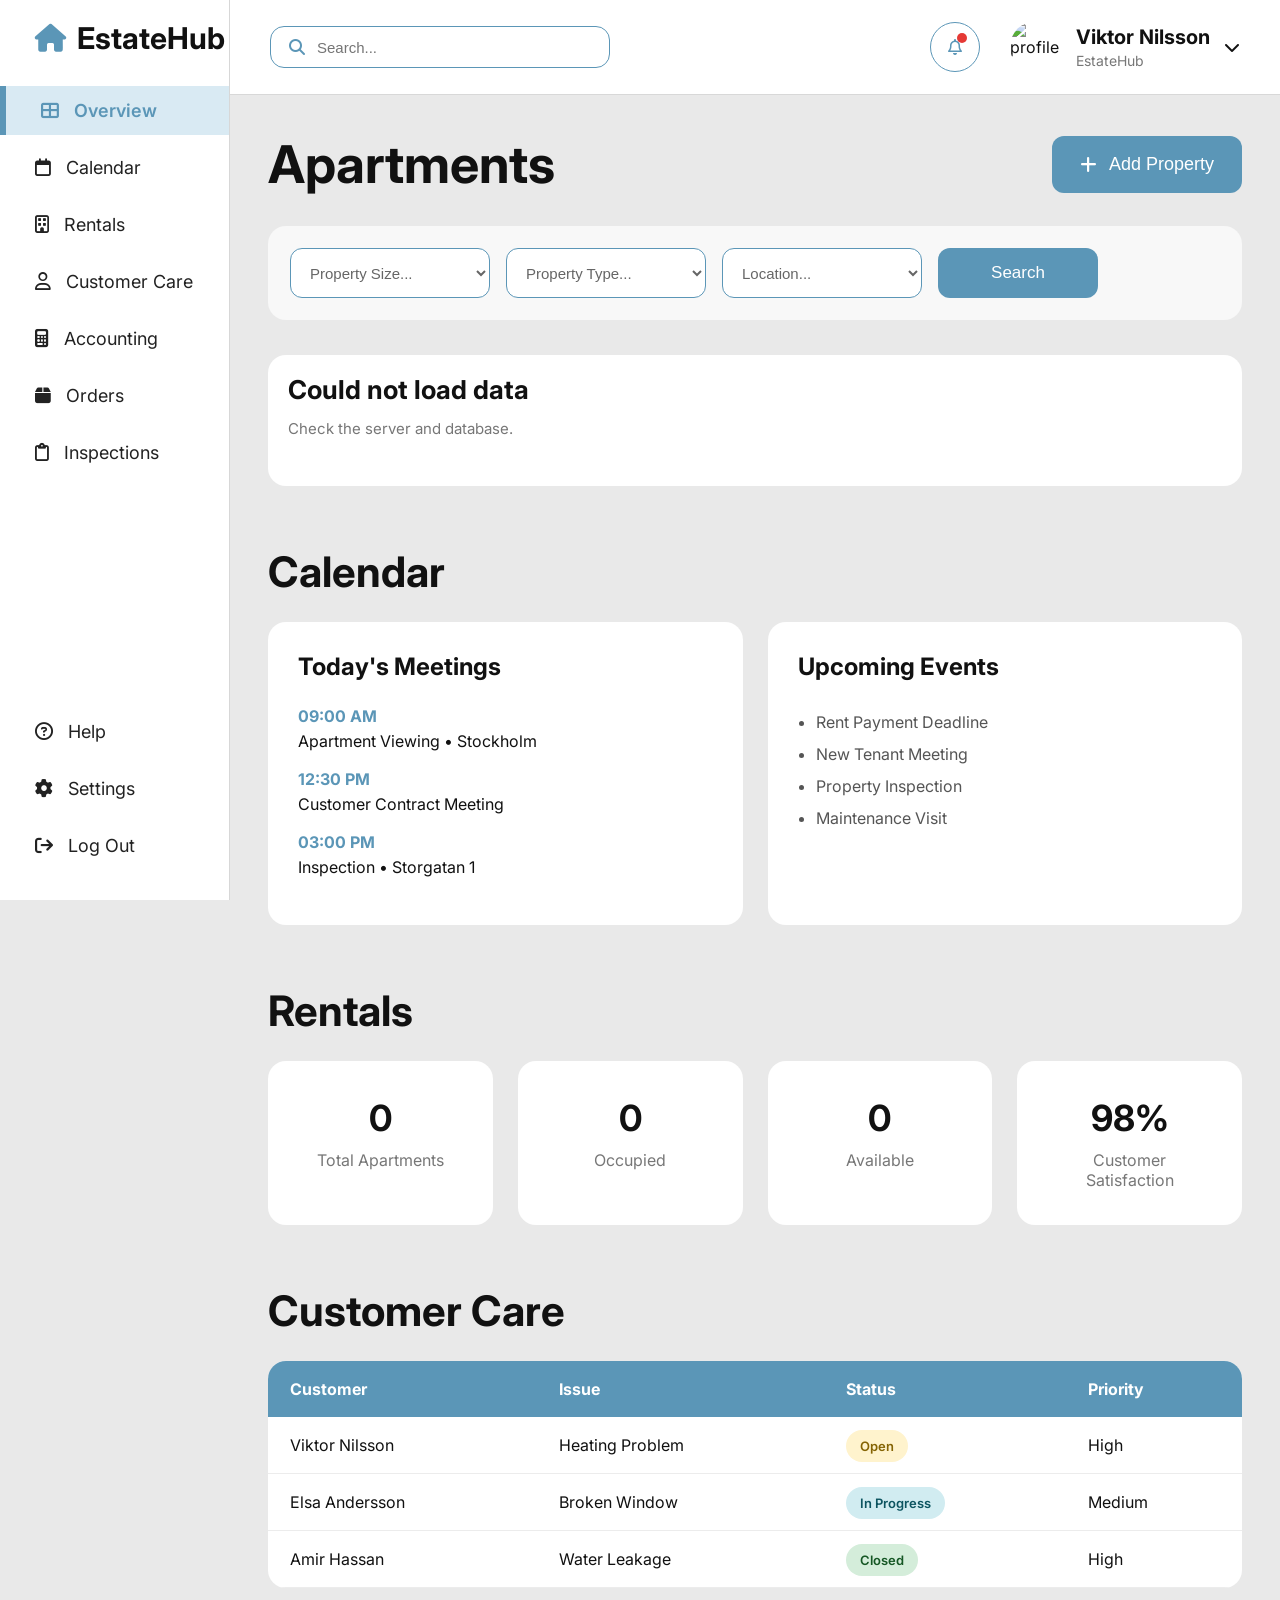
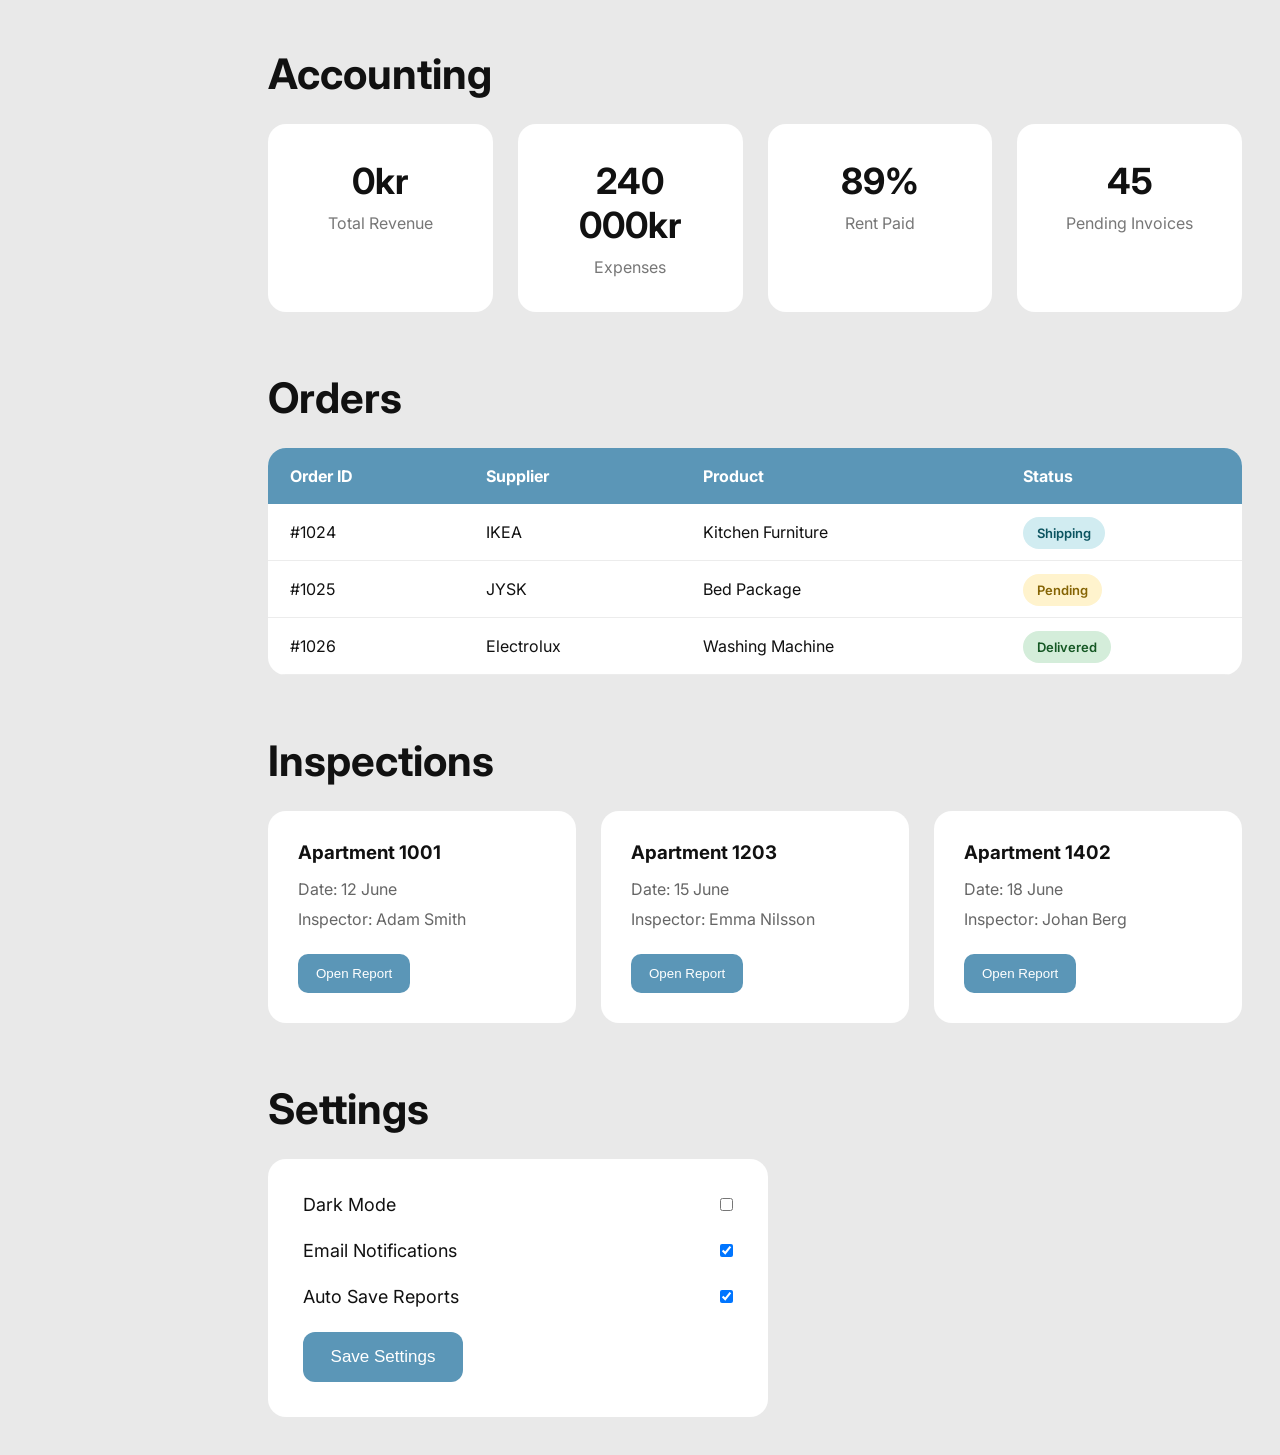
==== EstateHub-code/wwwroot/index.html @ 295e6d00 "Made design in Figma and changed the app appierence + better functionality" ====
<!DOCTYPE html>
<html lang="en">
<head>
    <meta charset="UTF-8">
    <meta name="viewport" content="width=device-width, initial-scale=1.0">
    <title>EstateHub Dashboard</title>

    <link rel="preconnect" href="https://fonts.googleapis.com">
    <link href="https://fonts.googleapis.com/css2?family=Inter:wght@400;500;600;700;800&display=swap" rel="stylesheet">
    <link rel="stylesheet" href="https://cdnjs.cloudflare.com/ajax/libs/font-awesome/6.5.1/css/all.min.css">

    <style>
        * {
            margin: 0;
            padding: 0;
            box-sizing: border-box;
        }

        body {
            font-family: 'Inter', sans-serif;
            background: #e9e9e9;
            color: #111;
        }

        .container {
            display: flex;
            min-height: 100vh;
        }

        .sidebar {
            width: 230px;
            background: #fff;
            border-right: 1px solid #d7d7d7;
            display: flex;
            flex-direction: column;
            justify-content: space-between;
            position: fixed;
            height: 100vh;
            left: 0;
            top: 0;
        }

        .sidebar-top {
            padding-top: 20px;
        }

        .logo {
            display: flex;
            align-items: center;
            gap: 10px;
            padding: 0 35px 30px;
            font-size: 30px;
            font-weight: 700;
            color: #111;
        }

        .logo i {
            color: #5b96b7;
            font-size: 28px;
        }

        .menu {
            display: flex;
            flex-direction: column;
            gap: 8px;
        }

        .menu a {
            text-decoration: none;
            color: #222;
            padding: 14px 35px;
            display: flex;
            align-items: center;
            gap: 15px;
            font-size: 18px;
            transition: 0.3s;
        }

        .menu a:hover {
            background: #edf5fa;
        }

        .menu .active {
            background: #d9eaf3;
            border-left: 6px solid #5b96b7;
            color: #5b96b7;
            font-weight: 600;
        }

        .sidebar-bottom {
            padding: 30px 0;
        }

        .main {
            margin-left: 230px;
            width: calc(100% - 230px);
        }

        .topbar {
            background: #fff;
            height: 95px;
            display: flex;
            align-items: center;
            justify-content: space-between;
            padding: 0 40px;
            border-bottom: 1px solid #d8d8d8;
        }

        .search-box {
            width: 340px;
            height: 42px;
            border: 1px solid #5b96b7;
            border-radius: 14px;
            display: flex;
            align-items: center;
            padding: 0 18px;
            gap: 12px;
            background: #fff;
        }

        .search-box input {
            border: none;
            outline: none;
            width: 100%;
            font-size: 15px;
            color: #555;
        }

        .search-box i {
            color: #5b96b7;
        }

        .top-right {
            display: flex;
            align-items: center;
            gap: 30px;
        }

        .notification {
            width: 50px;
            height: 50px;
            border: 1px solid #5b96b7;
            border-radius: 50%;
            display: flex;
            align-items: center;
            justify-content: center;
            position: relative;
            color: #5b96b7;
            cursor: pointer;
        }

        .notification::after {
            content: "";
            width: 10px;
            height: 10px;
            background: #e53935;
            border-radius: 50%;
            position: absolute;
            top: 10px;
            right: 12px;
        }

        .profile {
            display: flex;
            align-items: center;
            gap: 14px;
            cursor: pointer;
        }

        .profile img {
            width: 52px;
            height: 52px;
            border-radius: 50%;
            object-fit: cover;
        }

        .profile-info h4 {
            font-size: 20px;
            margin-bottom: 3px;
        }

        .profile-info p {
            color: #777;
            font-size: 14px;
        }

        .content {
            padding: 38px;
        }

        .content-header {
            display: flex;
            justify-content: space-between;
            align-items: center;
            margin-bottom: 30px;
        }

        .content-header h1 {
            font-size: 52px;
            font-weight: 700;
        }

        .add-btn {
            background: #5b96b7;
            color: #fff;
            border: none;
            padding: 18px 28px;
            border-radius: 12px;
            font-size: 18px;
            display: flex;
            align-items: center;
            gap: 12px;
            cursor: pointer;
            transition: 0.3s;
        }

        .add-btn:hover,
        .search-btn:hover,
        .save-btn:hover {
            background: #4a84a4;
        }

        .filter-box,
        .form-box {
            background: #f8f8f8;
            padding: 22px;
            border-radius: 18px;
            display: flex;
            gap: 16px;
            margin-bottom: 35px;
        }

        .form-box {
            display: none;
            flex-direction: column;
        }

        .form-box.open {
            display: flex;
        }

        .form-grid {
            display: grid;
            grid-template-columns: repeat(4, minmax(0, 1fr));
            gap: 16px;
        }

        .feature-grid {
            display: flex;
            flex-wrap: wrap;
            gap: 18px;
        }

        .form-box label {
            display: flex;
            flex-direction: column;
            gap: 7px;
            color: #666;
            font-size: 14px;
            font-weight: 600;
        }

        .filter-box select,
        .form-box select,
        .form-box input {
            width: 200px;
            height: 50px;
            border: 1px solid #5b96b7;
            border-radius: 12px;
            padding: 0 15px;
            font-size: 15px;
            outline: none;
            background: #fff;
            color: #666;
        }

        .form-box input[type="checkbox"] {
            width: auto;
            height: auto;
        }

        .check-label {
            flex-direction: row !important;
            align-items: center;
        }

        .search-btn,
        .save-btn {
            width: 160px;
            height: 50px;
            border: none;
            border-radius: 12px;
            background: #5b96b7;
            color: #fff;
            font-size: 17px;
            cursor: pointer;
        }

        .message {
            display: none;
            padding: 12px 14px;
            border-radius: 12px;
            font-weight: 600;
        }

        .message.info {
            display: block;
            color: #3b7594;
            background: #edf5fa;
        }

        .message.error {
            display: block;
            color: #b42318;
            background: #fff0ee;
        }

        .property-grid {
            display: grid;
            grid-template-columns: repeat(auto-fit, minmax(290px, 1fr));
            gap: 28px;
        }

        .card {
            background: #fff;
            border-radius: 18px;
            padding: 20px;
            transition: 0.3s;
        }

        .card:hover {
            transform: translateY(-5px);
            box-shadow: 0 10px 25px rgba(0, 0, 0, 0.08);
        }

        .card img {
            width: 100%;
            height: 190px;
            object-fit: cover;
            border-radius: 16px;
            margin-bottom: 18px;
        }

        .card h2 {
            font-size: 26px;
            line-height: 1.15;
            margin-bottom: 14px;
        }

        .property-info {
            display: flex;
            justify-content: space-between;
            gap: 14px;
            margin-bottom: 10px;
            color: #777;
            font-size: 15px;
        }

        .location {
            color: #777;
            margin-bottom: 28px;
            font-size: 15px;
        }

        .card-bottom {
            display: flex;
            justify-content: space-between;
            align-items: center;
        }

        .price {
            font-size: 20px;
            font-weight: 700;
        }

        .read-more {
            text-decoration: none;
            color: #777;
            font-size: 16px;
            display: flex;
            align-items: center;
            gap: 10px;
        }

        @media (max-width: 1200px) {
            .property-grid {
                grid-template-columns: repeat(2, 1fr);
            }

            .form-grid {
                grid-template-columns: repeat(2, minmax(0, 1fr));
            }
        }

        @media (max-width: 900px) {
            .sidebar {
                width: 90px;
            }

            .sidebar .logo span,
            .sidebar .menu span {
                display: none;
            }

            .main {
                margin-left: 90px;
                width: calc(100% - 90px);
            }

            .menu a {
                justify-content: center;
            }

            .filter-box {
                flex-wrap: wrap;
            }

            .filter-box select,
            .form-box select,
            .form-box input {
                width: 100%;
            }

            .search-btn,
            .save-btn {
                width: 100%;
            }
        }

        @media (max-width: 700px) {
            .topbar {
                flex-direction: column;
                height: auto;
                padding: 20px;
                gap: 20px;
            }

            .search-box {
                width: 100%;
            }

            .property-grid {
                grid-template-columns: 1fr;
            }

            .content-header {
                flex-direction: column;
                align-items: flex-start;
                gap: 20px;
            }

            .form-grid {
                grid-template-columns: 1fr;
            }
        }

        .dashboard-section {
            margin-top: 60px;
        }

        .section-title {
            margin-bottom: 25px;
        }

        .section-title h1 {
            font-size: 42px;
        }

        .calendar-grid {
            display: grid;
            grid-template-columns: 1fr 1fr;
            gap: 25px;
        }

        .calendar-card,
        .stats-card,
        .inspection-card,
        .settings-box {
            background: #fff;
            border-radius: 18px;
        }

        .calendar-card {
            padding: 30px;
        }

        .calendar-card h3 {
            margin-bottom: 25px;
            font-size: 24px;
        }

        .meeting {
            margin-bottom: 18px;
        }

        .meeting-time {
            font-weight: 700;
            color: #5b96b7;
            margin-bottom: 5px;
        }

        .calendar-card ul {
            padding-left: 18px;
            color: #555;
            line-height: 2;
        }

        .stats-grid {
            display: grid;
            grid-template-columns: repeat(4, 1fr);
            gap: 25px;
        }

        .stats-card {
            padding: 35px;
            text-align: center;
        }

        .stats-card h2 {
            font-size: 36px;
            margin-bottom: 10px;
        }

        .stats-card p {
            color: #777;
        }

        .table-container {
            background: #fff;
            border-radius: 18px;
            overflow: hidden;
        }

        table {
            width: 100%;
            border-collapse: collapse;
        }

        thead {
            background: #5b96b7;
            color: #fff;
        }

        th,
        td {
            padding: 18px 22px;
            text-align: left;
        }

        tbody tr {
            border-bottom: 1px solid #ececec;
        }

        tbody tr:hover {
            background: #f8f8f8;
        }

        .status {
            padding: 8px 14px;
            border-radius: 30px;
            font-size: 13px;
            font-weight: 600;
        }

        .open {
            background: #fff3cd;
            color: #856404;
        }

        .progress {
            background: #d1ecf1;
            color: #0c5460;
        }

        .closed {
            background: #d4edda;
            color: #155724;
        }

        .inspection-grid {
            display: grid;
            grid-template-columns: repeat(3, 1fr);
            gap: 25px;
        }

        .inspection-card {
            padding: 30px;
        }

        .inspection-card h3 {
            margin-bottom: 15px;
        }

        .inspection-card p {
            margin-bottom: 10px;
            color: #666;
        }

        .inspection-card button {
            margin-top: 15px;
            border: none;
            background: #5b96b7;
            color: #fff;
            padding: 12px 18px;
            border-radius: 10px;
            cursor: pointer;
        }

        .settings-box {
            padding: 35px;
            width: 500px;
        }

        .setting-item {
            display: flex;
            justify-content: space-between;
            align-items: center;
            margin-bottom: 25px;
            font-size: 18px;
        }

        @media (max-width: 1100px) {
            .stats-grid {
                grid-template-columns: repeat(2, 1fr);
            }

            .inspection-grid {
                grid-template-columns: 1fr;
            }

            .calendar-grid {
                grid-template-columns: 1fr;
            }
        }

        @media (max-width: 700px) {
            .stats-grid {
                grid-template-columns: 1fr;
            }

            .settings-box {
                width: 100%;
            }
        }
    </style>
</head>

<body>
    <div class="container">
        <aside class="sidebar">
            <div class="sidebar-top">
                <a class="logo" href="dashboard.html" style="text-decoration:none;">
                    <i class="fa-solid fa-house"></i>
                    <span>EstateHub</span>
                </a>

                <nav class="menu">
                    <a href="index.html" class="active">
                        <i class="fa-solid fa-table-cells-large"></i>
                        <span>Overview</span>
                    </a>
                    <a href="#calendarSection">
                        <i class="fa-regular fa-calendar"></i>
                        <span>Calendar</span>
                    </a>
                    <a href="#rentalsSection">
                        <i class="fa-regular fa-building"></i>
                        <span>Rentals</span>
                    </a>
                    <a href="#customerCareSection">
                        <i class="fa-regular fa-user"></i>
                        <span>Customer Care</span>
                    </a>
                    <a href="#accountingSection">
                        <i class="fa-solid fa-calculator"></i>
                        <span>Accounting</span>
                    </a>
                    <a href="#ordersSection">
                        <i class="fa-solid fa-box"></i>
                        <span>Orders</span>
                    </a>
                    <a href="#inspectionsSection">
                        <i class="fa-regular fa-clipboard"></i>
                        <span>Inspections</span>
                    </a>
                </nav>
            </div>

            <div class="sidebar-bottom">
                <nav class="menu">
                    <a href="#">
                        <i class="fa-regular fa-circle-question"></i>
                        <span>Help</span>
                    </a>
                    <a href="#settingsSection">
                        <i class="fa-solid fa-gear"></i>
                        <span>Settings</span>
                    </a>
                    <a href="#">
                        <i class="fa-solid fa-arrow-right-from-bracket"></i>
                        <span>Log Out</span>
                    </a>
                </nav>
            </div>
        </aside>

        <main class="main">
            <header class="topbar">
                <form id="topSearchForm" class="search-box">
                    <i class="fa-solid fa-magnifying-glass"></i>
                    <input id="topSearch" type="text" placeholder="Search...">
                </form>

                <div class="top-right">
                    <div class="notification">
                        <i class="fa-regular fa-bell"></i>
                    </div>
                    <div class="profile">
                        <img src="https://i.pravatar.cc/150?img=12" alt="profile">
                        <div class="profile-info">
                            <h4>Viktor Nilsson</h4>
                            <p>EstateHub</p>
                        </div>
                        <i class="fa-solid fa-chevron-down"></i>
                    </div>
                </div>
            </header>

            <section class="content">
                <div class="content-header">
                    <h1>Apartments</h1>
                    <button id="toggleFormButton" class="add-btn" type="button">
                        <i class="fa-solid fa-plus"></i>
                        Add Property
                    </button>
                </div>

                <div class="filter-box">
                    <select id="sizeFilter">
                        <option value="">Property Size...</option>
                        <option value="small">Under 45 kvm</option>
                        <option value="medium">45-70 kvm</option>
                        <option value="large">Över 70 kvm</option>
                    </select>

                    <select id="statusFilter">
                        <option value="">Property Type...</option>
                        <option value="Ledig">Ledig</option>
                        <option value="Uthyrd">Uthyrd</option>
                        <option value="Reserverad">Reserverad</option>
                        <option value="Renoveras">Renoveras</option>
                    </select>

                    <select id="locationFilter">
                        <option value="">Location...</option>
                    </select>

                    <button id="filterButton" class="search-btn" type="button">Search</button>
                </div>

                <section id="formPanel" class="form-box" aria-labelledby="apartmentFormTitle">
                    <h2 id="apartmentFormTitle">Lägg till lägenhet</h2>
                    <form id="apartmentForm">
                        <div class="form-grid">
                            <label>Lägenhetsnummer <input id="apartmentNumber" type="text" required></label>
                            <label>Storlek, kvm <input id="size" type="number" min="1" step="0.1" required></label>
                            <label>Hyra, kr <input id="rent" type="number" min="0" step="1" required></label>
                            <label>Fastighet <select id="propertyId" required><option value="">Välj fastighet</option></select></label>
                            <label>Rum <input id="rooms" type="number" min="0" step="1" value="1"></label>
                            <label>Våning <input id="floor" type="number" step="1" value="0"></label>
                            <label>Status
                                <select id="status">
                                    <option value="Ledig">Ledig</option>
                                    <option value="Uthyrd">Uthyrd</option>
                                    <option value="Reserverad">Reserverad</option>
                                    <option value="Renoveras">Renoveras</option>
                                </select>
                            </label>
                            <label>Tillgänglig från <input id="availableFrom" type="date"></label>
                        </div>

                        <div class="feature-grid" style="margin:18px 0;">
                            <label class="check-label"><input id="electricityIncluded" type="checkbox"> El ingår</label>
                            <label class="check-label"><input id="waterIncluded" type="checkbox"> Vatten ingår</label>
                            <label class="check-label"><input id="internetIncluded" type="checkbox"> Internet ingår</label>
                            <label class="check-label"><input id="balcony" type="checkbox"> Balkong</label>
                            <label class="check-label"><input id="furnished" type="checkbox"> Möblerad</label>
                        </div>

                        <button class="save-btn" type="submit">Spara</button>
                        <div id="apartmentMessage" class="message" role="status" style="margin-top:16px;"></div>
                    </form>
                </section>

                <div id="propertyGrid" class="property-grid"></div>

                <section id="calendarSection" class="dashboard-section">
                    <div class="section-title">
                        <h1>Calendar</h1>
                    </div>
                    <div class="calendar-grid">
                        <div class="calendar-card">
                            <h3>Today's Meetings</h3>
                            <div class="meeting">
                                <p class="meeting-time">09:00 AM</p>
                                <p>Apartment Viewing • Stockholm</p>
                            </div>
                            <div class="meeting">
                                <p class="meeting-time">12:30 PM</p>
                                <p>Customer Contract Meeting</p>
                            </div>
                            <div class="meeting">
                                <p class="meeting-time">03:00 PM</p>
                                <p>Inspection • Storgatan 1</p>
                            </div>
                        </div>
                        <div class="calendar-card">
                            <h3>Upcoming Events</h3>
                            <ul>
                                <li>Rent Payment Deadline</li>
                                <li>New Tenant Meeting</li>
                                <li>Property Inspection</li>
                                <li>Maintenance Visit</li>
                            </ul>
                        </div>
                    </div>
                </section>

                <section id="rentalsSection" class="dashboard-section">
                    <div class="section-title">
                        <h1>Rentals</h1>
                    </div>
                    <div class="stats-grid">
                        <div class="stats-card">
                            <h2 id="totalApartmentsStat">0</h2>
                            <p>Total Apartments</p>
                        </div>
                        <div class="stats-card">
                            <h2 id="occupiedApartmentsStat">0</h2>
                            <p>Occupied</p>
                        </div>
                        <div class="stats-card">
                            <h2 id="availableApartmentsStat">0</h2>
                            <p>Available</p>
                        </div>
                        <div class="stats-card">
                            <h2>98%</h2>
                            <p>Customer Satisfaction</p>
                        </div>
                    </div>
                </section>

                <section id="customerCareSection" class="dashboard-section">
                    <div class="section-title">
                        <h1>Customer Care</h1>
                    </div>
                    <div class="table-container">
                        <table>
                            <thead>
                                <tr>
                                    <th>Customer</th>
                                    <th>Issue</th>
                                    <th>Status</th>
                                    <th>Priority</th>
                                </tr>
                            </thead>
                            <tbody>
                                <tr>
                                    <td>Viktor Nilsson</td>
                                    <td>Heating Problem</td>
                                    <td><span class="status open">Open</span></td>
                                    <td>High</td>
                                </tr>
                                <tr>
                                    <td>Elsa Andersson</td>
                                    <td>Broken Window</td>
                                    <td><span class="status progress">In Progress</span></td>
                                    <td>Medium</td>
                                </tr>
                                <tr>
                                    <td>Amir Hassan</td>
                                    <td>Water Leakage</td>
                                    <td><span class="status closed">Closed</span></td>
                                    <td>High</td>
                                </tr>
                            </tbody>
                        </table>
                    </div>
                </section>

                <section id="accountingSection" class="dashboard-section">
                    <div class="section-title">
                        <h1>Accounting</h1>
                    </div>
                    <div class="stats-grid">
                        <div class="stats-card">
                            <h2 id="totalRevenueStat">0kr</h2>
                            <p>Total Revenue</p>
                        </div>
                        <div class="stats-card">
                            <h2>240 000kr</h2>
                            <p>Expenses</p>
                        </div>
                        <div class="stats-card">
                            <h2>89%</h2>
                            <p>Rent Paid</p>
                        </div>
                        <div class="stats-card">
                            <h2>45</h2>
                            <p>Pending Invoices</p>
                        </div>
                    </div>
                </section>

                <section id="ordersSection" class="dashboard-section">
                    <div class="section-title">
                        <h1>Orders</h1>
                    </div>
                    <div class="table-container">
                        <table>
                            <thead>
                                <tr>
                                    <th>Order ID</th>
                                    <th>Supplier</th>
                                    <th>Product</th>
                                    <th>Status</th>
                                </tr>
                            </thead>
                            <tbody>
                                <tr>
                                    <td>#1024</td>
                                    <td>IKEA</td>
                                    <td>Kitchen Furniture</td>
                                    <td><span class="status progress">Shipping</span></td>
                                </tr>
                                <tr>
                                    <td>#1025</td>
                                    <td>JYSK</td>
                                    <td>Bed Package</td>
                                    <td><span class="status open">Pending</span></td>
                                </tr>
                                <tr>
                                    <td>#1026</td>
                                    <td>Electrolux</td>
                                    <td>Washing Machine</td>
                                    <td><span class="status closed">Delivered</span></td>
                                </tr>
                            </tbody>
                        </table>
                    </div>
                </section>

                <section id="inspectionsSection" class="dashboard-section">
                    <div class="section-title">
                        <h1>Inspections</h1>
                    </div>
                    <div class="inspection-grid">
                        <div class="inspection-card">
                            <h3>Apartment 1001</h3>
                            <p>Date: 12 June</p>
                            <p>Inspector: Adam Smith</p>
                            <button>Open Report</button>
                        </div>
                        <div class="inspection-card">
                            <h3>Apartment 1203</h3>
                            <p>Date: 15 June</p>
                            <p>Inspector: Emma Nilsson</p>
                            <button>Open Report</button>
                        </div>
                        <div class="inspection-card">
                            <h3>Apartment 1402</h3>
                            <p>Date: 18 June</p>
                            <p>Inspector: Johan Berg</p>
                            <button>Open Report</button>
                        </div>
                    </div>
                </section>

                <section id="settingsSection" class="dashboard-section">
                    <div class="section-title">
                        <h1>Settings</h1>
                    </div>
                    <div class="settings-box">
                        <div class="setting-item">
                            <label>Dark Mode</label>
                            <input type="checkbox">
                        </div>
                        <div class="setting-item">
                            <label>Email Notifications</label>
                            <input type="checkbox" checked>
                        </div>
                        <div class="setting-item">
                            <label>Auto Save Reports</label>
                            <input type="checkbox" checked>
                        </div>
                        <button class="save-btn">Save Settings</button>
                    </div>
                </section>
            </section>
        </main>
    </div>

    <script>
        const imageUrls = [
            'https://images.unsplash.com/photo-1505693416388-ac5ce068fe85?q=80&w=1200',
            'https://images.unsplash.com/photo-1494526585095-c41746248156?q=80&w=1200',
            'https://images.unsplash.com/photo-1484154218962-a197022b5858?q=80&w=1200',
            'https://images.unsplash.com/photo-1502672260266-1c1ef2d93688?q=80&w=1200',
            'https://images.unsplash.com/photo-1560448204-e02f11c3d0e2?q=80&w=1200',
            'https://images.unsplash.com/photo-1512918728675-ed5a9ecdebfd?q=80&w=1200'
        ];

        const apartmentForm = document.getElementById('apartmentForm');
        const propertyGrid = document.getElementById('propertyGrid');
        const propertySelect = document.getElementById('propertyId');
        const message = document.getElementById('apartmentMessage');
        const toggleFormButton = document.getElementById('toggleFormButton');
        const formPanel = document.getElementById('formPanel');
        const topSearchForm = document.getElementById('topSearchForm');
        const topSearch = document.getElementById('topSearch');
        const sizeFilter = document.getElementById('sizeFilter');
        const statusFilter = document.getElementById('statusFilter');
        const locationFilter = document.getElementById('locationFilter');
        const filterButton = document.getElementById('filterButton');

        let apartments = [];
        let properties = [];

        function setMessage(text, type = 'info') {
            message.textContent = text;
            message.className = `message ${type}`;
        }

        function clearMessage() {
            message.textContent = '';
            message.className = 'message';
        }

        function tenantName(tenant) {
            return tenant ? [tenant.firstName, tenant.lastName].filter(Boolean).join(' ').trim() : '';
        }

        function propertyTitle(apartment) {
            const address = apartment.property?.address || 'Okänd adress';
            return `${address} ${apartment.apartmentNumber}`;
        }

        function locationText(apartment) {
            return apartment.property?.city || 'Okänd plats';
        }

        function includedText(apartment) {
            if (apartment.electricityIncluded) return 'Electricity Includes';
            if (apartment.waterIncluded) return 'Water Includes';
            if (apartment.internetIncluded) return 'Internet Includes';
            return apartment.status || 'Property';
        }

        async function requestJson(url, options) {
            const response = await fetch(url, options);
            if (!response.ok) {
                throw new Error(`Request failed: ${response.status}`);
            }
            return response.status === 204 ? null : response.json();
        }

        function passesSize(apartment) {
            if (!sizeFilter.value) return true;
            if (sizeFilter.value === 'small') return apartment.size < 45;
            if (sizeFilter.value === 'medium') return apartment.size >= 45 && apartment.size <= 70;
            return apartment.size > 70;
        }

        function filteredApartments() {
            const query = topSearch.value.trim().toLowerCase();
            return apartments.filter((apartment) => {
                const searchable = [
                    apartment.apartmentNumber,
                    apartment.property?.address,
                    apartment.property?.city,
                    apartment.status,
                    tenantName(apartment.tenant)
                ].filter(Boolean).join(' ').toLowerCase();

                return passesSize(apartment)
                    && (!statusFilter.value || apartment.status === statusFilter.value)
                    && (!locationFilter.value || locationText(apartment) === locationFilter.value)
                    && (!query || searchable.includes(query));
            });
        }

        function renderCards() {
            const visibleApartments = filteredApartments();
            propertyGrid.innerHTML = '';

            if (visibleApartments.length === 0) {
                propertyGrid.innerHTML = '<div class="card"><h2>No apartments found</h2><p class="location">Try another search or filter.</p></div>';
                return;
            }

            visibleApartments.forEach((apartment, index) => {
                const card = document.createElement('div');
                card.className = 'card';
                card.innerHTML = `
                    <img src="${imageUrls[index % imageUrls.length]}" alt="Apartment">
                    <h2>${propertyTitle(apartment)}</h2>
                    <div class="property-info">
                        <span>${apartment.size}kvm</span>
                        <span>${includedText(apartment)}</span>
                    </div>
                    <div class="property-info">
                        <span>${apartment.rooms || 0} Rooms</span>
                        <span>${apartment.balcony ? 'Balcony' : apartment.furnished ? 'Furnished' : apartment.status || ''}</span>
                    </div>
                    <p class="location">${locationText(apartment)}</p>
                    <div class="card-bottom">
                        <div class="price">${Number(apartment.rent || 0).toLocaleString('sv-SE')}kr</div>
                        <a href="apartment.html?id=${apartment.apartmentID}" class="read-more">
                            Read More
                            <i class="fa-solid fa-chevron-right"></i>
                        </a>
                    </div>
                `;
                propertyGrid.appendChild(card);
            });
        }

        function updateDashboardSections() {
            const total = apartments.length;
            const occupied = apartments.filter((apartment) => apartment.tenantID || apartment.tenant).length;
            const available = total - occupied;
            const revenue = apartments.reduce((sum, apartment) => sum + Number(apartment.rent || 0), 0);

            document.getElementById('totalApartmentsStat').textContent = total;
            document.getElementById('occupiedApartmentsStat').textContent = occupied;
            document.getElementById('availableApartmentsStat').textContent = available;
            document.getElementById('totalRevenueStat').textContent = `${revenue.toLocaleString('sv-SE')}kr`;
        }

        async function loadProperties() {
            properties = await requestJson('/api/property');
            propertySelect.innerHTML = '<option value="">Välj fastighet</option>';
            locationFilter.innerHTML = '<option value="">Location...</option>';

            const cities = new Set();
            properties.forEach((property) => {
                const option = document.createElement('option');
                option.value = property.propertyId;
                option.textContent = `${property.address}, ${property.city}`;
                propertySelect.appendChild(option);
                cities.add(property.city);
            });

            cities.forEach((city) => {
                const option = document.createElement('option');
                option.value = city;
                option.textContent = city;
                locationFilter.appendChild(option);
            });
        }

        async function loadApartments() {
            apartments = await requestJson('/api/apartments');
            renderCards();
            updateDashboardSections();
        }

        toggleFormButton.addEventListener('click', () => {
            formPanel.classList.toggle('open');
            if (formPanel.classList.contains('open')) {
                formPanel.scrollIntoView({ behavior: 'smooth', block: 'start' });
            }
        });

        topSearchForm.addEventListener('submit', (event) => {
            event.preventDefault();
            renderCards();
        });

        topSearch.addEventListener('input', renderCards);
        filterButton.addEventListener('click', renderCards);
        sizeFilter.addEventListener('change', renderCards);
        statusFilter.addEventListener('change', renderCards);
        locationFilter.addEventListener('change', renderCards);

        apartmentForm.addEventListener('submit', async (event) => {
            event.preventDefault();
            clearMessage();

            const availableFrom = document.getElementById('availableFrom').value;
            const apartment = {
                apartmentNumber: document.getElementById('apartmentNumber').value.trim(),
                size: Number(document.getElementById('size').value),
                rent: Number(document.getElementById('rent').value),
                propertyID: Number(propertySelect.value),
                rooms: Number(document.getElementById('rooms').value),
                floor: Number(document.getElementById('floor').value),
                status: document.getElementById('status').value,
                availableFrom: availableFrom || null,
                electricityIncluded: document.getElementById('electricityIncluded').checked,
                waterIncluded: document.getElementById('waterIncluded').checked,
                internetIncluded: document.getElementById('internetIncluded').checked,
                balcony: document.getElementById('balcony').checked,
                furnished: document.getElementById('furnished').checked,
                tenantID: null
            };

            try {
                await requestJson('/api/apartments', {
                    method: 'POST',
                    headers: { 'Content-Type': 'application/json' },
                    body: JSON.stringify(apartment)
                });
                apartmentForm.reset();
                document.getElementById('rooms').value = '1';
                document.getElementById('floor').value = '0';
                await loadApartments();
                setMessage('Lägenheten sparades.');
            } catch (error) {
                console.error(error);
                setMessage('Kunde inte spara lägenheten. Kontrollera uppgifterna och databasen.', 'error');
            }
        });

        async function init() {
            try {
                await Promise.all([loadProperties(), loadApartments()]);
            } catch (error) {
                console.error(error);
                propertyGrid.innerHTML = '<div class="card"><h2>Could not load data</h2><p class="location">Check the server and database.</p></div>';
            }
        }

        init();
    </script>
</body>
</html>
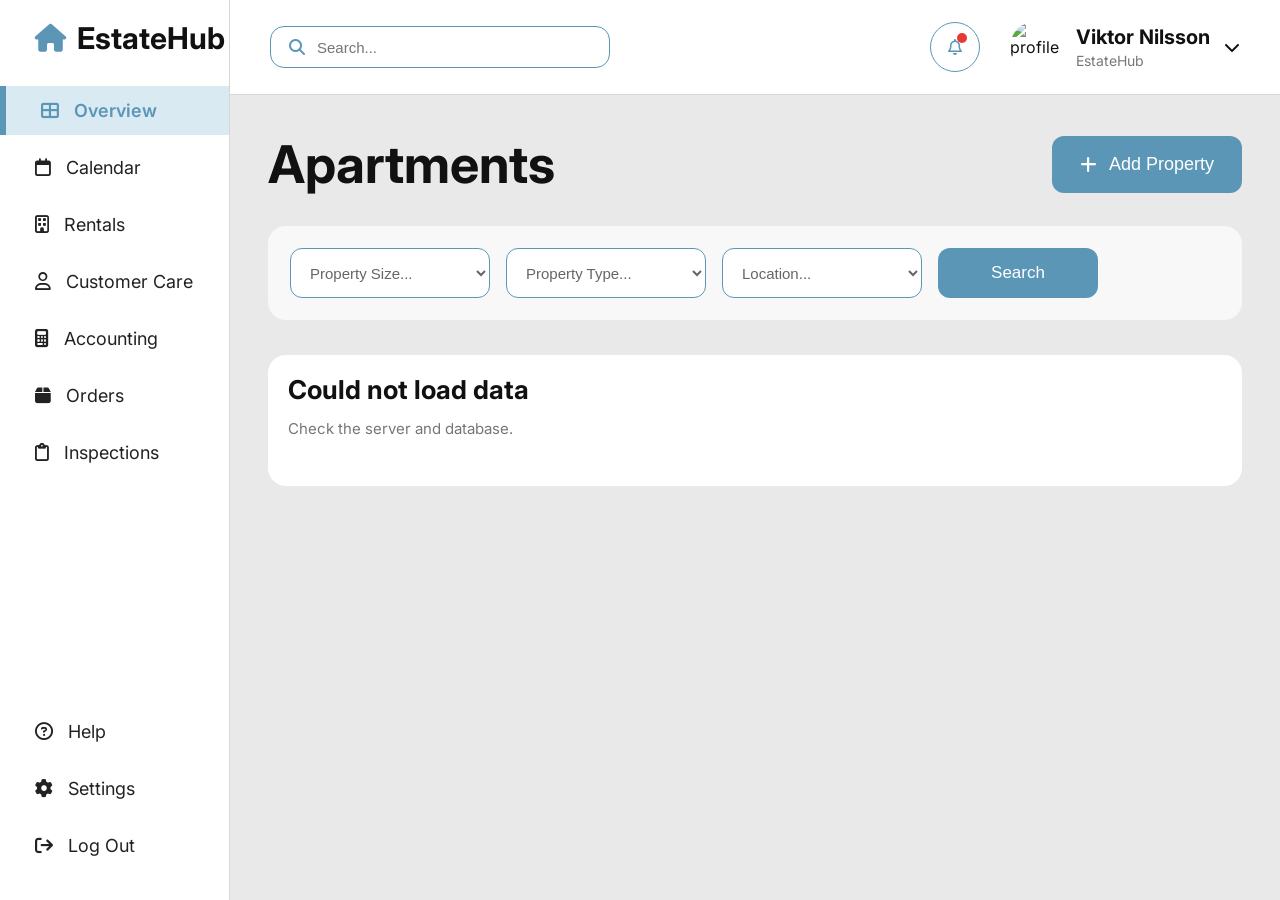
==== commit e86c6508: "Better page functionality" ====
--- a/EstateHub-code/wwwroot/index.html
+++ b/EstateHub-code/wwwroot/index.html
@@ -1,4 +1,4 @@
-<!DOCTYPE html>
+﻿<!DOCTYPE html>
 <html lang="en">
 <head>
     <meta charset="UTF-8">
@@ -458,6 +458,22 @@
             margin-top: 60px;
         }
 
+        .page {
+            display: none;
+            padding-bottom: 50px;
+        }
+
+        .active-page {
+            display: block;
+        }
+
+        .menu-link.active {
+            background: #d9eaf3;
+            border-left: 6px solid #5b96b7;
+            color: #5b96b7;
+            font-weight: 600;
+        }
+
         .section-title {
             margin-bottom: 25px;
         }
@@ -503,6 +519,66 @@
             padding-left: 18px;
             color: #555;
             line-height: 2;
+        }
+
+        .calendar-wrapper {
+            background: #fff;
+            padding: 30px;
+            border-radius: 20px;
+        }
+
+        .calendar-top {
+            display: flex;
+            justify-content: space-between;
+            align-items: center;
+            margin-bottom: 30px;
+        }
+
+        .calendar-top button {
+            width: 45px;
+            height: 45px;
+            border: none;
+            border-radius: 12px;
+            background: #5b96b7;
+            color: #fff;
+            cursor: pointer;
+        }
+
+        .calendar-days {
+            display: grid;
+            grid-template-columns: repeat(7, 1fr);
+            margin-bottom: 20px;
+            font-weight: 600;
+            text-align: center;
+            color: #777;
+        }
+
+        .calendar-grid-box {
+            display: grid;
+            grid-template-columns: repeat(7, 1fr);
+            gap: 15px;
+        }
+
+        .calendar-date {
+            background: #f5f5f5;
+            height: 90px;
+            border-radius: 16px;
+            display: flex;
+            align-items: center;
+            justify-content: center;
+            cursor: pointer;
+            transition: 0.3s;
+            font-size: 20px;
+            font-weight: 600;
+        }
+
+        .calendar-date:hover {
+            background: #d9eaf3;
+        }
+
+        .active-date {
+            background: #5b96b7;
+            color: #fff;
         }
 
         .stats-grid {
@@ -655,31 +731,31 @@
                 </a>
 
                 <nav class="menu">
-                    <a href="index.html" class="active">
+                    <a href="#" class="menu-link active" data-page="overview-page">
                         <i class="fa-solid fa-table-cells-large"></i>
                         <span>Overview</span>
                     </a>
-                    <a href="#calendarSection">
+                    <a href="#" class="menu-link" data-page="calendar-page">
                         <i class="fa-regular fa-calendar"></i>
                         <span>Calendar</span>
                     </a>
-                    <a href="#rentalsSection">
+                    <a href="#" class="menu-link" data-page="rentals-page">
                         <i class="fa-regular fa-building"></i>
                         <span>Rentals</span>
                     </a>
-                    <a href="#customerCareSection">
+                    <a href="#" class="menu-link" data-page="customer-page">
                         <i class="fa-regular fa-user"></i>
                         <span>Customer Care</span>
                     </a>
-                    <a href="#accountingSection">
+                    <a href="#" class="menu-link" data-page="accounting-page">
                         <i class="fa-solid fa-calculator"></i>
                         <span>Accounting</span>
                     </a>
-                    <a href="#ordersSection">
+                    <a href="#" class="menu-link" data-page="orders-page">
                         <i class="fa-solid fa-box"></i>
                         <span>Orders</span>
                     </a>
-                    <a href="#inspectionsSection">
+                    <a href="#" class="menu-link" data-page="inspection-page">
                         <i class="fa-regular fa-clipboard"></i>
                         <span>Inspections</span>
                     </a>
@@ -692,7 +768,7 @@
                         <i class="fa-regular fa-circle-question"></i>
                         <span>Help</span>
                     </a>
-                    <a href="#settingsSection">
+                    <a href="#" class="menu-link" data-page="settings-page">
                         <i class="fa-solid fa-gear"></i>
                         <span>Settings</span>
                     </a>
@@ -727,6 +803,7 @@
             </header>
 
             <section class="content">
+                <section id="overview-page" class="page active-page">
                 <div class="content-header">
                     <h1>Apartments</h1>
                     <button id="toggleFormButton" class="add-btn" type="button">
@@ -740,7 +817,7 @@
                         <option value="">Property Size...</option>
                         <option value="small">Under 45 kvm</option>
                         <option value="medium">45-70 kvm</option>
-                        <option value="large">Över 70 kvm</option>
+                        <option value="large">Ã–ver 70 kvm</option>
                     </select>
 
                     <select id="statusFilter">
@@ -759,15 +836,15 @@
                 </div>
 
                 <section id="formPanel" class="form-box" aria-labelledby="apartmentFormTitle">
-                    <h2 id="apartmentFormTitle">Lägg till lägenhet</h2>
+                    <h2 id="apartmentFormTitle">LÃ¤gg till lÃ¤genhet</h2>
                     <form id="apartmentForm">
                         <div class="form-grid">
-                            <label>Lägenhetsnummer <input id="apartmentNumber" type="text" required></label>
+                            <label>LÃ¤genhetsnummer <input id="apartmentNumber" type="text" required></label>
                             <label>Storlek, kvm <input id="size" type="number" min="1" step="0.1" required></label>
                             <label>Hyra, kr <input id="rent" type="number" min="0" step="1" required></label>
-                            <label>Fastighet <select id="propertyId" required><option value="">Välj fastighet</option></select></label>
+                            <label>Fastighet <select id="propertyId" required><option value="">VÃ¤lj fastighet</option></select></label>
                             <label>Rum <input id="rooms" type="number" min="0" step="1" value="1"></label>
-                            <label>Våning <input id="floor" type="number" step="1" value="0"></label>
+                            <label>VÃ¥ning <input id="floor" type="number" step="1" value="0"></label>
                             <label>Status
                                 <select id="status">
                                     <option value="Ledig">Ledig</option>
@@ -776,15 +853,15 @@
                                     <option value="Renoveras">Renoveras</option>
                                 </select>
                             </label>
-                            <label>Tillgänglig från <input id="availableFrom" type="date"></label>
+                            <label>TillgÃ¤nglig frÃ¥n <input id="availableFrom" type="date"></label>
                         </div>
 
                         <div class="feature-grid" style="margin:18px 0;">
-                            <label class="check-label"><input id="electricityIncluded" type="checkbox"> El ingår</label>
-                            <label class="check-label"><input id="waterIncluded" type="checkbox"> Vatten ingår</label>
-                            <label class="check-label"><input id="internetIncluded" type="checkbox"> Internet ingår</label>
+                            <label class="check-label"><input id="electricityIncluded" type="checkbox"> El ingÃ¥r</label>
+                            <label class="check-label"><input id="waterIncluded" type="checkbox"> Vatten ingÃ¥r</label>
+                            <label class="check-label"><input id="internetIncluded" type="checkbox"> Internet ingÃ¥r</label>
                             <label class="check-label"><input id="balcony" type="checkbox"> Balkong</label>
-                            <label class="check-label"><input id="furnished" type="checkbox"> Möblerad</label>
+                            <label class="check-label"><input id="furnished" type="checkbox"> MÃ¶blerad</label>
                         </div>
 
                         <button class="save-btn" type="submit">Spara</button>
@@ -793,43 +870,60 @@
                 </section>
 
                 <div id="propertyGrid" class="property-grid"></div>
-
-                <section id="calendarSection" class="dashboard-section">
-                    <div class="section-title">
+                </section>
+                <section id="calendar-page" class="page">
+                    <div class="content-header">
                         <h1>Calendar</h1>
                     </div>
-                    <div class="calendar-grid">
-                        <div class="calendar-card">
-                            <h3>Today's Meetings</h3>
-                            <div class="meeting">
-                                <p class="meeting-time">09:00 AM</p>
-                                <p>Apartment Viewing • Stockholm</p>
-                            </div>
-                            <div class="meeting">
-                                <p class="meeting-time">12:30 PM</p>
-                                <p>Customer Contract Meeting</p>
-                            </div>
-                            <div class="meeting">
-                                <p class="meeting-time">03:00 PM</p>
-                                <p>Inspection • Storgatan 1</p>
-                            </div>
-                        </div>
-                        <div class="calendar-card">
-                            <h3>Upcoming Events</h3>
-                            <ul>
-                                <li>Rent Payment Deadline</li>
-                                <li>New Tenant Meeting</li>
-                                <li>Property Inspection</li>
-                                <li>Maintenance Visit</li>
-                            </ul>
+                    <div class="calendar-wrapper">
+                        <div class="calendar-top">
+                            <button type="button"><i class="fa-solid fa-chevron-left"></i></button>
+                            <h2>June 2026</h2>
+                            <button type="button"><i class="fa-solid fa-chevron-right"></i></button>
+                        </div>
+                        <div class="calendar-days">
+                            <div>Mon</div>
+                            <div>Tue</div>
+                            <div>Wed</div>
+                            <div>Thu</div>
+                            <div>Fri</div>
+                            <div>Sat</div>
+                            <div>Sun</div>
+                        </div>
+                        <div class="calendar-grid-box">
+                            <div class="calendar-date">1</div>
+                            <div class="calendar-date">2</div>
+                            <div class="calendar-date active-date">3</div>
+                            <div class="calendar-date">4</div>
+                            <div class="calendar-date">5</div>
+                            <div class="calendar-date">6</div>
+                            <div class="calendar-date">7</div>
+                            <div class="calendar-date">8</div>
+                            <div class="calendar-date">9</div>
+                            <div class="calendar-date">10</div>
+                            <div class="calendar-date">11</div>
+                            <div class="calendar-date">12</div>
+                            <div class="calendar-date">13</div>
+                            <div class="calendar-date">14</div>
+                            <div class="calendar-date">15</div>
+                            <div class="calendar-date">16</div>
+                            <div class="calendar-date">17</div>
+                            <div class="calendar-date">18</div>
+                            <div class="calendar-date">19</div>
+                            <div class="calendar-date">20</div>
+                            <div class="calendar-date">21</div>
+                            <div class="calendar-date">22</div>
+                            <div class="calendar-date">23</div>
+                            <div class="calendar-date">24</div>
+                            <div class="calendar-date">25</div>
+                            <div class="calendar-date">26</div>
+                            <div class="calendar-date">27</div>
+                            <div class="calendar-date">28</div>
                         </div>
                     </div>
                 </section>
-
-                <section id="rentalsSection" class="dashboard-section">
-                    <div class="section-title">
-                        <h1>Rentals</h1>
-                    </div>
+<section id="rentals-page" class="page">
+                    <div class="content-header"><h1>Rentals</h1></div>
                     <div class="stats-grid">
                         <div class="stats-card">
                             <h2 id="totalApartmentsStat">0</h2>
@@ -850,10 +944,8 @@
                     </div>
                 </section>
 
-                <section id="customerCareSection" class="dashboard-section">
-                    <div class="section-title">
-                        <h1>Customer Care</h1>
-                    </div>
+                <section id="customer-page" class="page">
+                    <div class="content-header"><h1>Customer Care</h1></div>
                     <div class="table-container">
                         <table>
                             <thead>
@@ -888,10 +980,8 @@
                     </div>
                 </section>
 
-                <section id="accountingSection" class="dashboard-section">
-                    <div class="section-title">
-                        <h1>Accounting</h1>
-                    </div>
+                <section id="accounting-page" class="page">
+                    <div class="content-header"><h1>Accounting</h1></div>
                     <div class="stats-grid">
                         <div class="stats-card">
                             <h2 id="totalRevenueStat">0kr</h2>
@@ -912,10 +1002,8 @@
                     </div>
                 </section>
 
-                <section id="ordersSection" class="dashboard-section">
-                    <div class="section-title">
-                        <h1>Orders</h1>
-                    </div>
+                <section id="orders-page" class="page">
+                    <div class="content-header"><h1>Orders</h1></div>
                     <div class="table-container">
                         <table>
                             <thead>
@@ -950,10 +1038,8 @@
                     </div>
                 </section>
 
-                <section id="inspectionsSection" class="dashboard-section">
-                    <div class="section-title">
-                        <h1>Inspections</h1>
-                    </div>
+                <section id="inspection-page" class="page">
+                    <div class="content-header"><h1>Inspections</h1></div>
                     <div class="inspection-grid">
                         <div class="inspection-card">
                             <h3>Apartment 1001</h3>
@@ -976,10 +1062,8 @@
                     </div>
                 </section>
 
-                <section id="settingsSection" class="dashboard-section">
-                    <div class="section-title">
-                        <h1>Settings</h1>
-                    </div>
+                <section id="settings-page" class="page">
+                    <div class="content-header"><h1>Settings</h1></div>
                     <div class="settings-box">
                         <div class="setting-item">
                             <label>Dark Mode</label>
@@ -1022,9 +1106,23 @@
         const statusFilter = document.getElementById('statusFilter');
         const locationFilter = document.getElementById('locationFilter');
         const filterButton = document.getElementById('filterButton');
+        const menuLinks = document.querySelectorAll('.menu-link');
+        const pages = document.querySelectorAll('.page');
 
         let apartments = [];
         let properties = [];
+
+        menuLinks.forEach((link) => {
+            link.addEventListener('click', (event) => {
+                event.preventDefault();
+
+                menuLinks.forEach((item) => item.classList.remove('active'));
+                link.classList.add('active');
+
+                pages.forEach((page) => page.classList.remove('active-page'));
+                document.getElementById(link.dataset.page)?.classList.add('active-page');
+            });
+        });
 
         function setMessage(text, type = 'info') {
             message.textContent = text;
@@ -1041,12 +1139,12 @@
         }
 
         function propertyTitle(apartment) {
-            const address = apartment.property?.address || 'Okänd adress';
+            const address = apartment.property?.address || 'OkÃ¤nd adress';
             return `${address} ${apartment.apartmentNumber}`;
         }
 
         function locationText(apartment) {
-            return apartment.property?.city || 'Okänd plats';
+            return apartment.property?.city || 'OkÃ¤nd plats';
         }
 
         function includedText(apartment) {
@@ -1139,7 +1237,7 @@
 
         async function loadProperties() {
             properties = await requestJson('/api/property');
-            propertySelect.innerHTML = '<option value="">Välj fastighet</option>';
+            propertySelect.innerHTML = '<option value="">VÃ¤lj fastighet</option>';
             locationFilter.innerHTML = '<option value="">Location...</option>';
 
             const cities = new Set();
@@ -1215,10 +1313,10 @@
                 document.getElementById('rooms').value = '1';
                 document.getElementById('floor').value = '0';
                 await loadApartments();
-                setMessage('Lägenheten sparades.');
+                setMessage('LÃ¤genheten sparades.');
             } catch (error) {
                 console.error(error);
-                setMessage('Kunde inte spara lägenheten. Kontrollera uppgifterna och databasen.', 'error');
+                setMessage('Kunde inte spara lÃ¤genheten. Kontrollera uppgifterna och databasen.', 'error');
             }
         });
 
@@ -1235,3 +1333,4 @@
     </script>
 </body>
 </html>
+
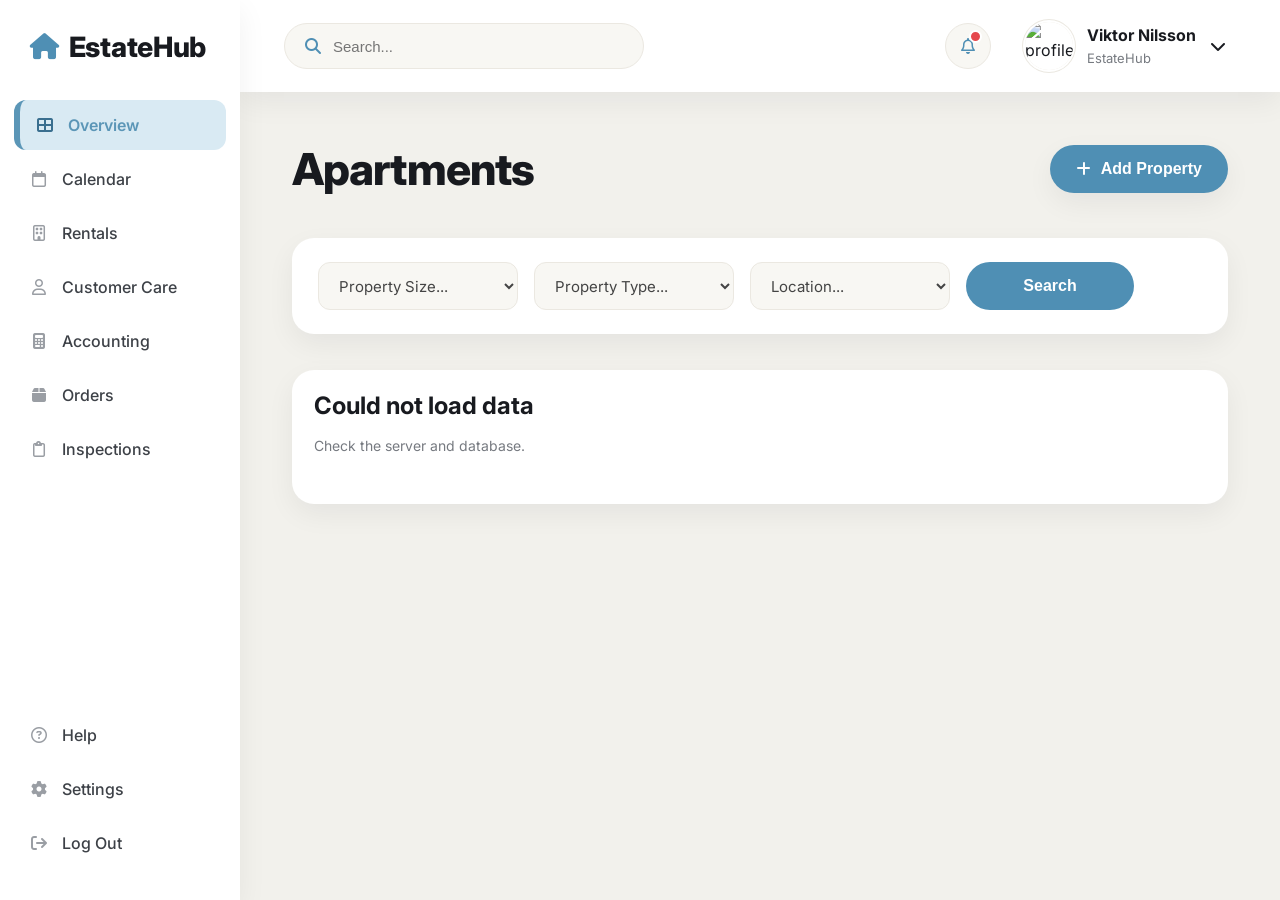
==== commit d0ca5157: "updated pages and design" ====
--- a/EstateHub-code/wwwroot/index.html
+++ b/EstateHub-code/wwwroot/index.html
@@ -8,8 +8,32 @@
     <link rel="preconnect" href="https://fonts.googleapis.com">
     <link href="https://fonts.googleapis.com/css2?family=Inter:wght@400;500;600;700;800&display=swap" rel="stylesheet">
     <link rel="stylesheet" href="https://cdnjs.cloudflare.com/ajax/libs/font-awesome/6.5.1/css/all.min.css">
+    <script src="https://cdn.jsdelivr.net/npm/chart.js@4.4.4/dist/chart.umd.min.js"></script>
 
     <style>
+        :root {
+            --bg: #f2f1ec;
+            --surface: #ffffff;
+            --surface-alt: #f8f7f3;
+            --ink: #181a1f;
+            --muted: #767a80;
+            --line: #ebe8e1;
+            --accent: #4f8fb4;
+            --accent-dark: #3a6f8f;
+            --accent-soft: #e9f2f6;
+            --accent-tint: #f2f8fb;
+            --green: #5f8f74;
+            --green-soft: #eaf3ee;
+            --amber: #c98a2c;
+            --amber-soft: #fbf1e0;
+            --danger: #b42318;
+            --radius-lg: 22px;
+            --radius-md: 16px;
+            --radius-sm: 12px;
+            --shadow-soft: 0 10px 28px rgba(20, 24, 32, 0.06);
+            --shadow-card: 0 20px 46px rgba(20, 24, 32, 0.09);
+        }
+
         * {
             margin: 0;
             padding: 0;
@@ -18,8 +42,16 @@
 
         body {
             font-family: 'Inter', sans-serif;
-            background: #e9e9e9;
-            color: #111;
+            background: var(--bg);
+            color: var(--ink);
+            line-height: 1.5;
+            -webkit-font-smoothing: antialiased;
+        }
+
+        input,
+        select,
+        button {
+            accent-color: var(--accent);
         }
 
         .container {
@@ -28,9 +60,9 @@
         }
 
         .sidebar {
-            width: 230px;
-            background: #fff;
-            border-right: 1px solid #d7d7d7;
+            width: 240px;
+            background: var(--surface);
+            box-shadow: var(--shadow-soft);
             display: flex;
             flex-direction: column;
             justify-content: space-between;
@@ -38,84 +70,109 @@
             height: 100vh;
             left: 0;
             top: 0;
+            z-index: 5;
         }
 
         .sidebar-top {
-            padding-top: 20px;
+            padding-top: 26px;
         }
 
         .logo {
             display: flex;
             align-items: center;
             gap: 10px;
-            padding: 0 35px 30px;
-            font-size: 30px;
-            font-weight: 700;
-            color: #111;
+            padding: 0 30px 32px;
+            font-size: 28px;
+            font-weight: 800;
+            letter-spacing: -0.01em;
+            color: var(--ink);
         }
 
         .logo i {
-            color: #5b96b7;
-            font-size: 28px;
+            color: var(--accent);
+            font-size: 26px;
         }
 
         .menu {
             display: flex;
             flex-direction: column;
-            gap: 8px;
+            gap: 4px;
+            padding: 0 14px;
         }
 
         .menu a {
             text-decoration: none;
-            color: #222;
-            padding: 14px 35px;
+            color: #3d4147;
+            padding: 13px 16px;
             display: flex;
             align-items: center;
-            gap: 15px;
-            font-size: 18px;
-            transition: 0.3s;
+            gap: 14px;
+            font-size: 16px;
+            font-weight: 500;
+            border-radius: var(--radius-sm);
+            transition: background 0.2s ease, color 0.2s ease;
+        }
+
+        .menu a i {
+            width: 18px;
+            text-align: center;
+            color: #9a9ea4;
+            transition: color 0.2s ease;
         }
 
         .menu a:hover {
-            background: #edf5fa;
-        }
-
-        .menu .active {
-            background: #d9eaf3;
-            border-left: 6px solid #5b96b7;
-            color: #5b96b7;
-            font-weight: 600;
+            background: var(--accent-tint);
+        }
+
+        .menu .active,
+        .menu-link.active {
+            background: var(--accent-soft);
+            color: var(--accent-dark);
+            font-weight: 700;
+        }
+
+        .menu .active i,
+        .menu-link.active i {
+            color: var(--accent-dark);
         }
 
         .sidebar-bottom {
-            padding: 30px 0;
+            padding: 24px 0 32px;
         }
 
         .main {
-            margin-left: 230px;
-            width: calc(100% - 230px);
+            margin-left: 240px;
+            width: calc(100% - 240px);
         }
 
         .topbar {
-            background: #fff;
-            height: 95px;
+            background: var(--surface);
+            height: 92px;
             display: flex;
             align-items: center;
             justify-content: space-between;
-            padding: 0 40px;
-            border-bottom: 1px solid #d8d8d8;
+            padding: 0 44px;
+            box-shadow: var(--shadow-soft);
+            position: relative;
+            z-index: 4;
         }
 
         .search-box {
-            width: 340px;
-            height: 42px;
-            border: 1px solid #5b96b7;
-            border-radius: 14px;
+            width: 360px;
+            height: 46px;
+            border: 1px solid var(--line);
+            border-radius: 999px;
             display: flex;
             align-items: center;
-            padding: 0 18px;
+            padding: 0 20px;
             gap: 12px;
-            background: #fff;
+            background: var(--surface-alt);
+            transition: border-color 0.2s ease, background 0.2s ease;
+        }
+
+        .search-box:focus-within {
+            border-color: var(--accent);
+            background: var(--surface);
         }
 
         .search-box input {
@@ -123,41 +180,49 @@
             outline: none;
             width: 100%;
             font-size: 15px;
-            color: #555;
+            background: transparent;
+            color: #444;
         }
 
         .search-box i {
-            color: #5b96b7;
+            color: var(--accent);
         }
 
         .top-right {
             display: flex;
             align-items: center;
-            gap: 30px;
+            gap: 28px;
         }
 
         .notification {
-            width: 50px;
-            height: 50px;
-            border: 1px solid #5b96b7;
+            width: 46px;
+            height: 46px;
+            border: 1px solid var(--line);
             border-radius: 50%;
             display: flex;
             align-items: center;
             justify-content: center;
             position: relative;
-            color: #5b96b7;
+            color: var(--accent);
+            background: var(--surface-alt);
             cursor: pointer;
+            transition: background 0.2s ease;
+        }
+
+        .notification:hover {
+            background: var(--accent-tint);
         }
 
         .notification::after {
             content: "";
-            width: 10px;
-            height: 10px;
-            background: #e53935;
+            width: 9px;
+            height: 9px;
+            background: #e5484d;
+            border: 2px solid var(--surface);
             border-radius: 50%;
             position: absolute;
-            top: 10px;
-            right: 12px;
+            top: 6px;
+            right: 8px;
         }
 
         .profile {
@@ -165,113 +230,185 @@
             align-items: center;
             gap: 14px;
             cursor: pointer;
+            padding: 6px 10px 6px 6px;
+            border-radius: 999px;
+            transition: background 0.2s ease;
+        }
+
+        .profile:hover {
+            background: var(--surface-alt);
         }
 
         .profile img {
-            width: 52px;
-            height: 52px;
+            width: 48px;
+            height: 48px;
             border-radius: 50%;
             object-fit: cover;
+            box-shadow: 0 0 0 2px var(--surface), 0 0 0 3px var(--line);
         }
 
         .profile-info h4 {
-            font-size: 20px;
-            margin-bottom: 3px;
+            font-size: 16px;
+            font-weight: 700;
+            margin-bottom: 2px;
         }
 
         .profile-info p {
-            color: #777;
-            font-size: 14px;
+            color: var(--muted);
+            font-size: 13px;
         }
 
         .content {
-            padding: 38px;
+            padding: 44px 52px 60px;
         }
 
         .content-header {
             display: flex;
             justify-content: space-between;
             align-items: center;
-            margin-bottom: 30px;
+            margin-bottom: 36px;
         }
 
         .content-header h1 {
-            font-size: 52px;
-            font-weight: 700;
+            font-size: 44px;
+            font-weight: 800;
+            letter-spacing: -0.02em;
         }
 
         .add-btn {
-            background: #5b96b7;
+            background: var(--accent);
             color: #fff;
             border: none;
-            padding: 18px 28px;
-            border-radius: 12px;
-            font-size: 18px;
+            padding: 15px 26px;
+            border-radius: 999px;
+            font-size: 16px;
+            font-weight: 700;
+            display: flex;
+            align-items: center;
+            gap: 10px;
+            cursor: pointer;
+            box-shadow: var(--shadow-soft);
+            transition: background 0.2s ease, transform 0.2s ease;
+        }
+
+        .add-btn:hover,
+        .search-btn:hover,
+        .save-btn:hover {
+            background: var(--accent-dark);
+        }
+
+        .add-btn:hover {
+            transform: translateY(-2px);
+        }
+
+        .filter-box,
+        .form-box {
+            background: var(--surface);
+            box-shadow: var(--shadow-soft);
+            padding: 24px 26px;
+            border-radius: var(--radius-lg);
+            display: flex;
+            gap: 16px;
+            margin-bottom: 36px;
+        }
+
+        .form-box {
+            display: none;
+            flex-direction: column;
+        }
+
+        .form-box.open {
+            display: flex;
+        }
+
+        .form-grid {
+            display: grid;
+            grid-template-columns: repeat(4, minmax(0, 1fr));
+            gap: 18px;
+        }
+
+        .feature-grid {
+            display: flex;
+            flex-wrap: wrap;
+            gap: 14px;
+        }
+
+        .form-box label,
+        .report-dialog label {
+            display: flex;
+            flex-direction: column;
+            gap: 8px;
+            color: var(--muted);
+            font-size: 13px;
+            font-weight: 700;
+        }
+
+        .filter-box select,
+        .filter-box input,
+        .form-box select,
+        .form-box input,
+        .report-dialog select,
+        .report-dialog input {
+            width: 200px;
+            height: 48px;
+            border: 1px solid var(--line);
+            border-radius: var(--radius-sm);
+            padding: 0 16px;
+            font-size: 15px;
+            outline: none;
+            background: var(--surface-alt);
+            color: #444;
+            font-family: inherit;
+            transition: border-color 0.2s ease;
+        }
+
+        .filter-box select:focus,
+        .filter-box input:focus,
+        .form-box select:focus,
+        .report-dialog select:focus,
+        .report-dialog input:focus,
+        .form-box input:focus {
+            border-color: var(--accent);
+        }
+
+        .report-dialog input:disabled,
+        .form-box input:disabled {
+            background: var(--surface);
+            color: var(--muted);
+            cursor: default;
+        }
+
+        .customer-search-box {
+            width: 100%;
+            max-width: 480px;
+            height: 52px;
             display: flex;
             align-items: center;
             gap: 12px;
-            cursor: pointer;
-            transition: 0.3s;
-        }
-
-        .add-btn:hover,
-        .search-btn:hover,
-        .save-btn:hover {
-            background: #4a84a4;
-        }
-
-        .filter-box,
-        .form-box {
-            background: #f8f8f8;
-            padding: 22px;
-            border-radius: 18px;
-            display: flex;
-            gap: 16px;
-            margin-bottom: 35px;
-        }
-
-        .form-box {
-            display: none;
-            flex-direction: column;
-        }
-
-        .form-box.open {
-            display: flex;
-        }
-
-        .form-grid {
-            display: grid;
-            grid-template-columns: repeat(4, minmax(0, 1fr));
-            gap: 16px;
-        }
-
-        .feature-grid {
-            display: flex;
-            flex-wrap: wrap;
-            gap: 18px;
-        }
-
-        .form-box label {
-            display: flex;
-            flex-direction: column;
-            gap: 7px;
-            color: #666;
-            font-size: 14px;
-            font-weight: 600;
-        }
-
-        .filter-box select,
-        .form-box select,
-        .form-box input {
-            width: 200px;
-            height: 50px;
-            border: 1px solid #5b96b7;
-            border-radius: 12px;
-            padding: 0 15px;
+            padding: 0 20px;
+            margin-bottom: 24px;
+            border-radius: 999px;
+            background: var(--surface);
+            box-shadow: var(--shadow-soft);
+            transition: box-shadow 0.2s ease;
+        }
+
+        .customer-search-box:focus-within {
+            box-shadow: 0 0 0 2px var(--accent);
+        }
+
+        .customer-search-box i {
+            color: var(--accent);
+        }
+
+        .customer-search-box input {
+            flex: 1;
+            border: none;
+            outline: none;
+            background: transparent;
             font-size: 15px;
-            outline: none;
-            background: #fff;
-            color: #666;
+            font-family: inherit;
+            color: var(--ink);
         }
 
         .form-box input[type="checkbox"] {
@@ -282,68 +419,76 @@
         .check-label {
             flex-direction: row !important;
             align-items: center;
+            width: auto;
+            height: auto;
+            padding: 12px 16px;
+            gap: 8px;
         }
 
         .search-btn,
         .save-btn {
-            width: 160px;
-            height: 50px;
+            width: 168px;
+            height: 48px;
             border: none;
-            border-radius: 12px;
-            background: #5b96b7;
+            border-radius: 999px;
+            background: var(--accent);
             color: #fff;
-            font-size: 17px;
+            font-size: 16px;
+            font-weight: 700;
             cursor: pointer;
+            transition: background 0.2s ease;
         }
 
         .message {
             display: none;
-            padding: 12px 14px;
-            border-radius: 12px;
+            padding: 13px 16px;
+            border-radius: var(--radius-sm);
             font-weight: 600;
         }
 
         .message.info {
             display: block;
-            color: #3b7594;
-            background: #edf5fa;
+            color: var(--accent-dark);
+            background: var(--accent-soft);
         }
 
         .message.error {
             display: block;
-            color: #b42318;
-            background: #fff0ee;
+            color: var(--danger);
+            background: #fdeceb;
         }
 
         .property-grid {
             display: grid;
             grid-template-columns: repeat(auto-fit, minmax(290px, 1fr));
-            gap: 28px;
+            gap: 32px;
         }
 
         .card {
-            background: #fff;
-            border-radius: 18px;
-            padding: 20px;
-            transition: 0.3s;
+            background: var(--surface);
+            border-radius: var(--radius-lg);
+            padding: 22px;
+            box-shadow: var(--shadow-soft);
+            transition: transform 0.25s ease, box-shadow 0.25s ease;
         }
 
         .card:hover {
-            transform: translateY(-5px);
-            box-shadow: 0 10px 25px rgba(0, 0, 0, 0.08);
+            transform: translateY(-6px);
+            box-shadow: var(--shadow-card);
         }
 
         .card img {
             width: 100%;
             height: 190px;
             object-fit: cover;
-            border-radius: 16px;
+            border-radius: var(--radius-md);
             margin-bottom: 18px;
         }
 
         .card h2 {
-            font-size: 26px;
-            line-height: 1.15;
+            font-size: 24px;
+            font-weight: 700;
+            line-height: 1.2;
             margin-bottom: 14px;
         }
 
@@ -352,34 +497,43 @@
             justify-content: space-between;
             gap: 14px;
             margin-bottom: 10px;
-            color: #777;
-            font-size: 15px;
+            color: var(--muted);
+            font-size: 14px;
         }
 
         .location {
-            color: #777;
-            margin-bottom: 28px;
-            font-size: 15px;
+            color: var(--muted);
+            margin-bottom: 26px;
+            font-size: 14px;
         }
 
         .card-bottom {
             display: flex;
             justify-content: space-between;
             align-items: center;
+            padding-top: 16px;
+            border-top: 1px solid var(--line);
         }
 
         .price {
             font-size: 20px;
-            font-weight: 700;
+            font-weight: 800;
+            color: var(--ink);
         }
 
         .read-more {
             text-decoration: none;
-            color: #777;
-            font-size: 16px;
+            color: var(--muted);
+            font-size: 14px;
+            font-weight: 600;
             display: flex;
             align-items: center;
-            gap: 10px;
+            gap: 8px;
+            transition: color 0.2s ease;
+        }
+
+        .read-more:hover {
+            color: var(--accent-dark);
         }
 
         @media (max-width: 1200px) {
@@ -428,6 +582,10 @@
         }
 
         @media (max-width: 700px) {
+            .content {
+                padding: 28px 22px 44px;
+            }
+
             .topbar {
                 flex-direction: column;
                 height: auto;
@@ -485,15 +643,16 @@
         .calendar-grid {
             display: grid;
             grid-template-columns: 1fr 1fr;
-            gap: 25px;
+            gap: 28px;
         }
 
         .calendar-card,
         .stats-card,
         .inspection-card,
         .settings-box {
-            background: #fff;
-            border-radius: 18px;
+            background: var(--surface);
+            border-radius: var(--radius-lg);
+            box-shadow: var(--shadow-soft);
         }
 
         .calendar-card {
@@ -502,7 +661,8 @@
 
         .calendar-card h3 {
             margin-bottom: 25px;
-            font-size: 24px;
+            font-size: 22px;
+            font-weight: 700;
         }
 
         .meeting {
@@ -511,20 +671,21 @@
 
         .meeting-time {
             font-weight: 700;
-            color: #5b96b7;
+            color: var(--accent-dark);
             margin-bottom: 5px;
         }
 
         .calendar-card ul {
             padding-left: 18px;
-            color: #555;
+            color: var(--muted);
             line-height: 2;
         }
 
         .calendar-wrapper {
-            background: #fff;
+            background: var(--surface);
             padding: 30px;
-            border-radius: 20px;
+            border-radius: var(--radius-lg);
+            box-shadow: var(--shadow-soft);
         }
 
         .calendar-top {
@@ -538,8 +699,8 @@
             width: 45px;
             height: 45px;
             border: none;
-            border-radius: 12px;
-            background: #5b96b7;
+            border-radius: var(--radius-sm);
+            background: var(--accent);
             color: #fff;
             cursor: pointer;
         }
@@ -548,9 +709,9 @@
             display: grid;
             grid-template-columns: repeat(7, 1fr);
             margin-bottom: 20px;
-            font-weight: 600;
+            font-weight: 700;
             text-align: center;
-            color: #777;
+            color: var(--muted);
         }
 
         .calendar-grid-box {
@@ -560,50 +721,331 @@
         }
 
         .calendar-date {
-            background: #f5f5f5;
+            background: var(--surface-alt);
             height: 90px;
-            border-radius: 16px;
+            border-radius: var(--radius-md);
             display: flex;
             align-items: center;
             justify-content: center;
             cursor: pointer;
-            transition: 0.3s;
+            transition: 0.2s ease;
             font-size: 20px;
             font-weight: 600;
         }
 
         .calendar-date:hover {
-            background: #d9eaf3;
+            background: var(--accent-soft);
         }
 
         .active-date {
-            background: #5b96b7;
+            background: var(--accent);
             color: #fff;
+        }
+
+        .calendar-page-header {
+            display: flex;
+            justify-content: space-between;
+            align-items: center;
+            margin-bottom: 32px;
+        }
+
+        .calendar-page-header h1 {
+            font-size: 44px;
+            font-weight: 800;
+            letter-spacing: -0.02em;
+            margin-bottom: 8px;
+        }
+
+        .calendar-page-header p {
+            color: var(--muted);
+        }
+
+        .calendar-summary {
+            display: grid;
+            grid-template-columns: repeat(4, 1fr);
+            gap: 24px;
+            margin-bottom: 32px;
+        }
+
+        .calendar-stat {
+            background: var(--surface);
+            padding: 26px 28px;
+            border-radius: var(--radius-lg);
+            box-shadow: var(--shadow-soft);
+            border-top: 3px solid var(--accent);
+        }
+
+        .calendar-stat h3 {
+            font-size: 34px;
+            font-weight: 800;
+            color: var(--accent-dark);
+            margin-bottom: 6px;
+        }
+
+        .calendar-stat p {
+            color: var(--muted);
+            font-size: 14px;
+            font-weight: 600;
+        }
+
+        .schedule-controls {
+            background: var(--surface);
+            box-shadow: var(--shadow-soft);
+            padding: 16px 22px;
+            border-radius: var(--radius-lg);
+            display: flex;
+            justify-content: space-between;
+            align-items: center;
+            gap: 18px;
+            margin-bottom: 28px;
+            flex-wrap: wrap;
+        }
+
+        .schedule-controls div {
+            display: flex;
+            align-items: center;
+            gap: 10px;
+            flex-wrap: wrap;
+        }
+
+        .schedule-controls button {
+            padding: 11px 18px;
+            border: 1px solid var(--line);
+            background: var(--surface);
+            border-radius: 999px;
+            color: var(--ink);
+            font-weight: 700;
+            font-size: 14px;
+            cursor: pointer;
+            transition: background 0.2s ease, color 0.2s ease, border-color 0.2s ease;
+        }
+
+        .schedule-controls button:hover {
+            border-color: var(--accent);
+        }
+
+        .schedule-controls .active-btn {
+            background: var(--accent);
+            color: #fff;
+            border-color: var(--accent);
+        }
+
+        .calendar-range {
+            display: inline-flex;
+            align-items: center;
+            gap: 8px;
+            padding: 11px 18px;
+            border: none;
+            border-radius: 999px;
+            background: var(--accent-tint);
+            color: var(--accent-dark);
+            font-weight: 700;
+            font-size: 14px;
+        }
+
+        .calendar-nav-btn {
+            width: 42px;
+            padding: 10px !important;
+        }
+
+        .schedule-layout {
+            display: grid;
+            grid-template-columns: 300px 1fr;
+            gap: 28px;
+        }
+
+        .today-tasks,
+        .week-calendar {
+            background: var(--surface);
+            border-radius: var(--radius-lg);
+            box-shadow: var(--shadow-soft);
+        }
+
+        .today-tasks {
+            padding: 26px;
+        }
+
+        .today-tasks h3 {
+            margin-bottom: 20px;
+            font-size: 19px;
+            font-weight: 700;
+        }
+
+        .task-item {
+            position: relative;
+            padding: 18px 0 18px 18px;
+            border-bottom: 1px solid var(--line);
+        }
+
+        .task-item::before {
+            content: "";
+            position: absolute;
+            left: 0;
+            top: 22px;
+            width: 8px;
+            height: 8px;
+            border-radius: 50%;
+            background: var(--accent);
+        }
+
+        .task-item:last-child {
+            border-bottom: 0;
+            padding-bottom: 0;
+        }
+
+        .task-item strong {
+            display: block;
+            margin-bottom: 6px;
+            font-size: 15px;
+        }
+
+        .task-item p {
+            color: var(--muted);
+            margin-bottom: 8px;
+            font-size: 14px;
+        }
+
+        .task-item span {
+            color: var(--accent-dark);
+            font-weight: 700;
+            font-size: 13px;
+        }
+
+        .week-calendar {
+            overflow: hidden;
+        }
+
+        .week-calendar-header,
+        .week-calendar-grid {
+            display: grid;
+            grid-template-columns: 100px repeat(7, minmax(90px, 1fr));
+        }
+
+        .week-calendar-header {
+            background: var(--surface-alt);
+            font-weight: 700;
+            font-size: 13px;
+            color: var(--muted);
+            text-transform: uppercase;
+            letter-spacing: 0.04em;
+        }
+
+        .week-calendar-header div,
+        .week-calendar-grid > div {
+            padding: 16px;
+            border: 1px solid var(--line);
+            min-height: 76px;
+        }
+
+        .week-calendar-grid > div:hover {
+            background: var(--accent-tint);
+        }
+
+        .week-calendar-grid .time-cell {
+            color: var(--muted);
+            font-weight: 700;
+            background: var(--surface-alt);
+        }
+
+        .week-calendar-grid .time-cell:hover {
+            background: var(--surface-alt);
+        }
+
+        .schedule-event {
+            border-radius: var(--radius-sm);
+            padding: 9px 10px;
+            color: #fff;
+            font-size: 13px;
+            line-height: 1.35;
+            font-weight: 700;
+            box-shadow: 0 4px 10px rgba(20, 24, 32, 0.1);
+        }
+
+        .schedule-event.inspection {
+            background: var(--accent);
+        }
+
+        .schedule-event.meeting {
+            background: var(--amber-soft);
+            color: #7a5416;
+        }
+
+        .schedule-event.maintenance {
+            background: var(--green);
+        }
+
+        .month-calendar-grid {
+            display: grid;
+            grid-template-columns: repeat(7, minmax(110px, 1fr));
+        }
+
+        .month-day {
+            min-height: 128px;
+            border: 1px solid var(--line);
+            padding: 14px;
+            transition: background 0.2s ease;
+        }
+
+        .month-day:hover {
+            background: var(--surface-alt);
+        }
+
+        .month-day.muted-day {
+            color: #b7bac0;
+            background: var(--surface-alt);
+        }
+
+        .month-day-number {
+            font-weight: 800;
+            margin-bottom: 10px;
+        }
+
+        .month-event {
+            display: block;
+            margin-bottom: 6px;
+            padding: 7px 9px;
+            border-radius: var(--radius-sm);
+            color: #fff;
+            font-size: 12px;
+            font-weight: 700;
+            line-height: 1.25;
+            box-shadow: 0 3px 8px rgba(20, 24, 32, 0.1);
         }
 
         .stats-grid {
             display: grid;
             grid-template-columns: repeat(4, 1fr);
-            gap: 25px;
+            gap: 28px;
         }
 
         .stats-card {
-            padding: 35px;
+            padding: 32px 28px;
             text-align: center;
+            transition: transform 0.2s ease, box-shadow 0.2s ease;
+        }
+
+        .stats-card:hover {
+            transform: translateY(-4px);
+            box-shadow: var(--shadow-card);
         }
 
         .stats-card h2 {
-            font-size: 36px;
-            margin-bottom: 10px;
+            font-size: 34px;
+            font-weight: 800;
+            color: var(--accent-dark);
+            margin-bottom: 8px;
         }
 
         .stats-card p {
-            color: #777;
+            color: var(--muted);
+            font-size: 14px;
+            font-weight: 600;
         }
 
         .table-container {
-            background: #fff;
-            border-radius: 18px;
+            background: var(--surface);
+            border-radius: var(--radius-lg);
+            box-shadow: var(--shadow-soft);
             overflow: hidden;
         }
 
@@ -613,77 +1055,402 @@
         }
 
         thead {
-            background: #5b96b7;
+            background: linear-gradient(135deg, var(--accent), var(--accent-dark));
             color: #fff;
+        }
+
+        th {
+            font-size: 12px;
+            font-weight: 700;
+            text-transform: uppercase;
+            letter-spacing: 0.06em;
         }
 
         th,
         td {
-            padding: 18px 22px;
+            padding: 18px 26px;
             text-align: left;
         }
 
+        td {
+            font-size: 15px;
+        }
+
         tbody tr {
-            border-bottom: 1px solid #ececec;
+            border-bottom: 1px solid var(--line);
+            transition: background 0.15s ease;
+        }
+
+        tbody tr:nth-child(even) {
+            background: var(--surface-alt);
+        }
+
+        tbody tr:last-child {
+            border-bottom: 0;
         }
 
         tbody tr:hover {
-            background: #f8f8f8;
+            background: var(--accent-tint);
         }
 
         .status {
-            padding: 8px 14px;
-            border-radius: 30px;
+            display: inline-block;
+            padding: 7px 16px;
+            border-radius: 999px;
+            font-size: 12px;
+            font-weight: 700;
+        }
+
+        .status.open {
+            background: var(--amber-soft);
+            color: #8a5a10;
+        }
+
+        .status.progress {
+            background: var(--accent-soft);
+            color: var(--accent-dark);
+        }
+
+        .status.closed {
+            background: var(--green-soft);
+            color: #2f5b41;
+        }
+
+        .status.free {
+            background: var(--green-soft);
+            color: #2f5b41;
+        }
+
+        .status.occupied {
+            background: var(--accent-soft);
+            color: var(--accent-dark);
+        }
+
+        .status.reserved {
+            background: var(--amber-soft);
+            color: #8a5a10;
+        }
+
+        .status.renovating {
+            background: var(--surface-alt);
+            color: var(--muted);
+        }
+
+        th.sortable {
+            cursor: pointer;
+            user-select: none;
+        }
+
+        th.sortable:hover {
+            color: rgba(255, 255, 255, 0.8);
+        }
+
+        th.sortable .sort-arrow {
+            margin-left: 6px;
+        }
+
+        .row-actions {
+            display: flex;
+            gap: 8px;
+        }
+
+        .row-btn {
+            border: none;
+            border-radius: 999px;
+            padding: 8px 15px;
             font-size: 13px;
-            font-weight: 600;
-        }
-
-        .open {
-            background: #fff3cd;
-            color: #856404;
-        }
-
-        .progress {
-            background: #d1ecf1;
-            color: #0c5460;
-        }
-
-        .closed {
-            background: #d4edda;
-            color: #155724;
+            font-weight: 700;
+            cursor: pointer;
+            transition: background 0.2s ease, color 0.2s ease;
+        }
+
+        .row-btn.edit {
+            background: var(--accent-soft);
+            color: var(--accent-dark);
+        }
+
+        .row-btn.edit:hover {
+            background: var(--accent);
+            color: #fff;
+        }
+
+        .row-btn.delete {
+            background: #fdeceb;
+            color: var(--danger);
+        }
+
+        .row-btn.delete:hover {
+            background: var(--danger);
+            color: #fff;
         }
 
         .inspection-grid {
             display: grid;
             grid-template-columns: repeat(3, 1fr);
-            gap: 25px;
+            gap: 28px;
         }
 
         .inspection-card {
-            padding: 30px;
+            padding: 28px;
+            transition: transform 0.2s ease, box-shadow 0.2s ease;
+        }
+
+        .inspection-card:hover {
+            transform: translateY(-4px);
+            box-shadow: var(--shadow-card);
         }
 
         .inspection-card h3 {
-            margin-bottom: 15px;
+            margin-bottom: 16px;
+            font-size: 19px;
+            font-weight: 700;
         }
 
         .inspection-card p {
             margin-bottom: 10px;
-            color: #666;
+            color: var(--muted);
+            font-size: 14px;
         }
 
         .inspection-card button {
-            margin-top: 15px;
+            margin-top: 12px;
             border: none;
-            background: #5b96b7;
+            background: var(--accent);
             color: #fff;
-            padding: 12px 18px;
-            border-radius: 10px;
+            padding: 12px 20px;
+            border-radius: 999px;
+            font-weight: 700;
             cursor: pointer;
+            transition: background 0.2s ease;
+        }
+
+        .inspection-card button:hover {
+            background: var(--accent-dark);
+        }
+
+        .report-modal {
+            position: fixed;
+            inset: 0;
+            background: rgba(17, 24, 39, 0.5);
+            display: none;
+            align-items: center;
+            justify-content: center;
+            padding: 24px;
+            z-index: 20;
+        }
+
+        .report-modal.open {
+            display: flex;
+        }
+
+        .report-dialog {
+            width: min(760px, 100%);
+            max-height: 90vh;
+            overflow: auto;
+            background: var(--surface);
+            border-radius: var(--radius-lg);
+            padding: 32px;
+            box-shadow: 0 30px 80px rgba(15, 20, 30, 0.25);
+        }
+
+        .report-header {
+            display: flex;
+            justify-content: space-between;
+            gap: 20px;
+            align-items: flex-start;
+            margin-bottom: 26px;
+        }
+
+        .report-header h2 {
+            font-size: 28px;
+            font-weight: 800;
+            margin-bottom: 8px;
+        }
+
+        .report-actions {
+            display: flex;
+            gap: 10px;
+        }
+
+        .report-actions button {
+            border: 1px solid var(--line);
+            background: var(--surface);
+            border-radius: 999px;
+            padding: 10px 16px;
+            cursor: pointer;
+            font-weight: 700;
+            transition: background 0.2s ease, border-color 0.2s ease;
+        }
+
+        .report-actions button:hover {
+            border-color: var(--accent);
+        }
+
+        .report-actions .primary-action {
+            background: var(--accent);
+            border-color: var(--accent);
+            color: #fff;
+        }
+
+        .report-actions .primary-action:hover {
+            background: var(--accent-dark);
+        }
+
+        .report-detail-grid {
+            display: grid;
+            grid-template-columns: repeat(2, minmax(0, 1fr));
+            gap: 16px;
+            margin-bottom: 26px;
+        }
+
+        .report-detail {
+            background: var(--surface-alt);
+            border-radius: var(--radius-sm);
+            padding: 16px;
+        }
+
+        .report-detail span {
+            display: block;
+            color: var(--muted);
+            font-size: 12px;
+            font-weight: 700;
+            text-transform: uppercase;
+            letter-spacing: 0.04em;
+            margin-bottom: 8px;
+        }
+
+        .report-notes {
+            background: var(--accent-tint);
+            border-left: 4px solid var(--accent);
+            border-radius: var(--radius-sm);
+            padding: 20px;
+            color: #333;
+            line-height: 1.7;
+        }
+
+        .profile-divider {
+            height: 1px;
+            background: var(--line);
+            margin: 24px 0;
+        }
+
+        .profile-photo-row {
+            display: flex;
+            align-items: center;
+            gap: 20px;
+            flex-wrap: wrap;
+        }
+
+        .profile-photo-preview {
+            width: 64px;
+            height: 64px;
+            border-radius: 50%;
+            object-fit: cover;
+            box-shadow: 0 0 0 2px var(--surface), 0 0 0 3px var(--line);
+        }
+
+        .profile-photo-label {
+            font-weight: 700;
+            font-size: 14px;
+            margin-bottom: 10px;
+        }
+
+        .profile-photo-actions {
+            display: flex;
+            gap: 10px;
+        }
+
+        .profile-hint {
+            margin-top: 8px;
+            color: var(--muted);
+            font-size: 13px;
+        }
+
+        .save-btn.small-btn {
+            width: auto;
+            height: 42px;
+            padding: 0 18px;
+            display: inline-flex;
+            align-items: center;
+            gap: 8px;
+        }
+
+        .profile-field-row {
+            display: flex;
+            align-items: flex-end;
+            gap: 12px;
+        }
+
+        .profile-field-row label {
+            flex: 1;
+        }
+
+        .profile-role-row {
+            display: flex;
+            flex-direction: column;
+            gap: 4px;
+        }
+
+        .profile-role-badge {
+            display: inline-block;
+            align-self: flex-start;
+            padding: 6px 14px;
+            border-radius: 999px;
+            background: var(--accent-soft);
+            color: var(--accent-dark);
+            font-size: 13px;
+            font-weight: 700;
+        }
+
+        .muted-text {
+            color: var(--muted);
+        }
+
+        .feature-badge {
+            display: inline-block;
+            margin: 0 8px 8px 0;
+            padding: 7px 14px;
+            border-radius: 999px;
+            background: var(--accent-soft);
+            color: var(--accent-dark);
+            font-size: 12px;
+            font-weight: 700;
+        }
+
+        .apartment-detail-grid {
+            display: grid;
+            grid-template-columns: repeat(3, minmax(0, 1fr));
+            gap: 14px;
+            margin-bottom: 8px;
+        }
+
+        .apartment-detail-cell {
+            background: var(--surface-alt);
+            border-radius: var(--radius-sm);
+            padding: 14px 16px;
+        }
+
+        .apartment-detail-cell span {
+            display: block;
+            color: var(--muted);
+            font-size: 11px;
+            font-weight: 700;
+            text-transform: uppercase;
+            letter-spacing: 0.05em;
+            margin-bottom: 6px;
+        }
+
+        .apartment-eyebrow {
+            margin: 0 0 6px;
+            color: var(--accent-dark);
+            font-size: 12px;
+            font-weight: 800;
+            letter-spacing: 0.06em;
+            text-transform: uppercase;
         }
 
         .settings-box {
-            padding: 35px;
+            padding: 36px;
             width: 500px;
         }
 
@@ -691,8 +1458,22 @@
             display: flex;
             justify-content: space-between;
             align-items: center;
-            margin-bottom: 25px;
-            font-size: 18px;
+            padding-bottom: 22px;
+            margin-bottom: 22px;
+            border-bottom: 1px solid var(--line);
+            font-size: 16px;
+            font-weight: 600;
+        }
+
+        .setting-item:last-of-type {
+            border-bottom: 0;
+            margin-bottom: 30px;
+            padding-bottom: 0;
+        }
+
+        .setting-item input[type="checkbox"] {
+            width: 20px;
+            height: 20px;
         }
 
         @media (max-width: 1100px) {
@@ -700,12 +1481,24 @@
                 grid-template-columns: repeat(2, 1fr);
             }
 
+            .calendar-summary {
+                grid-template-columns: repeat(2, 1fr);
+            }
+
+            .schedule-layout {
+                grid-template-columns: 1fr;
+            }
+
             .inspection-grid {
                 grid-template-columns: 1fr;
             }
 
             .calendar-grid {
                 grid-template-columns: 1fr;
+            }
+
+            .apartment-detail-grid {
+                grid-template-columns: repeat(2, 1fr);
             }
         }
 
@@ -714,8 +1507,36 @@
                 grid-template-columns: 1fr;
             }
 
+            .calendar-page-header,
+            .schedule-controls {
+                flex-direction: column;
+                align-items: flex-start;
+            }
+
+            .calendar-summary {
+                grid-template-columns: 1fr;
+            }
+
+            .week-calendar {
+                overflow-x: auto;
+            }
+
+            .week-calendar-header,
+            .week-calendar-grid {
+                min-width: 820px;
+            }
+
             .settings-box {
                 width: 100%;
+            }
+
+            .report-header,
+            .report-actions {
+                flex-direction: column;
+            }
+
+            .report-detail-grid {
+                grid-template-columns: 1fr;
             }
         }
     </style>
@@ -725,7 +1546,7 @@
     <div class="container">
         <aside class="sidebar">
             <div class="sidebar-top">
-                <a class="logo" href="dashboard.html" style="text-decoration:none;">
+                <a class="logo" href="index.html" style="text-decoration:none;">
                     <i class="fa-solid fa-house"></i>
                     <span>EstateHub</span>
                 </a>
@@ -791,10 +1612,10 @@
                     <div class="notification">
                         <i class="fa-regular fa-bell"></i>
                     </div>
-                    <div class="profile">
-                        <img src="https://i.pravatar.cc/150?img=12" alt="profile">
+                    <div id="profileButton" class="profile" role="button" tabindex="0">
+                        <img id="topbarAvatar" src="https://i.pravatar.cc/150?img=12" alt="profile">
                         <div class="profile-info">
-                            <h4>Viktor Nilsson</h4>
+                            <h4 id="profileDisplayName">Viktor Nilsson</h4>
                             <p>EstateHub</p>
                         </div>
                         <i class="fa-solid fa-chevron-down"></i>
@@ -815,17 +1636,17 @@
                 <div class="filter-box">
                     <select id="sizeFilter">
                         <option value="">Property Size...</option>
-                        <option value="small">Under 45 kvm</option>
-                        <option value="medium">45-70 kvm</option>
-                        <option value="large">Ã–ver 70 kvm</option>
+                        <option value="small">Under 45 sqm</option>
+                        <option value="medium">45-70 sqm</option>
+                        <option value="large">Over 70 sqm</option>
                     </select>
 
                     <select id="statusFilter">
                         <option value="">Property Type...</option>
-                        <option value="Ledig">Ledig</option>
-                        <option value="Uthyrd">Uthyrd</option>
-                        <option value="Reserverad">Reserverad</option>
-                        <option value="Renoveras">Renoveras</option>
+                        <option value="Ledig">Free</option>
+                        <option value="Uthyrd">Occupied</option>
+                        <option value="Reserverad">Reserved</option>
+                        <option value="Renoveras">Renovating</option>
                     </select>
 
                     <select id="locationFilter">
@@ -836,35 +1657,36 @@
                 </div>
 
                 <section id="formPanel" class="form-box" aria-labelledby="apartmentFormTitle">
-                    <h2 id="apartmentFormTitle">LÃ¤gg till lÃ¤genhet</h2>
+                    <h2 id="apartmentFormTitle">Add New Property</h2>
                     <form id="apartmentForm">
                         <div class="form-grid">
-                            <label>LÃ¤genhetsnummer <input id="apartmentNumber" type="text" required></label>
-                            <label>Storlek, kvm <input id="size" type="number" min="1" step="0.1" required></label>
-                            <label>Hyra, kr <input id="rent" type="number" min="0" step="1" required></label>
-                            <label>Fastighet <select id="propertyId" required><option value="">VÃ¤lj fastighet</option></select></label>
-                            <label>Rum <input id="rooms" type="number" min="0" step="1" value="1"></label>
-                            <label>VÃ¥ning <input id="floor" type="number" step="1" value="0"></label>
+                            <label>Apartment Number <input id="apartmentNumber" type="text" required></label>
+                            <label>Size, sqm <input id="size" type="number" min="1" step="0.1" required></label>
+                            <label>Rent, kr <input id="rent" type="number" min="0" step="1" required></label>
+                            <label>Property <select id="propertyId" required><option value="">Select property</option></select></label>
+                            <label>Rooms <input id="rooms" type="number" min="0" step="1" value="1"></label>
+                            <label>Floor <input id="floor" type="number" step="1" value="0"></label>
+                            <label>Image URL <input id="imageUrl" type="url" placeholder="https://..."></label>
                             <label>Status
                                 <select id="status">
-                                    <option value="Ledig">Ledig</option>
-                                    <option value="Uthyrd">Uthyrd</option>
-                                    <option value="Reserverad">Reserverad</option>
-                                    <option value="Renoveras">Renoveras</option>
+                                    <option value="Ledig">Free</option>
+                                    <option value="Uthyrd">Occupied</option>
+                                    <option value="Reserverad">Reserved</option>
+                                    <option value="Renoveras">Renovating</option>
                                 </select>
                             </label>
-                            <label>TillgÃ¤nglig frÃ¥n <input id="availableFrom" type="date"></label>
+                            <label>Available From <input id="availableFrom" type="date"></label>
                         </div>
 
                         <div class="feature-grid" style="margin:18px 0;">
-                            <label class="check-label"><input id="electricityIncluded" type="checkbox"> El ingÃ¥r</label>
-                            <label class="check-label"><input id="waterIncluded" type="checkbox"> Vatten ingÃ¥r</label>
-                            <label class="check-label"><input id="internetIncluded" type="checkbox"> Internet ingÃ¥r</label>
-                            <label class="check-label"><input id="balcony" type="checkbox"> Balkong</label>
-                            <label class="check-label"><input id="furnished" type="checkbox"> MÃ¶blerad</label>
+                            <label class="check-label"><input id="electricityIncluded" type="checkbox"> Electricity Included</label>
+                            <label class="check-label"><input id="waterIncluded" type="checkbox"> Water Included</label>
+                            <label class="check-label"><input id="internetIncluded" type="checkbox"> Internet Included</label>
+                            <label class="check-label"><input id="balcony" type="checkbox"> Balcony</label>
+                            <label class="check-label"><input id="furnished" type="checkbox"> Furnished</label>
                         </div>
 
-                        <button class="save-btn" type="submit">Spara</button>
+                        <button class="save-btn" type="submit">Save</button>
                         <div id="apartmentMessage" class="message" role="status" style="margin-top:16px;"></div>
                     </form>
                 </section>
@@ -872,55 +1694,78 @@
                 <div id="propertyGrid" class="property-grid"></div>
                 </section>
                 <section id="calendar-page" class="page">
-                    <div class="content-header">
-                        <h1>Calendar</h1>
+                    <div class="calendar-page-header">
+                        <div>
+                            <h1>Calendar</h1>
+                            <p>Manage inspections, meetings and property bookings.</p>
+                        </div>
+                        <button id="addEventButton" class="add-btn" type="button">
+                            <i class="fa-solid fa-plus"></i>
+                            Add Event
+                        </button>
                     </div>
-                    <div class="calendar-wrapper">
-                        <div class="calendar-top">
-                            <button type="button"><i class="fa-solid fa-chevron-left"></i></button>
-                            <h2>June 2026</h2>
-                            <button type="button"><i class="fa-solid fa-chevron-right"></i></button>
+
+                    <section class="calendar-summary">
+                        <div class="calendar-stat">
+                            <h3 id="inspectionEventStat">0</h3>
+                            <p>Upcoming Inspections</p>
                         </div>
-                        <div class="calendar-days">
-                            <div>Mon</div>
-                            <div>Tue</div>
-                            <div>Wed</div>
-                            <div>Thu</div>
-                            <div>Fri</div>
-                            <div>Sat</div>
-                            <div>Sun</div>
+                        <div class="calendar-stat">
+                            <h3 id="meetingEventStat">0</h3>
+                            <p>Meetings</p>
                         </div>
-                        <div class="calendar-grid-box">
-                            <div class="calendar-date">1</div>
-                            <div class="calendar-date">2</div>
-                            <div class="calendar-date active-date">3</div>
-                            <div class="calendar-date">4</div>
-                            <div class="calendar-date">5</div>
-                            <div class="calendar-date">6</div>
-                            <div class="calendar-date">7</div>
-                            <div class="calendar-date">8</div>
-                            <div class="calendar-date">9</div>
-                            <div class="calendar-date">10</div>
-                            <div class="calendar-date">11</div>
-                            <div class="calendar-date">12</div>
-                            <div class="calendar-date">13</div>
-                            <div class="calendar-date">14</div>
-                            <div class="calendar-date">15</div>
-                            <div class="calendar-date">16</div>
-                            <div class="calendar-date">17</div>
-                            <div class="calendar-date">18</div>
-                            <div class="calendar-date">19</div>
-                            <div class="calendar-date">20</div>
-                            <div class="calendar-date">21</div>
-                            <div class="calendar-date">22</div>
-                            <div class="calendar-date">23</div>
-                            <div class="calendar-date">24</div>
-                            <div class="calendar-date">25</div>
-                            <div class="calendar-date">26</div>
-                            <div class="calendar-date">27</div>
-                            <div class="calendar-date">28</div>
+                        <div class="calendar-stat">
+                            <h3 id="maintenanceEventStat">0</h3>
+                            <p>Maintenance</p>
                         </div>
-                    </div>
+                        <div class="calendar-stat">
+                            <h3 id="availableUnitsCalendarStat">0</h3>
+                            <p>Available Units</p>
+                        </div>
+                    </section>
+
+                    <section class="schedule-controls">
+                        <div>
+                            <button id="previousPeriodButton" class="calendar-nav-btn" type="button">
+                                <i class="fa-solid fa-arrow-left"></i>
+                            </button>
+                            <button id="nextPeriodButton" class="calendar-nav-btn" type="button">
+                                <i class="fa-solid fa-arrow-right"></i>
+                            </button>
+                            <span id="calendarTitle" class="calendar-range">June 2026</span>
+                            <button id="todayButton" type="button">Today</button>
+                        </div>
+                        <div>
+                            <span id="calendarRange" class="calendar-range">
+                                <i class="fa-regular fa-calendar"></i>
+                                Loading...
+                            </span>
+                            <button class="calendar-view-button" data-view="day" type="button">Day</button>
+                            <button class="calendar-view-button active-btn" data-view="week" type="button">Week</button>
+                            <button class="calendar-view-button" data-view="month" type="button">Month</button>
+                        </div>
+                    </section>
+
+                    <section class="schedule-layout">
+                        <aside class="today-tasks">
+                            <h3>Today's Tasks</h3>
+                            <div id="calendarEvents"></div>
+                        </aside>
+
+                        <div class="week-calendar">
+                            <div id="weekCalendarHeader" class="week-calendar-header">
+                                <div>Time</div>
+                                <div>Mon</div>
+                                <div>Tue</div>
+                                <div>Wed</div>
+                                <div>Thu</div>
+                                <div>Fri</div>
+                                <div>Sat</div>
+                                <div>Sun</div>
+                            </div>
+                            <div id="weekCalendarGrid" class="week-calendar-grid"></div>
+                        </div>
+                    </section>
                 </section>
 <section id="rentals-page" class="page">
                     <div class="content-header"><h1>Rentals</h1></div>
@@ -942,10 +1787,88 @@
                             <p>Customer Satisfaction</p>
                         </div>
                     </div>
+
+                    <section class="schedule-controls" style="margin-top:28px;">
+                        <div>
+                            <button class="rentals-status-button active-btn" data-status="" type="button">All</button>
+                            <button class="rentals-status-button" data-status="Ledig" type="button">Free</button>
+                            <button class="rentals-status-button" data-status="Uthyrd" type="button">Occupied</button>
+                            <button class="rentals-status-button" data-status="Reserverad" type="button">Reserved</button>
+                            <button class="rentals-status-button" data-status="Renoveras" type="button">Renovating</button>
+                        </div>
+                    </section>
+
+                    <div class="table-container">
+                        <table>
+                            <thead>
+                                <tr>
+                                    <th>Apartment</th>
+                                    <th>Location</th>
+                                    <th>Size / Rooms</th>
+                                    <th>Rent</th>
+                                    <th>Status</th>
+                                    <th>Tenant</th>
+                                    <th></th>
+                                </tr>
+                            </thead>
+                            <tbody id="rentalsRows"></tbody>
+                        </table>
+                    </div>
                 </section>
 
                 <section id="customer-page" class="page">
-                    <div class="content-header"><h1>Customer Care</h1></div>
+                    <div class="content-header">
+                        <h1>Customer Care</h1>
+                        <button id="toggleCustomerFormButton" class="add-btn" type="button">
+                            <i class="fa-solid fa-plus"></i>
+                            Add Customer
+                        </button>
+                    </div>
+
+                    <section id="customerFormPanel" class="form-box" aria-labelledby="customerFormTitle">
+                        <h2 id="customerFormTitle">Register New Customer</h2>
+                        <form id="customerForm">
+                            <input id="customerId" type="hidden">
+                            <div class="form-grid">
+                                <label>First Name <input id="customerFirstName" type="text" required></label>
+                                <label>Last Name <input id="customerLastName" type="text" required></label>
+                                <label>Personal Number <input id="customerPersonalNumber" type="text" placeholder="YYYYMMDD-XXXX"></label>
+                                <label>Mobile Phone <input id="customerMobilePhone" type="tel"></label>
+                                <label>Phone <input id="customerPhone" type="tel"></label>
+                                <label>Email <input id="customerEmail" type="email"></label>
+                                <label style="grid-column: span 2;">Address <input id="customerAddress" type="text"></label>
+                            </div>
+                            <div style="display:flex; gap:10px; margin-top:18px;">
+                                <button id="customerSaveButton" class="save-btn" type="submit">Save Customer</button>
+                                <button id="customerCancelButton" class="row-btn edit" type="button" hidden>Cancel</button>
+                            </div>
+                            <div id="customerMessage" class="message" role="status" style="margin-top:14px;"></div>
+                        </form>
+                    </section>
+
+                    <div class="customer-search-box">
+                        <i class="fa-solid fa-magnifying-glass"></i>
+                        <input id="customerSearch" type="text" placeholder="Search name, personal number, phone, email...">
+                    </div>
+
+                    <div class="table-container" style="margin-bottom:44px;">
+                        <table>
+                            <thead>
+                                <tr>
+                                    <th class="sortable" data-sort="name">Name</th>
+                                    <th class="sortable" data-sort="personalNumber">Personal Number</th>
+                                    <th class="sortable" data-sort="address">Address</th>
+                                    <th>Mobile</th>
+                                    <th>Phone</th>
+                                    <th>Email</th>
+                                    <th></th>
+                                </tr>
+                            </thead>
+                            <tbody id="customerRows"></tbody>
+                        </table>
+                    </div>
+
+                    <h2 style="font-size:19px; margin-bottom:16px;">Support Issues</h2>
                     <div class="table-container">
                         <table>
                             <thead>
@@ -956,26 +1879,7 @@
                                     <th>Priority</th>
                                 </tr>
                             </thead>
-                            <tbody>
-                                <tr>
-                                    <td>Viktor Nilsson</td>
-                                    <td>Heating Problem</td>
-                                    <td><span class="status open">Open</span></td>
-                                    <td>High</td>
-                                </tr>
-                                <tr>
-                                    <td>Elsa Andersson</td>
-                                    <td>Broken Window</td>
-                                    <td><span class="status progress">In Progress</span></td>
-                                    <td>Medium</td>
-                                </tr>
-                                <tr>
-                                    <td>Amir Hassan</td>
-                                    <td>Water Leakage</td>
-                                    <td><span class="status closed">Closed</span></td>
-                                    <td>High</td>
-                                </tr>
-                            </tbody>
+                            <tbody id="customerIssuesRows"></tbody>
                         </table>
                     </div>
                 </section>
@@ -988,78 +1892,83 @@
                             <p>Total Revenue</p>
                         </div>
                         <div class="stats-card">
-                            <h2>240 000kr</h2>
+                            <h2 id="expensesStat">0kr</h2>
                             <p>Expenses</p>
                         </div>
                         <div class="stats-card">
-                            <h2>89%</h2>
+                            <h2 id="rentPaidStat">0%</h2>
                             <p>Rent Paid</p>
                         </div>
                         <div class="stats-card">
-                            <h2>45</h2>
+                            <h2 id="pendingInvoicesStat">0</h2>
                             <p>Pending Invoices</p>
                         </div>
                     </div>
+
+                    <div class="calendar-grid" style="margin-top:28px;">
+                        <div class="calendar-card">
+                            <h3>Monthly Revenue &amp; Expenses</h3>
+                            <p class="muted-text" style="margin-top:-16px; margin-bottom:20px; font-size:13px;">Last 12 months</p>
+                            <div style="position:relative; height:280px;">
+                                <canvas id="revenueChart"></canvas>
+                            </div>
+                        </div>
+                        <div class="calendar-card">
+                            <h3>Apartment Status Breakdown</h3>
+                            <p class="muted-text" style="margin-top:-16px; margin-bottom:20px; font-size:13px;">Current portfolio</p>
+                            <div style="position:relative; height:280px;">
+                                <canvas id="statusChart"></canvas>
+                            </div>
+                        </div>
+                    </div>
+
+                    <div class="calendar-card" style="margin-top:28px;">
+                        <h3>Revenue by Property</h3>
+                        <div style="position:relative; height:220px;">
+                            <canvas id="propertyRevenueChart"></canvas>
+                        </div>
+                    </div>
                 </section>
 
                 <section id="orders-page" class="page">
                     <div class="content-header"><h1>Orders</h1></div>
+                    <div class="filter-box">
+                        <select id="ordersStatusFilter">
+                            <option value="">Status...</option>
+                        </select>
+                        <button id="ordersFilterClearButton" class="search-btn" type="button">Clear</button>
+                    </div>
                     <div class="table-container">
                         <table>
                             <thead>
                                 <tr>
-                                    <th>Order ID</th>
-                                    <th>Supplier</th>
-                                    <th>Product</th>
-                                    <th>Status</th>
+                                    <th class="sortable" data-sort="orderNumber">Order ID</th>
+                                    <th class="sortable" data-sort="supplier">Supplier</th>
+                                    <th class="sortable" data-sort="product">Product</th>
+                                    <th class="sortable" data-sort="apartmentNumber">Apartment</th>
+                                    <th class="sortable" data-sort="status">Status</th>
                                 </tr>
                             </thead>
-                            <tbody>
-                                <tr>
-                                    <td>#1024</td>
-                                    <td>IKEA</td>
-                                    <td>Kitchen Furniture</td>
-                                    <td><span class="status progress">Shipping</span></td>
-                                </tr>
-                                <tr>
-                                    <td>#1025</td>
-                                    <td>JYSK</td>
-                                    <td>Bed Package</td>
-                                    <td><span class="status open">Pending</span></td>
-                                </tr>
-                                <tr>
-                                    <td>#1026</td>
-                                    <td>Electrolux</td>
-                                    <td>Washing Machine</td>
-                                    <td><span class="status closed">Delivered</span></td>
-                                </tr>
-                            </tbody>
+                            <tbody id="ordersRows"></tbody>
                         </table>
                     </div>
                 </section>
 
                 <section id="inspection-page" class="page">
                     <div class="content-header"><h1>Inspections</h1></div>
-                    <div class="inspection-grid">
-                        <div class="inspection-card">
-                            <h3>Apartment 1001</h3>
-                            <p>Date: 12 June</p>
-                            <p>Inspector: Adam Smith</p>
-                            <button>Open Report</button>
-                        </div>
-                        <div class="inspection-card">
-                            <h3>Apartment 1203</h3>
-                            <p>Date: 15 June</p>
-                            <p>Inspector: Emma Nilsson</p>
-                            <button>Open Report</button>
-                        </div>
-                        <div class="inspection-card">
-                            <h3>Apartment 1402</h3>
-                            <p>Date: 18 June</p>
-                            <p>Inspector: Johan Berg</p>
-                            <button>Open Report</button>
-                        </div>
+                    <div class="filter-box">
+                        <select id="inspectionApartmentFilter">
+                            <option value="">Apartment...</option>
+                        </select>
+                        <select id="inspectionInspectorFilter">
+                            <option value="">Inspector...</option>
+                        </select>
+                        <select id="inspectionStatusFilter">
+                            <option value="">Status...</option>
+                        </select>
+                        <button id="inspectionFilterClearButton" class="search-btn" type="button">Clear</button>
                     </div>
+                    <div id="inspectionsGrid" class="inspection-grid"></div>
                 </section>
 
                 <section id="settings-page" class="page">
@@ -1067,21 +1976,198 @@
                     <div class="settings-box">
                         <div class="setting-item">
                             <label>Dark Mode</label>
-                            <input type="checkbox">
+                            <input id="darkModeSetting" type="checkbox">
                         </div>
                         <div class="setting-item">
                             <label>Email Notifications</label>
-                            <input type="checkbox" checked>
+                            <input id="emailNotificationsSetting" type="checkbox" checked>
                         </div>
                         <div class="setting-item">
                             <label>Auto Save Reports</label>
-                            <input type="checkbox" checked>
+                            <input id="autoSaveReportsSetting" type="checkbox" checked>
                         </div>
-                        <button class="save-btn">Save Settings</button>
+                        <button id="saveSettingsButton" class="save-btn">Save Settings</button>
                     </div>
                 </section>
             </section>
         </main>
+    </div>
+
+    <div id="reportModal" class="report-modal" aria-hidden="true">
+        <article class="report-dialog" role="dialog" aria-modal="true" aria-labelledby="reportTitle">
+            <div class="report-header">
+                <div>
+                    <h2 id="reportTitle">Inspection Report</h2>
+                    <p id="reportSubtitle" class="location">Apartment report details</p>
+                </div>
+                <div class="report-actions">
+                    <button id="printReportButton" class="primary-action" type="button">
+                        <i class="fa-solid fa-print"></i>
+                        Print
+                    </button>
+                    <button id="closeReportButton" type="button">
+                        <i class="fa-solid fa-xmark"></i>
+                        Close
+                    </button>
+                </div>
+            </div>
+            <div id="reportBody"></div>
+        </article>
+    </div>
+
+    <div id="eventModal" class="report-modal" aria-hidden="true">
+        <article class="report-dialog" role="dialog" aria-modal="true" aria-labelledby="eventModalTitle">
+            <div class="report-header">
+                <div>
+                    <h2 id="eventModalTitle">Add Event</h2>
+                    <p class="location">Schedule a viewing, meeting, inspection or maintenance task.</p>
+                </div>
+                <div class="report-actions">
+                    <button id="closeEventModalButton" type="button">
+                        <i class="fa-solid fa-xmark"></i>
+                        Close
+                    </button>
+                </div>
+            </div>
+            <form id="eventForm">
+                <div class="form-grid" style="grid-template-columns: repeat(2, minmax(0, 1fr));">
+                    <label style="grid-column: span 2;">Title <input id="eventTitle" type="text" required></label>
+                    <label>Category
+                        <select id="eventCategory">
+                            <option value="Viewing">Viewing</option>
+                            <option value="Meeting">Meeting</option>
+                            <option value="Inspection">Inspection</option>
+                            <option value="Maintenance">Maintenance</option>
+                            <option value="Accounting">Accounting</option>
+                        </select>
+                    </label>
+                    <label>Location <input id="eventLocation" type="text" required></label>
+                    <label style="grid-column: span 2;">Starts At <input id="eventStartsAt" type="datetime-local" required></label>
+                </div>
+                <div style="display:flex; gap:10px; margin-top:20px;">
+                    <button class="save-btn" type="submit">Save Event</button>
+                </div>
+                <div id="eventMessage" class="message" role="status" style="margin-top:14px;"></div>
+            </form>
+        </article>
+    </div>
+
+    <div id="profileModal" class="report-modal" aria-hidden="true">
+        <article class="report-dialog" role="dialog" aria-modal="true" aria-labelledby="profileModalTitle">
+            <div class="report-header">
+                <div>
+                    <h2 id="profileModalTitle">Account</h2>
+                    <p class="location">Profile details and security.</p>
+                </div>
+                <div class="report-actions">
+                    <button id="closeProfileModalButton" type="button">
+                        <i class="fa-solid fa-xmark"></i>
+                        Close
+                    </button>
+                </div>
+            </div>
+
+            <form id="profileForm">
+                <div class="profile-photo-row">
+                    <img id="profilePhotoPreview" src="https://i.pravatar.cc/150?img=12" alt="Profile photo" class="profile-photo-preview">
+                    <div>
+                        <div class="profile-photo-label">Profile Picture</div>
+                        <div class="profile-photo-actions">
+                            <button type="button" id="uploadPhotoButton" class="save-btn small-btn">
+                                <i class="fa-solid fa-upload"></i>
+                                Upload Image
+                            </button>
+                            <button type="button" id="removePhotoButton" class="row-btn delete">Remove</button>
+                        </div>
+                        <p class="profile-hint">PNG, JPEG or GIF, under 5MB.</p>
+                    </div>
+                    <input id="profilePhotoInput" type="file" accept="image/png,image/jpeg,image/gif" hidden>
+                </div>
+
+                <div class="profile-divider"></div>
+
+                <div class="form-grid" style="grid-template-columns: repeat(2, minmax(0, 1fr));">
+                    <label>First Name <input id="profileFirstName" type="text" required></label>
+                    <label>Last Name <input id="profileLastName" type="text" required></label>
+                </div>
+
+                <div class="profile-divider"></div>
+
+                <div class="profile-field-row">
+                    <label>Email <input id="profileEmail" type="email" disabled></label>
+                    <button type="button" id="toggleEmailEditButton" class="row-btn edit">Edit Email</button>
+                </div>
+                <p class="profile-hint">Used across your EstateHub account.</p>
+
+                <div class="profile-divider"></div>
+
+                <label>Phone <input id="profilePhone" type="tel"></label>
+
+                <div class="profile-divider"></div>
+
+                <div class="profile-role-row">
+                    <span id="profileRoleBadge" class="profile-role-badge">Administrator</span>
+                    <p id="profileResponsibilitiesText" class="profile-hint"></p>
+                </div>
+
+                <div style="display:flex; gap:10px; margin-top:24px;">
+                    <button class="save-btn" type="submit">Save Changes</button>
+                </div>
+                <div id="profileMessage" class="message" role="status" style="margin-top:14px;"></div>
+            </form>
+
+            <div class="profile-divider"></div>
+
+            <div class="profile-field-row">
+                <div>
+                    <h3 style="font-size:16px; margin-bottom:4px;">Password</h3>
+                    <p class="profile-hint" style="margin-top:0;">Update your password to keep your account secure.</p>
+                </div>
+                <button type="button" id="togglePasswordSectionButton" class="row-btn edit">Change Password</button>
+            </div>
+
+            <form id="passwordForm" class="password-form" hidden>
+                <div class="form-grid" style="grid-template-columns: repeat(2, minmax(0, 1fr)); margin-top:18px;">
+                    <label style="grid-column: span 2;">Current Password <input id="currentPassword" type="password" required></label>
+                    <label>New Password <input id="newPassword" type="password" required minlength="6"></label>
+                    <label>Confirm New Password <input id="confirmPassword" type="password" required minlength="6"></label>
+                </div>
+                <div style="display:flex; gap:10px; margin-top:18px;">
+                    <button class="save-btn" type="submit">Update Password</button>
+                </div>
+                <div id="passwordMessage" class="message" role="status" style="margin-top:14px;"></div>
+            </form>
+        </article>
+    </div>
+
+    <div id="apartmentModal" class="report-modal" aria-hidden="true">
+        <article class="report-dialog" role="dialog" aria-modal="true" aria-labelledby="apartmentModalTitle">
+            <div class="report-header">
+                <div>
+                    <p class="apartment-eyebrow">Apartment Details</p>
+                    <h2 id="apartmentModalTitle">Apartment</h2>
+                    <p id="apartmentModalSubtitle" class="location">Address, City</p>
+                </div>
+                <div class="report-actions">
+                    <button id="closeApartmentModalButton" type="button">
+                        <i class="fa-solid fa-xmark"></i>
+                        Close
+                    </button>
+                </div>
+            </div>
+
+            <img id="apartmentModalImage" src="" alt="" style="width:100%; max-height:280px; object-fit:cover; border-radius: var(--radius-md); margin-bottom:24px;">
+
+            <div id="apartmentDetailGrid" class="apartment-detail-grid"></div>
+
+            <h3 style="font-size:16px; margin:24px 0 12px;">Features</h3>
+            <div id="apartmentFeatures"></div>
+
+            <div class="profile-divider"></div>
+
+            <h3 style="font-size:16px; margin-bottom:14px;">Orders for this Apartment</h3>
+            <div id="apartmentOrders"></div>
+        </article>
     </div>
 
     <script>
@@ -1108,9 +2194,109 @@
         const filterButton = document.getElementById('filterButton');
         const menuLinks = document.querySelectorAll('.menu-link');
         const pages = document.querySelectorAll('.page');
+        const calendarEvents = document.getElementById('calendarEvents');
+        const weekCalendarGrid = document.getElementById('weekCalendarGrid');
+        const weekCalendarHeader = document.getElementById('weekCalendarHeader');
+        const calendarTitle = document.getElementById('calendarTitle');
+        const calendarRange = document.getElementById('calendarRange');
+        const previousPeriodButton = document.getElementById('previousPeriodButton');
+        const nextPeriodButton = document.getElementById('nextPeriodButton');
+        const todayButton = document.getElementById('todayButton');
+        const calendarViewButtons = document.querySelectorAll('.calendar-view-button');
+        const customerIssuesRows = document.getElementById('customerIssuesRows');
+        const ordersRows = document.getElementById('ordersRows');
+        const ordersStatusFilter = document.getElementById('ordersStatusFilter');
+        const ordersFilterClearButton = document.getElementById('ordersFilterClearButton');
+        const ordersSortableHeaders = document.querySelectorAll('#orders-page th.sortable');
+        const inspectionsGrid = document.getElementById('inspectionsGrid');
+        const addEventButton = document.getElementById('addEventButton');
+        const eventModal = document.getElementById('eventModal');
+        const eventForm = document.getElementById('eventForm');
+        const eventTitle = document.getElementById('eventTitle');
+        const eventCategory = document.getElementById('eventCategory');
+        const eventLocation = document.getElementById('eventLocation');
+        const eventStartsAt = document.getElementById('eventStartsAt');
+        const eventMessage = document.getElementById('eventMessage');
+        const closeEventModalButton = document.getElementById('closeEventModalButton');
+        const profileButton = document.getElementById('profileButton');
+        const profileModal = document.getElementById('profileModal');
+        const closeProfileModalButton = document.getElementById('closeProfileModalButton');
+        const profileForm = document.getElementById('profileForm');
+        const profileFirstName = document.getElementById('profileFirstName');
+        const profileLastName = document.getElementById('profileLastName');
+        const profilePhone = document.getElementById('profilePhone');
+        const profileEmail = document.getElementById('profileEmail');
+        const toggleEmailEditButton = document.getElementById('toggleEmailEditButton');
+        const profileRoleBadge = document.getElementById('profileRoleBadge');
+        const profileResponsibilitiesText = document.getElementById('profileResponsibilitiesText');
+        const profilePhotoPreview = document.getElementById('profilePhotoPreview');
+        const profilePhotoInput = document.getElementById('profilePhotoInput');
+        const uploadPhotoButton = document.getElementById('uploadPhotoButton');
+        const removePhotoButton = document.getElementById('removePhotoButton');
+        const topbarAvatar = document.getElementById('topbarAvatar');
+        const profileMessage = document.getElementById('profileMessage');
+        const profileDisplayName = document.getElementById('profileDisplayName');
+        const togglePasswordSectionButton = document.getElementById('togglePasswordSectionButton');
+        const passwordForm = document.getElementById('passwordForm');
+        const currentPassword = document.getElementById('currentPassword');
+        const newPassword = document.getElementById('newPassword');
+        const confirmPassword = document.getElementById('confirmPassword');
+        const passwordMessage = document.getElementById('passwordMessage');
+        const apartmentModal = document.getElementById('apartmentModal');
+        const closeApartmentModalButton = document.getElementById('closeApartmentModalButton');
+        const apartmentModalTitle = document.getElementById('apartmentModalTitle');
+        const apartmentModalSubtitle = document.getElementById('apartmentModalSubtitle');
+        const apartmentModalImage = document.getElementById('apartmentModalImage');
+        const apartmentDetailGrid = document.getElementById('apartmentDetailGrid');
+        const apartmentFeatures = document.getElementById('apartmentFeatures');
+        const apartmentOrders = document.getElementById('apartmentOrders');
+        const reportModal = document.getElementById('reportModal');
+        const reportTitle = document.getElementById('reportTitle');
+        const reportSubtitle = document.getElementById('reportSubtitle');
+        const reportBody = document.getElementById('reportBody');
+        const closeReportButton = document.getElementById('closeReportButton');
+        const printReportButton = document.getElementById('printReportButton');
+        const darkModeSetting = document.getElementById('darkModeSetting');
+        const emailNotificationsSetting = document.getElementById('emailNotificationsSetting');
+        const autoSaveReportsSetting = document.getElementById('autoSaveReportsSetting');
+        const saveSettingsButton = document.getElementById('saveSettingsButton');
+        const inspectionApartmentFilter = document.getElementById('inspectionApartmentFilter');
+        const inspectionInspectorFilter = document.getElementById('inspectionInspectorFilter');
+        const inspectionStatusFilter = document.getElementById('inspectionStatusFilter');
+        const inspectionFilterClearButton = document.getElementById('inspectionFilterClearButton');
+        const rentalsRows = document.getElementById('rentalsRows');
+        const rentalsStatusButtons = document.querySelectorAll('.rentals-status-button');
+        const toggleCustomerFormButton = document.getElementById('toggleCustomerFormButton');
+        const customerFormPanel = document.getElementById('customerFormPanel');
+        const customerForm = document.getElementById('customerForm');
+        const customerIdInput = document.getElementById('customerId');
+        const customerFormTitle = document.getElementById('customerFormTitle');
+        const customerSaveButton = document.getElementById('customerSaveButton');
+        const customerCancelButton = document.getElementById('customerCancelButton');
+        const customerMessage = document.getElementById('customerMessage');
+        const customerSearch = document.getElementById('customerSearch');
+        const customerRows = document.getElementById('customerRows');
+        const customerSortableHeaders = document.querySelectorAll('#customer-page th.sortable');
+
+        const revenueChartCanvas = document.getElementById('revenueChart');
+        const statusChartCanvas = document.getElementById('statusChart');
+        const propertyRevenueChartCanvas = document.getElementById('propertyRevenueChart');
 
         let apartments = [];
         let properties = [];
+        let calendarData = [];
+        let inspectionsData = [];
+        let customersData = [];
+        let ordersData = [];
+        let activeReport = null;
+        let calendarView = 'week';
+        let calendarDate = new Date();
+        let rentalsStatusFilter = '';
+        let customerSort = { field: 'name', direction: 'asc' };
+        let revenueChart = null;
+        let statusChart = null;
+        let propertyRevenueChart = null;
+        let ordersSort = { field: null, direction: 'asc' };
 
         menuLinks.forEach((link) => {
             link.addEventListener('click', (event) => {
@@ -1121,6 +2307,10 @@
 
                 pages.forEach((page) => page.classList.remove('active-page'));
                 document.getElementById(link.dataset.page)?.classList.add('active-page');
+
+                if (link.dataset.page === 'accounting-page') {
+                    [revenueChart, statusChart, propertyRevenueChart].forEach((chart) => chart?.resize());
+                }
             });
         });
 
@@ -1139,19 +2329,29 @@
         }
 
         function propertyTitle(apartment) {
-            const address = apartment.property?.address || 'OkÃ¤nd adress';
+            const address = apartment.property?.address || 'Unknown address';
             return `${address} ${apartment.apartmentNumber}`;
         }
 
         function locationText(apartment) {
-            return apartment.property?.city || 'OkÃ¤nd plats';
+            return apartment.property?.city || 'Unknown location';
+        }
+
+        function statusLabel(status) {
+            switch (status) {
+                case 'Ledig': return 'Free';
+                case 'Uthyrd': return 'Occupied';
+                case 'Reserverad': return 'Reserved';
+                case 'Renoveras': return 'Renovating';
+                default: return status || 'Unknown';
+            }
         }
 
         function includedText(apartment) {
-            if (apartment.electricityIncluded) return 'Electricity Includes';
-            if (apartment.waterIncluded) return 'Water Includes';
-            if (apartment.internetIncluded) return 'Internet Includes';
-            return apartment.status || 'Property';
+            if (apartment.electricityIncluded) return 'Electricity Included';
+            if (apartment.waterIncluded) return 'Water Included';
+            if (apartment.internetIncluded) return 'Internet Included';
+            return statusLabel(apartment.status) || 'Property';
         }
 
         async function requestJson(url, options) {
@@ -1199,21 +2399,22 @@
             visibleApartments.forEach((apartment, index) => {
                 const card = document.createElement('div');
                 card.className = 'card';
+                const imageUrl = apartment.imageUrl || imageUrls[index % imageUrls.length];
                 card.innerHTML = `
-                    <img src="${imageUrls[index % imageUrls.length]}" alt="Apartment">
+                    <img src="${imageUrl}" alt="Apartment ${apartment.apartmentNumber}">
                     <h2>${propertyTitle(apartment)}</h2>
                     <div class="property-info">
-                        <span>${apartment.size}kvm</span>
+                        <span>${apartment.size}sqm</span>
                         <span>${includedText(apartment)}</span>
                     </div>
                     <div class="property-info">
                         <span>${apartment.rooms || 0} Rooms</span>
-                        <span>${apartment.balcony ? 'Balcony' : apartment.furnished ? 'Furnished' : apartment.status || ''}</span>
+                        <span>${apartment.balcony ? 'Balcony' : apartment.furnished ? 'Furnished' : statusLabel(apartment.status)}</span>
                     </div>
                     <p class="location">${locationText(apartment)}</p>
                     <div class="card-bottom">
                         <div class="price">${Number(apartment.rent || 0).toLocaleString('sv-SE')}kr</div>
-                        <a href="apartment.html?id=${apartment.apartmentID}" class="read-more">
+                        <a href="#" class="read-more" data-apartment-id="${apartment.apartmentID}">
                             Read More
                             <i class="fa-solid fa-chevron-right"></i>
                         </a>
@@ -1235,9 +2436,760 @@
             document.getElementById('totalRevenueStat').textContent = `${revenue.toLocaleString('sv-SE')}kr`;
         }
 
+        function apartmentStatusClass(status) {
+            if (status === 'Uthyrd') return 'occupied';
+            if (status === 'Reserverad') return 'reserved';
+            if (status === 'Renoveras') return 'renovating';
+            return 'free';
+        }
+
+        function renderRentalsTable() {
+            const visibleApartments = apartments
+                .filter((apartment) => !rentalsStatusFilter || apartment.status === rentalsStatusFilter)
+                .sort((a, b) => parseInt(a.apartmentNumber, 10) - parseInt(b.apartmentNumber, 10));
+
+            rentalsRows.innerHTML = visibleApartments.length ? visibleApartments.map((apartment) => `
+                <tr>
+                    <td><strong>${escapeHtml(propertyTitle(apartment))}</strong></td>
+                    <td>${escapeHtml(locationText(apartment))}</td>
+                    <td>${apartment.size}sqm &middot; ${apartment.rooms || 0} rooms</td>
+                    <td>${Number(apartment.rent || 0).toLocaleString('sv-SE')}kr</td>
+                    <td><span class="status ${apartmentStatusClass(apartment.status)}">${escapeHtml(statusLabel(apartment.status))}</span></td>
+                    <td>${escapeHtml(tenantName(apartment.tenant)) || '-'}</td>
+                    <td>
+                        <a href="#" class="read-more" data-apartment-id="${apartment.apartmentID}">
+                            View
+                            <i class="fa-solid fa-chevron-right"></i>
+                        </a>
+                    </td>
+                </tr>
+            `).join('') : '<tr><td colspan="7">No apartments match this filter.</td></tr>';
+        }
+
+        function statusClass(status) {
+            const normalized = (status || '').toLowerCase();
+            if (normalized.includes('closed') || normalized.includes('delivered')) return 'closed';
+            if (normalized.includes('progress') || normalized.includes('shipping')) return 'progress';
+            return 'open';
+        }
+
+        function formatDate(value) {
+            return new Date(value).toLocaleDateString('en-US', { day: 'numeric', month: 'long' });
+        }
+
+        function formatTime(value) {
+            return new Date(value).toLocaleTimeString('en-US', { hour: '2-digit', minute: '2-digit' });
+        }
+
+        function escapeHtml(value) {
+            return String(value ?? '')
+                .replaceAll('&', '&amp;')
+                .replaceAll('<', '&lt;')
+                .replaceAll('>', '&gt;')
+                .replaceAll('"', '&quot;')
+                .replaceAll("'", '&#039;');
+        }
+
+        function calendarEventType(event) {
+            const text = `${event.category || ''} ${event.title || ''}`.toLowerCase();
+            if (text.includes('inspection')) return 'inspection';
+            if (text.includes('maintenance')) return 'maintenance';
+            return 'meeting';
+        }
+
+        function startOfDay(date) {
+            return new Date(date.getFullYear(), date.getMonth(), date.getDate());
+        }
+
+        function addDays(date, days) {
+            const result = new Date(date);
+            result.setDate(result.getDate() + days);
+            return result;
+        }
+
+        function startOfWeek(date) {
+            const result = startOfDay(date);
+            const day = result.getDay() || 7;
+            result.setDate(result.getDate() - day + 1);
+            return result;
+        }
+
+        function sameDay(first, second) {
+            return first.getFullYear() === second.getFullYear()
+                && first.getMonth() === second.getMonth()
+                && first.getDate() === second.getDate();
+        }
+
+        function eventsForDay(events, date) {
+            return events.filter((event) => sameDay(new Date(event.startsAt), date));
+        }
+
+        function monthName(date) {
+            return date.toLocaleDateString('en-US', { month: 'long', year: 'numeric' });
+        }
+
+        function shortDayName(date) {
+            return date.toLocaleDateString('en-US', { weekday: 'short' });
+        }
+
+        function compactDate(date) {
+            return date.toLocaleDateString('en-US', { day: 'numeric', month: 'short' });
+        }
+
+        function setCalendarLabels() {
+            calendarTitle.textContent = monthName(calendarDate);
+
+            if (calendarView === 'day') {
+                calendarRange.innerHTML = `<i class="fa-regular fa-calendar"></i>${compactDate(calendarDate)}`;
+                return;
+            }
+
+            if (calendarView === 'month') {
+                calendarRange.innerHTML = `<i class="fa-regular fa-calendar"></i>${monthName(calendarDate)}`;
+                return;
+            }
+
+            const weekStart = startOfWeek(calendarDate);
+            const weekEnd = addDays(weekStart, 6);
+            calendarRange.innerHTML = `<i class="fa-regular fa-calendar"></i>${compactDate(weekStart)} - ${compactDate(weekEnd)}`;
+        }
+
+        function renderTaskPanel(events) {
+            const selectedDayEvents = eventsForDay(events, calendarDate);
+            const taskEvents = selectedDayEvents.length ? selectedDayEvents : events.slice(0, 4);
+
+            calendarEvents.innerHTML = taskEvents.map((event) => `
+                <div class="task-item">
+                    <strong>${event.category || event.title}</strong>
+                    <p>${event.title} • ${event.location}</p>
+                    <span>${formatTime(event.startsAt)}</span>
+                </div>
+            `).join('') || '<p class="location">No tasks for this period.</p>';
+        }
+
+        function renderTimeGrid(events, days) {
+            const timeSlots = [8, 9, 10, 11, 12, 13, 14, 15, 16];
+            weekCalendarHeader.className = 'week-calendar-header';
+            weekCalendarGrid.className = 'week-calendar-grid';
+            weekCalendarHeader.style.gridTemplateColumns = `100px repeat(${days.length}, minmax(110px, 1fr))`;
+            weekCalendarGrid.style.gridTemplateColumns = `100px repeat(${days.length}, minmax(110px, 1fr))`;
+            weekCalendarHeader.innerHTML = `
+                <div>Time</div>
+                ${days.map((day) => `<div>${shortDayName(day)} ${day.getDate()}</div>`).join('')}
+            `;
+
+            weekCalendarGrid.innerHTML = timeSlots.map((hour) => {
+                const cells = days.map((day) => {
+                    const event = events.find((item) => {
+                        const startsAt = new Date(item.startsAt);
+                        return sameDay(startsAt, day) && startsAt.getHours() === hour;
+                    });
+
+                    if (!event) {
+                        return '<div></div>';
+                    }
+
+                    return `
+                        <div class="schedule-event ${calendarEventType(event)}">
+                            ${event.title}<br>
+                            ${event.location}
+                        </div>
+                    `;
+                }).join('');
+
+                return `<div class="time-cell">${String(hour).padStart(2, '0')}:00</div>${cells}`;
+            }).join('');
+        }
+
+        function renderMonthGrid(events) {
+            const monthStart = new Date(calendarDate.getFullYear(), calendarDate.getMonth(), 1);
+            const gridStart = startOfWeek(monthStart);
+            const days = Array.from({ length: 42 }, (_, index) => addDays(gridStart, index));
+
+            weekCalendarHeader.className = 'week-calendar-header month-calendar-grid';
+            weekCalendarGrid.className = 'month-calendar-grid';
+            weekCalendarHeader.style.gridTemplateColumns = '';
+            weekCalendarGrid.style.gridTemplateColumns = '';
+            weekCalendarHeader.innerHTML = ['Mon', 'Tue', 'Wed', 'Thu', 'Fri', 'Sat', 'Sun']
+                .map((day) => `<div>${day}</div>`)
+                .join('');
+
+            weekCalendarGrid.innerHTML = days.map((day) => {
+                const dayEvents = eventsForDay(events, day);
+                const isMuted = day.getMonth() !== calendarDate.getMonth();
+                return `
+                    <div class="month-day ${isMuted ? 'muted-day' : ''}">
+                        <div class="month-day-number">${day.getDate()}</div>
+                        ${dayEvents.map((event) => `
+                            <span class="month-event schedule-event ${calendarEventType(event)}">
+                                ${formatTime(event.startsAt)} ${event.title}
+                            </span>
+                        `).join('')}
+                    </div>
+                `;
+            }).join('');
+        }
+
+        function renderCalendar() {
+            setCalendarLabels();
+            renderTaskPanel(calendarData);
+
+            if (calendarView === 'day') {
+                renderTimeGrid(calendarData, [startOfDay(calendarDate)]);
+            } else if (calendarView === 'month') {
+                renderMonthGrid(calendarData);
+            } else {
+                const weekStart = startOfWeek(calendarDate);
+                renderTimeGrid(calendarData, Array.from({ length: 7 }, (_, index) => addDays(weekStart, index)));
+            }
+        }
+
+        async function loadCalendarEvents() {
+            const [events, calendarApartments] = await Promise.all([
+                requestJson('/api/dashboard/calendar'),
+                requestJson('/api/apartments')
+            ]);
+            calendarData = events;
+
+            const inspections = events.filter((event) => calendarEventType(event) === 'inspection');
+            const meetings = events.filter((event) => calendarEventType(event) === 'meeting');
+            const maintenance = events.filter((event) => calendarEventType(event) === 'maintenance');
+            const availableUnits = calendarApartments.filter((apartment) => apartment.status === 'Ledig' && !apartment.tenantID && !apartment.tenant).length;
+
+            document.getElementById('inspectionEventStat').textContent = inspections.length;
+            document.getElementById('meetingEventStat').textContent = meetings.length;
+            document.getElementById('maintenanceEventStat').textContent = maintenance.length;
+            document.getElementById('availableUnitsCalendarStat').textContent = availableUnits;
+            renderCalendar();
+        }
+
+        async function loadCustomerIssues() {
+            const issues = await requestJson('/api/dashboard/customer-issues');
+            customerIssuesRows.innerHTML = issues.map((issue) => `
+                <tr>
+                    <td>${issue.customerName}</td>
+                    <td>${issue.issue}</td>
+                    <td><span class="status ${statusClass(issue.status)}">${issue.status}</span></td>
+                    <td>${issue.priority}</td>
+                </tr>
+            `).join('');
+        }
+
+        async function loadAccounting() {
+            const accounting = await requestJson('/api/dashboard/accounting');
+            document.getElementById('totalRevenueStat').textContent = `${Number(accounting.totalRevenue).toLocaleString('sv-SE')}kr`;
+            document.getElementById('expensesStat').textContent = `${Number(accounting.expenses).toLocaleString('sv-SE')}kr`;
+            document.getElementById('rentPaidStat').textContent = `${accounting.rentPaidPercent}%`;
+            document.getElementById('pendingInvoicesStat').textContent = accounting.pendingInvoices;
+        }
+
+        async function loadAccountingHistory() {
+            const history = await requestJson('/api/dashboard/accounting/history');
+
+            if (revenueChart) {
+                revenueChart.destroy();
+            }
+
+            revenueChart = new Chart(revenueChartCanvas, {
+                type: 'bar',
+                data: {
+                    labels: history.map((record) => record.label),
+                    datasets: [
+                        {
+                            label: 'Revenue',
+                            data: history.map((record) => record.revenue),
+                            backgroundColor: '#4f8fb4',
+                            borderRadius: 6,
+                            order: 2
+                        },
+                        {
+                            label: 'Expenses',
+                            data: history.map((record) => record.expenses),
+                            backgroundColor: '#e0a458',
+                            borderRadius: 6,
+                            order: 2
+                        },
+                        {
+                            label: 'Profit',
+                            data: history.map((record) => record.profit),
+                            type: 'line',
+                            borderColor: '#5f8f74',
+                            backgroundColor: '#5f8f74',
+                            tension: 0.35,
+                            pointRadius: 3,
+                            order: 1
+                        }
+                    ]
+                },
+                options: {
+                    responsive: true,
+                    maintainAspectRatio: false,
+                    plugins: {
+                        legend: { position: 'bottom', labels: { boxWidth: 12, font: { family: 'Inter' } } }
+                    },
+                    scales: {
+                        y: {
+                            ticks: {
+                                callback: (value) => `${Number(value).toLocaleString('sv-SE')}kr`
+                            }
+                        }
+                    }
+                }
+            });
+        }
+
+        function renderStatusChart() {
+            const counts = { Ledig: 0, Uthyrd: 0, Reserverad: 0, Renoveras: 0 };
+            apartments.forEach((apartment) => {
+                if (counts[apartment.status] !== undefined) {
+                    counts[apartment.status] += 1;
+                }
+            });
+
+            if (statusChart) {
+                statusChart.destroy();
+            }
+
+            statusChart = new Chart(statusChartCanvas, {
+                type: 'doughnut',
+                data: {
+                    labels: ['Free', 'Occupied', 'Reserved', 'Renovating'],
+                    datasets: [{
+                        data: [counts.Ledig, counts.Uthyrd, counts.Reserverad, counts.Renoveras],
+                        backgroundColor: ['#5f8f74', '#4f8fb4', '#e0a458', '#9aa0a6'],
+                        borderWidth: 0
+                    }]
+                },
+                options: {
+                    responsive: true,
+                    maintainAspectRatio: false,
+                    cutout: '65%',
+                    plugins: {
+                        legend: { position: 'bottom', labels: { boxWidth: 12, font: { family: 'Inter' } } }
+                    }
+                }
+            });
+        }
+
+        function renderPropertyRevenueChart() {
+            const revenueByProperty = new Map();
+
+            apartments.forEach((apartment) => {
+                const address = apartment.property?.address || 'Unknown address';
+                revenueByProperty.set(address, (revenueByProperty.get(address) || 0) + Number(apartment.rent || 0));
+            });
+
+            if (propertyRevenueChart) {
+                propertyRevenueChart.destroy();
+            }
+
+            propertyRevenueChart = new Chart(propertyRevenueChartCanvas, {
+                type: 'bar',
+                data: {
+                    labels: [...revenueByProperty.keys()],
+                    datasets: [{
+                        label: 'Monthly Rent',
+                        data: [...revenueByProperty.values()],
+                        backgroundColor: '#4f8fb4',
+                        borderRadius: 6
+                    }]
+                },
+                options: {
+                    indexAxis: 'y',
+                    responsive: true,
+                    maintainAspectRatio: false,
+                    plugins: { legend: { display: false } },
+                    scales: {
+                        x: {
+                            ticks: {
+                                callback: (value) => `${Number(value).toLocaleString('sv-SE')}kr`
+                            }
+                        }
+                    }
+                }
+            });
+        }
+
+        function populateOrdersFilter() {
+            const selectedStatus = ordersStatusFilter.value;
+            const statuses = [...new Set(ordersData.map((order) => order.status))].sort();
+
+            ordersStatusFilter.innerHTML = '<option value="">Status...</option>' +
+                statuses.map((status) => `<option value="${escapeHtml(status)}">${escapeHtml(status)}</option>`).join('');
+
+            ordersStatusFilter.value = selectedStatus;
+        }
+
+        function sortedFilteredOrders() {
+            let list = ordersData.filter((order) => !ordersStatusFilter.value || order.status === ordersStatusFilter.value);
+
+            if (ordersSort.field) {
+                list = [...list].sort((a, b) => {
+                    const valueA = (a[ordersSort.field] || '').toString();
+                    const valueB = (b[ordersSort.field] || '').toString();
+                    const result = valueA.localeCompare(valueB, undefined, { numeric: true });
+                    return ordersSort.direction === 'asc' ? result : -result;
+                });
+            }
+
+            return list;
+        }
+
+        function renderOrdersTable() {
+            const visibleOrders = sortedFilteredOrders();
+
+            ordersRows.innerHTML = visibleOrders.length ? visibleOrders.map((order) => `
+                <tr>
+                    <td>${escapeHtml(order.orderNumber)}</td>
+                    <td>${escapeHtml(order.supplier)}</td>
+                    <td>${escapeHtml(order.product)}</td>
+                    <td>${order.apartmentNumber ? escapeHtml(order.apartmentNumber) : '<span class="muted-text">Building-wide</span>'}</td>
+                    <td><span class="status ${statusClass(order.status)}">${escapeHtml(order.status)}</span></td>
+                </tr>
+            `).join('') : '<tr><td colspan="5">No orders match this filter.</td></tr>';
+
+            ordersSortableHeaders.forEach((header) => {
+                const existingArrow = header.querySelector('.sort-arrow');
+                if (existingArrow) existingArrow.remove();
+
+                if (header.dataset.sort === ordersSort.field) {
+                    const arrow = document.createElement('span');
+                    arrow.className = 'sort-arrow';
+                    arrow.textContent = ordersSort.direction === 'asc' ? '▲' : '▼';
+                    header.appendChild(arrow);
+                }
+            });
+        }
+
+        async function loadOrders() {
+            ordersData = await requestJson('/api/dashboard/orders');
+            populateOrdersFilter();
+            renderOrdersTable();
+        }
+
+        function populateInspectionFilters() {
+            const selectedApartment = inspectionApartmentFilter.value;
+            const selectedInspector = inspectionInspectorFilter.value;
+            const selectedStatus = inspectionStatusFilter.value;
+
+            const apartmentNumbers = [...new Set(inspectionsData.map((item) => item.apartmentNumber))]
+                .sort((a, b) => parseInt(a, 10) - parseInt(b, 10));
+            const inspectors = [...new Set(inspectionsData.map((item) => item.inspector))].sort();
+            const statuses = [...new Set(inspectionsData.map((item) => item.status))].sort();
+
+            inspectionApartmentFilter.innerHTML = '<option value="">Apartment...</option>' +
+                apartmentNumbers.map((number) => `<option value="${escapeHtml(number)}">${escapeHtml(number)}</option>`).join('');
+            inspectionInspectorFilter.innerHTML = '<option value="">Inspector...</option>' +
+                inspectors.map((inspector) => `<option value="${escapeHtml(inspector)}">${escapeHtml(inspector)}</option>`).join('');
+            inspectionStatusFilter.innerHTML = '<option value="">Status...</option>' +
+                statuses.map((status) => `<option value="${escapeHtml(status)}">${escapeHtml(status)}</option>`).join('');
+
+            inspectionApartmentFilter.value = selectedApartment;
+            inspectionInspectorFilter.value = selectedInspector;
+            inspectionStatusFilter.value = selectedStatus;
+        }
+
+        function filteredInspections() {
+            return inspectionsData.filter((inspection) =>
+                (!inspectionApartmentFilter.value || inspection.apartmentNumber === inspectionApartmentFilter.value)
+                && (!inspectionInspectorFilter.value || inspection.inspector === inspectionInspectorFilter.value)
+                && (!inspectionStatusFilter.value || inspection.status === inspectionStatusFilter.value)
+            );
+        }
+
+        function renderInspections() {
+            const visibleInspections = filteredInspections();
+
+            inspectionsGrid.innerHTML = visibleInspections.length ? visibleInspections.map((inspection) => `
+                <div class="inspection-card">
+                    <h3>Apartment ${escapeHtml(inspection.apartmentNumber)}</h3>
+                    <p>Date: ${formatDate(inspection.inspectionDate)}</p>
+                    <p>Inspector: ${escapeHtml(inspection.inspector)}</p>
+                    <p>Status: ${escapeHtml(inspection.status)}</p>
+                    <button class="open-report-button" type="button" data-report-id="${inspection.inspectionId}">Open Report</button>
+                </div>
+            `).join('') : '<div class="card"><h2>No inspections found</h2><p class="location">Try another filter.</p></div>';
+        }
+
+        async function loadInspections() {
+            inspectionsData = await requestJson('/api/dashboard/inspections');
+            populateInspectionFilters();
+            renderInspections();
+        }
+
+        function reportMarkup(inspection) {
+            return `
+                <div class="report-detail-grid">
+                    <div class="report-detail"><span>Apartment</span>${escapeHtml(inspection.apartmentNumber)}</div>
+                    <div class="report-detail"><span>Date</span>${formatDate(inspection.inspectionDate)}</div>
+                    <div class="report-detail"><span>Inspector</span>${escapeHtml(inspection.inspector)}</div>
+                    <div class="report-detail"><span>Status</span>${escapeHtml(inspection.status)}</div>
+                </div>
+                <h3 style="margin-bottom:12px;">Report Notes</h3>
+                <div class="report-notes">${escapeHtml(inspection.notes || 'No notes added for this report.')}</div>
+            `;
+        }
+
+        function openReport(inspectionId) {
+            const inspection = inspectionsData.find((item) => String(item.inspectionId) === String(inspectionId));
+            if (!inspection) return;
+
+            activeReport = inspection;
+            reportTitle.textContent = `Inspection Report - Apartment ${inspection.apartmentNumber}`;
+            reportSubtitle.textContent = `${formatDate(inspection.inspectionDate)} • ${inspection.inspector}`;
+            reportBody.innerHTML = reportMarkup(inspection);
+            reportModal.classList.add('open');
+            reportModal.setAttribute('aria-hidden', 'false');
+        }
+
+        function closeReport() {
+            reportModal.classList.remove('open');
+            reportModal.setAttribute('aria-hidden', 'true');
+        }
+
+        function setEventMessage(text, type = 'error') {
+            eventMessage.textContent = text;
+            eventMessage.className = `message ${type}`;
+        }
+
+        function clearEventMessage() {
+            eventMessage.textContent = '';
+            eventMessage.className = 'message';
+        }
+
+        function defaultEventStartsAt() {
+            const now = new Date(calendarDate.getTime());
+            now.setMinutes(0, 0, 0);
+            const pad = (value) => String(value).padStart(2, '0');
+            return `${now.getFullYear()}-${pad(now.getMonth() + 1)}-${pad(now.getDate())}T${pad(now.getHours())}:00`;
+        }
+
+        function openEventModal() {
+            eventForm.reset();
+            eventStartsAt.value = defaultEventStartsAt();
+            clearEventMessage();
+            eventModal.classList.add('open');
+            eventModal.setAttribute('aria-hidden', 'false');
+        }
+
+        function closeEventModal() {
+            eventModal.classList.remove('open');
+            eventModal.setAttribute('aria-hidden', 'true');
+        }
+
+        function setProfileMessage(text, type = 'error') {
+            profileMessage.textContent = text;
+            profileMessage.className = `message ${type}`;
+        }
+
+        function setPasswordMessage(text, type = 'error') {
+            passwordMessage.textContent = text;
+            passwordMessage.className = `message ${type}`;
+        }
+
+        function clearProfileMessages() {
+            profileMessage.textContent = '';
+            profileMessage.className = 'message';
+            passwordMessage.textContent = '';
+            passwordMessage.className = 'message';
+            passwordForm.reset();
+            passwordForm.hidden = true;
+            togglePasswordSectionButton.textContent = 'Change Password';
+            profileEmail.disabled = true;
+            toggleEmailEditButton.textContent = 'Edit Email';
+        }
+
+        function applyProfile(profile) {
+            profileFirstName.value = profile.firstName || '';
+            profileLastName.value = profile.lastName || '';
+            profilePhone.value = profile.phone || '';
+            profileEmail.value = profile.email || '';
+            profileRoleBadge.textContent = profile.role || 'Administrator';
+            profileResponsibilitiesText.textContent = profile.responsibilities || '';
+
+            const photoUrl = profile.imageUrl || 'https://i.pravatar.cc/150?img=12';
+            profilePhotoPreview.src = photoUrl;
+            topbarAvatar.src = photoUrl;
+
+            const fullName = [profile.firstName, profile.lastName].filter(Boolean).join(' ').trim();
+            if (fullName) {
+                profileDisplayName.textContent = fullName;
+            }
+        }
+
+        async function loadProfile() {
+            const profile = await requestJson('/api/dashboard/profile');
+            applyProfile(profile);
+        }
+
+        async function openProfileModal() {
+            clearProfileMessages();
+            profileModal.classList.add('open');
+            profileModal.setAttribute('aria-hidden', 'false');
+
+            try {
+                await loadProfile();
+            } catch (error) {
+                console.error(error);
+                setProfileMessage('Could not load profile information.');
+            }
+        }
+
+        function closeProfileModal() {
+            profileModal.classList.remove('open');
+            profileModal.setAttribute('aria-hidden', 'true');
+        }
+
+        function detailCell(label, value) {
+            return `<div class="apartment-detail-cell"><span>${label}</span>${value}</div>`;
+        }
+
+        function renderApartmentFeatures(apartment) {
+            const features = [
+                apartment.electricityIncluded ? 'Electricity Included' : null,
+                apartment.waterIncluded ? 'Water Included' : null,
+                apartment.internetIncluded ? 'Internet Included' : null,
+                apartment.balcony ? 'Balcony' : null,
+                apartment.furnished ? 'Furnished' : null
+            ].filter(Boolean);
+
+            apartmentFeatures.innerHTML = features.length
+                ? features.map((feature) => `<span class="feature-badge">${feature}</span>`).join('')
+                : '<p class="muted-text">No features selected.</p>';
+        }
+
+        function renderApartmentOrders(apartment) {
+            const orders = ordersData.filter((order) => order.apartmentNumber === apartment.apartmentNumber);
+
+            if (orders.length === 0) {
+                apartmentOrders.innerHTML = '<p class="muted-text">No orders linked to this apartment yet.</p>';
+                return;
+            }
+
+            apartmentOrders.innerHTML = `
+                <div class="table-container">
+                    <table>
+                        <thead>
+                            <tr>
+                                <th>Order ID</th>
+                                <th>Supplier</th>
+                                <th>Product</th>
+                                <th>Status</th>
+                            </tr>
+                        </thead>
+                        <tbody>
+                            ${orders.map((order) => `
+                                <tr>
+                                    <td>${escapeHtml(order.orderNumber)}</td>
+                                    <td>${escapeHtml(order.supplier)}</td>
+                                    <td>${escapeHtml(order.product)}</td>
+                                    <td><span class="status ${statusClass(order.status)}">${escapeHtml(order.status)}</span></td>
+                                </tr>
+                            `).join('')}
+                        </tbody>
+                    </table>
+                </div>
+            `;
+        }
+
+        function openApartmentModal(apartmentId) {
+            const apartment = apartments.find((item) => item.apartmentID === apartmentId);
+
+            if (!apartment) {
+                return;
+            }
+
+            apartmentModalTitle.textContent = propertyTitle(apartment);
+            apartmentModalSubtitle.textContent = `${apartment.property?.address || 'Unknown address'}, ${locationText(apartment)}`;
+            apartmentModalImage.src = apartment.imageUrl || imageUrls[0];
+            apartmentModalImage.alt = `Apartment ${apartment.apartmentNumber}`;
+
+            apartmentDetailGrid.innerHTML = [
+                detailCell('Size', `${apartment.size}sqm`),
+                detailCell('Rooms', apartment.rooms || 0),
+                detailCell('Floor', apartment.floor ?? 0),
+                detailCell('Rent', `${Number(apartment.rent || 0).toLocaleString('en-US')}kr`),
+                detailCell('Status', `<span class="status ${apartmentStatusClass(apartment.status)}">${statusLabel(apartment.status)}</span>`),
+                detailCell('Available From', apartment.availableFrom ? formatDate(apartment.availableFrom) : '-'),
+                detailCell('Tenant', tenantName(apartment.tenant) || 'No tenant'),
+                detailCell('Phone', apartment.tenant?.mobilePhone || apartment.tenant?.phone || '-'),
+                detailCell('Email', apartment.tenant?.email || '-')
+            ].join('');
+
+            renderApartmentFeatures(apartment);
+            renderApartmentOrders(apartment);
+
+            apartmentModal.classList.add('open');
+            apartmentModal.setAttribute('aria-hidden', 'false');
+        }
+
+        function closeApartmentModal() {
+            apartmentModal.classList.remove('open');
+            apartmentModal.setAttribute('aria-hidden', 'true');
+        }
+
+        function printReport() {
+            if (!activeReport) return;
+
+            const printable = window.open('', '_blank', 'width=900,height=700');
+            if (!printable) return;
+
+            printable.document.write(`
+                <!DOCTYPE html>
+                <html>
+                <head>
+                    <title>Inspection Report ${escapeHtml(activeReport.apartmentNumber)}</title>
+                    <style>
+                        body { font-family: Arial, sans-serif; padding: 32px; color: #111; }
+                        h1 { margin-bottom: 8px; }
+                        .muted { color: #666; margin-bottom: 28px; }
+                        .grid { display: grid; grid-template-columns: repeat(2, 1fr); gap: 14px; margin-bottom: 24px; }
+                        .box { border: 1px solid #ddd; border-radius: 10px; padding: 14px; }
+                        .label { display: block; color: #666; font-size: 12px; font-weight: 700; margin-bottom: 8px; }
+                        .notes { border-left: 5px solid #5b96b7; background: #edf5fa; padding: 18px; border-radius: 10px; line-height: 1.7; }
+                    </style>
+                </head>
+                <body>
+                    <h1>Inspection Report - Apartment ${escapeHtml(activeReport.apartmentNumber)}</h1>
+                    <p class="muted">${formatDate(activeReport.inspectionDate)} • ${escapeHtml(activeReport.inspector)}</p>
+                    <div class="grid">
+                        <div class="box"><span class="label">Apartment</span>${escapeHtml(activeReport.apartmentNumber)}</div>
+                        <div class="box"><span class="label">Date</span>${formatDate(activeReport.inspectionDate)}</div>
+                        <div class="box"><span class="label">Inspector</span>${escapeHtml(activeReport.inspector)}</div>
+                        <div class="box"><span class="label">Status</span>${escapeHtml(activeReport.status)}</div>
+                    </div>
+                    <h2>Report Notes</h2>
+                    <div class="notes">${escapeHtml(activeReport.notes || 'No notes added for this report.')}</div>
+                </body>
+                </html>
+            `);
+            printable.document.close();
+            printable.focus();
+            printable.print();
+        }
+
+        async function loadSettings() {
+            const settings = await requestJson('/api/dashboard/settings');
+            darkModeSetting.checked = settings.darkMode;
+            emailNotificationsSetting.checked = settings.emailNotifications;
+            autoSaveReportsSetting.checked = settings.autoSaveReports;
+        }
+
+        async function loadSyncedDashboardData() {
+            await Promise.all([
+                loadCalendarEvents(),
+                loadCustomerIssues(),
+                loadAccounting(),
+                loadAccountingHistory(),
+                loadOrders(),
+                loadInspections(),
+                loadSettings()
+            ]);
+        }
+
         async function loadProperties() {
             properties = await requestJson('/api/property');
-            propertySelect.innerHTML = '<option value="">VÃ¤lj fastighet</option>';
+            propertySelect.innerHTML = '<option value="">Select property</option>';
             locationFilter.innerHTML = '<option value="">Location...</option>';
 
             const cities = new Set();
@@ -1261,6 +3213,9 @@
             apartments = await requestJson('/api/apartments');
             renderCards();
             updateDashboardSections();
+            renderRentalsTable();
+            renderStatusChart();
+            renderPropertyRevenueChart();
         }
 
         toggleFormButton.addEventListener('click', () => {
@@ -1280,6 +3235,291 @@
         sizeFilter.addEventListener('change', renderCards);
         statusFilter.addEventListener('change', renderCards);
         locationFilter.addEventListener('change', renderCards);
+
+        inspectionApartmentFilter.addEventListener('change', renderInspections);
+        inspectionInspectorFilter.addEventListener('change', renderInspections);
+        inspectionStatusFilter.addEventListener('change', renderInspections);
+        inspectionFilterClearButton.addEventListener('click', () => {
+            inspectionApartmentFilter.value = '';
+            inspectionInspectorFilter.value = '';
+            inspectionStatusFilter.value = '';
+            renderInspections();
+        });
+
+        ordersStatusFilter.addEventListener('change', renderOrdersTable);
+        ordersFilterClearButton.addEventListener('click', () => {
+            ordersStatusFilter.value = '';
+            renderOrdersTable();
+        });
+
+        ordersSortableHeaders.forEach((header) => {
+            header.addEventListener('click', () => {
+                const field = header.dataset.sort;
+                if (ordersSort.field === field) {
+                    ordersSort.direction = ordersSort.direction === 'asc' ? 'desc' : 'asc';
+                } else {
+                    ordersSort = { field, direction: 'asc' };
+                }
+                renderOrdersTable();
+            });
+        });
+
+        rentalsStatusButtons.forEach((button) => {
+            button.addEventListener('click', () => {
+                rentalsStatusFilter = button.dataset.status;
+                rentalsStatusButtons.forEach((item) => item.classList.remove('active-btn'));
+                button.classList.add('active-btn');
+                renderRentalsTable();
+            });
+        });
+
+        saveSettingsButton.addEventListener('click', async () => {
+            await requestJson('/api/dashboard/settings', {
+                method: 'PUT',
+                headers: { 'Content-Type': 'application/json' },
+                body: JSON.stringify({
+                    darkMode: darkModeSetting.checked,
+                    emailNotifications: emailNotificationsSetting.checked,
+                    autoSaveReports: autoSaveReportsSetting.checked
+                })
+            });
+        });
+
+        calendarViewButtons.forEach((button) => {
+            button.addEventListener('click', () => {
+                calendarView = button.dataset.view;
+                calendarViewButtons.forEach((item) => item.classList.remove('active-btn'));
+                button.classList.add('active-btn');
+                renderCalendar();
+            });
+        });
+
+        previousPeriodButton.addEventListener('click', () => {
+            if (calendarView === 'day') {
+                calendarDate = addDays(calendarDate, -1);
+            } else if (calendarView === 'month') {
+                calendarDate = new Date(calendarDate.getFullYear(), calendarDate.getMonth() - 1, 1);
+            } else {
+                calendarDate = addDays(calendarDate, -7);
+            }
+            renderCalendar();
+        });
+
+        nextPeriodButton.addEventListener('click', () => {
+            if (calendarView === 'day') {
+                calendarDate = addDays(calendarDate, 1);
+            } else if (calendarView === 'month') {
+                calendarDate = new Date(calendarDate.getFullYear(), calendarDate.getMonth() + 1, 1);
+            } else {
+                calendarDate = addDays(calendarDate, 7);
+            }
+            renderCalendar();
+        });
+
+        todayButton.addEventListener('click', () => {
+            calendarDate = new Date();
+            renderCalendar();
+        });
+
+        inspectionsGrid.addEventListener('click', (event) => {
+            const button = event.target.closest('.open-report-button');
+            if (button) {
+                openReport(button.dataset.reportId);
+            }
+        });
+
+        addEventButton.addEventListener('click', openEventModal);
+        closeEventModalButton.addEventListener('click', closeEventModal);
+        eventModal.addEventListener('click', (event) => {
+            if (event.target === eventModal) {
+                closeEventModal();
+            }
+        });
+
+        closeApartmentModalButton.addEventListener('click', closeApartmentModal);
+        apartmentModal.addEventListener('click', (event) => {
+            if (event.target === apartmentModal) {
+                closeApartmentModal();
+            }
+        });
+
+        function handleApartmentLinkClick(event) {
+            const link = event.target.closest('[data-apartment-id]');
+            if (!link) return;
+            event.preventDefault();
+            openApartmentModal(Number(link.dataset.apartmentId));
+        }
+
+        propertyGrid.addEventListener('click', handleApartmentLinkClick);
+        rentalsRows.addEventListener('click', handleApartmentLinkClick);
+
+        profileButton.addEventListener('click', openProfileModal);
+        profileButton.addEventListener('keydown', (event) => {
+            if (event.key === 'Enter' || event.key === ' ') {
+                event.preventDefault();
+                openProfileModal();
+            }
+        });
+        closeProfileModalButton.addEventListener('click', closeProfileModal);
+        profileModal.addEventListener('click', (event) => {
+            if (event.target === profileModal) {
+                closeProfileModal();
+            }
+        });
+
+        toggleEmailEditButton.addEventListener('click', () => {
+            profileEmail.disabled = !profileEmail.disabled;
+            toggleEmailEditButton.textContent = profileEmail.disabled ? 'Edit Email' : 'Lock Email';
+            if (!profileEmail.disabled) {
+                profileEmail.focus();
+            }
+        });
+
+        togglePasswordSectionButton.addEventListener('click', () => {
+            passwordForm.hidden = !passwordForm.hidden;
+            togglePasswordSectionButton.textContent = passwordForm.hidden ? 'Change Password' : 'Cancel';
+            if (passwordForm.hidden) {
+                passwordForm.reset();
+                clearMessageEl(passwordMessage);
+            }
+        });
+
+        function clearMessageEl(element) {
+            element.textContent = '';
+            element.className = 'message';
+        }
+
+        uploadPhotoButton.addEventListener('click', () => profilePhotoInput.click());
+
+        profilePhotoInput.addEventListener('change', async () => {
+            const file = profilePhotoInput.files[0];
+            if (!file) return;
+
+            setProfileMessage('', 'info');
+            const formData = new FormData();
+            formData.append('file', file);
+
+            try {
+                const response = await fetch('/api/dashboard/profile/photo', { method: 'POST', body: formData });
+                const result = await response.json();
+
+                if (!response.ok) {
+                    setProfileMessage(result.message || 'Could not upload image.');
+                    return;
+                }
+
+                applyProfile(result);
+                setProfileMessage('Profile photo updated.', 'info');
+            } catch (error) {
+                console.error(error);
+                setProfileMessage('Could not upload image.');
+            } finally {
+                profilePhotoInput.value = '';
+            }
+        });
+
+        removePhotoButton.addEventListener('click', async () => {
+            setProfileMessage('', 'info');
+
+            try {
+                const result = await requestJson('/api/dashboard/profile/photo', { method: 'DELETE' });
+                applyProfile(result);
+                setProfileMessage('Profile photo removed.', 'info');
+            } catch (error) {
+                console.error(error);
+                setProfileMessage('Could not remove image.');
+            }
+        });
+
+        profileForm.addEventListener('submit', async (event) => {
+            event.preventDefault();
+            setProfileMessage('', 'info');
+
+            try {
+                const updated = await requestJson('/api/dashboard/profile', {
+                    method: 'PUT',
+                    headers: { 'Content-Type': 'application/json' },
+                    body: JSON.stringify({
+                        firstName: profileFirstName.value.trim(),
+                        lastName: profileLastName.value.trim(),
+                        email: profileEmail.value.trim(),
+                        phone: profilePhone.value.trim()
+                    })
+                });
+                applyProfile(updated);
+                setProfileMessage('Profile updated.', 'info');
+            } catch (error) {
+                console.error(error);
+                setProfileMessage('Could not update profile. Check the details and try again.');
+            }
+        });
+
+        passwordForm.addEventListener('submit', async (event) => {
+            event.preventDefault();
+            setPasswordMessage('', 'info');
+
+            if (newPassword.value !== confirmPassword.value) {
+                setPasswordMessage('New password and confirmation do not match.');
+                return;
+            }
+
+            try {
+                const response = await fetch('/api/dashboard/profile/change-password', {
+                    method: 'POST',
+                    headers: { 'Content-Type': 'application/json' },
+                    body: JSON.stringify({
+                        currentPassword: currentPassword.value,
+                        newPassword: newPassword.value
+                    })
+                });
+
+                const result = await response.json();
+
+                if (!response.ok) {
+                    setPasswordMessage(result.message || 'Could not update password.');
+                    return;
+                }
+
+                passwordForm.reset();
+                setPasswordMessage('Password updated.', 'info');
+            } catch (error) {
+                console.error(error);
+                setPasswordMessage('Could not update password. Try again.');
+            }
+        });
+
+        eventForm.addEventListener('submit', async (event) => {
+            event.preventDefault();
+            clearEventMessage();
+
+            const newEvent = {
+                title: eventTitle.value.trim(),
+                category: eventCategory.value,
+                location: eventLocation.value.trim(),
+                startsAt: eventStartsAt.value
+            };
+
+            try {
+                await requestJson('/api/dashboard/calendar', {
+                    method: 'POST',
+                    headers: { 'Content-Type': 'application/json' },
+                    body: JSON.stringify(newEvent)
+                });
+                closeEventModal();
+                await loadCalendarEvents();
+            } catch (error) {
+                console.error(error);
+                setEventMessage('Could not save the event. Check the details and try again.');
+            }
+        });
+
+        closeReportButton.addEventListener('click', closeReport);
+        printReportButton.addEventListener('click', printReport);
+        reportModal.addEventListener('click', (event) => {
+            if (event.target === reportModal) {
+                closeReport();
+            }
+        });
 
         apartmentForm.addEventListener('submit', async (event) => {
             event.preventDefault();
@@ -1300,6 +3540,7 @@
                 internetIncluded: document.getElementById('internetIncluded').checked,
                 balcony: document.getElementById('balcony').checked,
                 furnished: document.getElementById('furnished').checked,
+                imageUrl: document.getElementById('imageUrl').value.trim(),
                 tenantID: null
             };
 
@@ -1313,16 +3554,235 @@
                 document.getElementById('rooms').value = '1';
                 document.getElementById('floor').value = '0';
                 await loadApartments();
-                setMessage('LÃ¤genheten sparades.');
+                setMessage('Property saved.');
             } catch (error) {
                 console.error(error);
-                setMessage('Kunde inte spara lÃ¤genheten. Kontrollera uppgifterna och databasen.', 'error');
+                setMessage('Could not save the property. Check the details and try again.', 'error');
+            }
+        });
+
+        function customerName(customer) {
+            return [customer.firstName, customer.lastName].filter(Boolean).join(' ').trim() || '-';
+        }
+
+        function setCustomerMessage(text, type = 'info') {
+            customerMessage.textContent = text;
+            customerMessage.className = `message ${type}`;
+        }
+
+        function clearCustomerMessage() {
+            customerMessage.textContent = '';
+            customerMessage.className = 'message';
+        }
+
+        function resetCustomerForm() {
+            customerForm.reset();
+            customerIdInput.value = '';
+            customerFormTitle.textContent = 'Register New Customer';
+            customerSaveButton.textContent = 'Save Customer';
+            customerCancelButton.hidden = true;
+            clearCustomerMessage();
+        }
+
+        function sortedFilteredCustomers() {
+            const query = customerSearch.value.trim().toLowerCase();
+            const visible = customersData.filter((customer) => {
+                if (!query) return true;
+                const text = [
+                    customerName(customer),
+                    customer.personalNumber,
+                    customer.address,
+                    customer.mobilePhone,
+                    customer.phone,
+                    customer.email
+                ].filter(Boolean).join(' ').toLowerCase();
+                return text.includes(query);
+            });
+
+            visible.sort((a, b) => {
+                let result;
+                if (customerSort.field === 'personalNumber') {
+                    result = (a.personalNumber || '').localeCompare(b.personalNumber || '');
+                } else if (customerSort.field === 'address') {
+                    result = (a.address || '').localeCompare(b.address || '');
+                } else {
+                    result = customerName(a).localeCompare(customerName(b));
+                }
+                return customerSort.direction === 'asc' ? result : -result;
+            });
+
+            return visible;
+        }
+
+        function renderCustomerTable() {
+            const visibleCustomers = sortedFilteredCustomers();
+
+            customerRows.innerHTML = visibleCustomers.length ? visibleCustomers.map((customer) => `
+                <tr>
+                    <td><strong>${escapeHtml(customerName(customer))}</strong></td>
+                    <td>${escapeHtml(customer.personalNumber || '-')}</td>
+                    <td>${escapeHtml(customer.address || '-')}</td>
+                    <td>${escapeHtml(customer.mobilePhone || '-')}</td>
+                    <td>${escapeHtml(customer.phone || '-')}</td>
+                    <td>${escapeHtml(customer.email || '-')}</td>
+                    <td>
+                        <div class="row-actions">
+                            <button class="row-btn edit" type="button" data-edit-id="${customer.tenantID}">Edit</button>
+                            <button class="row-btn delete" type="button" data-delete-id="${customer.tenantID}">Delete</button>
+                        </div>
+                    </td>
+                </tr>
+            `).join('') : '<tr><td colspan="7">No customers found.</td></tr>';
+
+            customerSortableHeaders.forEach((header) => {
+                const existingArrow = header.querySelector('.sort-arrow');
+                if (existingArrow) existingArrow.remove();
+
+                if (header.dataset.sort === customerSort.field) {
+                    const arrow = document.createElement('span');
+                    arrow.className = 'sort-arrow';
+                    arrow.textContent = customerSort.direction === 'asc' ? '▲' : '▼';
+                    header.appendChild(arrow);
+                }
+            });
+        }
+
+        async function loadCustomers() {
+            customersData = await requestJson('/api/tenants');
+            renderCustomerTable();
+        }
+
+        function editCustomer(id) {
+            const customer = customersData.find((item) => item.tenantID === id);
+            if (!customer) return;
+
+            customerIdInput.value = customer.tenantID;
+            document.getElementById('customerFirstName').value = customer.firstName || '';
+            document.getElementById('customerLastName').value = customer.lastName || '';
+            document.getElementById('customerPersonalNumber').value = customer.personalNumber || '';
+            document.getElementById('customerAddress').value = customer.address || '';
+            document.getElementById('customerMobilePhone').value = customer.mobilePhone || '';
+            document.getElementById('customerPhone').value = customer.phone || '';
+            document.getElementById('customerEmail').value = customer.email || '';
+            customerFormTitle.textContent = 'Edit Customer';
+            customerSaveButton.textContent = 'Save Changes';
+            customerCancelButton.hidden = false;
+            clearCustomerMessage();
+            customerFormPanel.classList.add('open');
+            customerFormPanel.scrollIntoView({ behavior: 'smooth', block: 'start' });
+        }
+
+        async function deleteCustomer(id) {
+            const customer = customersData.find((item) => item.tenantID === id);
+            const name = customer ? customerName(customer) : 'this customer';
+
+            if (!confirm(`Delete ${name}? Apartments linked to this customer will become vacant.`)) {
+                return;
+            }
+
+            try {
+                await requestJson(`/api/tenants/${id}`, { method: 'DELETE' });
+
+                if (Number(customerIdInput.value) === id) {
+                    resetCustomerForm();
+                }
+
+                setCustomerMessage('Customer deleted.');
+                await loadCustomers();
+                await loadApartments();
+            } catch (error) {
+                console.error(error);
+                setCustomerMessage('Could not delete customer.', 'error');
+            }
+        }
+
+        toggleCustomerFormButton.addEventListener('click', () => {
+            customerFormPanel.classList.toggle('open');
+            if (customerFormPanel.classList.contains('open')) {
+                customerFormPanel.scrollIntoView({ behavior: 'smooth', block: 'start' });
+            }
+        });
+
+        customerCancelButton.addEventListener('click', resetCustomerForm);
+        customerSearch.addEventListener('input', renderCustomerTable);
+
+        customerSortableHeaders.forEach((header) => {
+            header.addEventListener('click', () => {
+                const field = header.dataset.sort;
+                if (customerSort.field === field) {
+                    customerSort.direction = customerSort.direction === 'asc' ? 'desc' : 'asc';
+                } else {
+                    customerSort = { field, direction: 'asc' };
+                }
+                renderCustomerTable();
+            });
+        });
+
+        customerRows.addEventListener('click', (event) => {
+            const editButton = event.target.closest('[data-edit-id]');
+            const deleteButton = event.target.closest('[data-delete-id]');
+
+            if (editButton) {
+                editCustomer(Number(editButton.dataset.editId));
+                return;
+            }
+
+            if (deleteButton) {
+                deleteCustomer(Number(deleteButton.dataset.deleteId));
+            }
+        });
+
+        customerForm.addEventListener('submit', async (event) => {
+            event.preventDefault();
+            clearCustomerMessage();
+
+            const id = customerIdInput.value;
+            const customer = {
+                firstName: document.getElementById('customerFirstName').value.trim(),
+                lastName: document.getElementById('customerLastName').value.trim(),
+                personalNumber: document.getElementById('customerPersonalNumber').value.trim(),
+                address: document.getElementById('customerAddress').value.trim(),
+                mobilePhone: document.getElementById('customerMobilePhone').value.trim(),
+                phone: document.getElementById('customerPhone').value.trim(),
+                email: document.getElementById('customerEmail').value.trim()
+            };
+
+            try {
+                if (id) {
+                    customer.tenantID = Number(id);
+                    await requestJson(`/api/tenants/${id}`, {
+                        method: 'PUT',
+                        headers: { 'Content-Type': 'application/json' },
+                        body: JSON.stringify(customer)
+                    });
+                    setCustomerMessage('Customer updated.');
+                } else {
+                    await requestJson('/api/tenants', {
+                        method: 'POST',
+                        headers: { 'Content-Type': 'application/json' },
+                        body: JSON.stringify(customer)
+                    });
+                    setCustomerMessage('Customer registered.');
+                }
+
+                resetCustomerForm();
+                customerFormPanel.classList.remove('open');
+                await loadCustomers();
+            } catch (error) {
+                console.error(error);
+                setCustomerMessage('Could not save customer. Check the details and try again.', 'error');
             }
         });
 
         async function init() {
             try {
-                await Promise.all([loadProperties(), loadApartments()]);
+                await Promise.all([loadProperties(), loadApartments(), loadSyncedDashboardData(), loadCustomers()]);
+
+                const params = new URLSearchParams(window.location.search);
+                const linkedApartmentId = Number(params.get('apartmentId'));
+                if (linkedApartmentId) {
+                    openApartmentModal(linkedApartmentId);
+                }
             } catch (error) {
                 console.error(error);
                 propertyGrid.innerHTML = '<div class="card"><h2>Could not load data</h2><p class="location">Check the server and database.</p></div>';
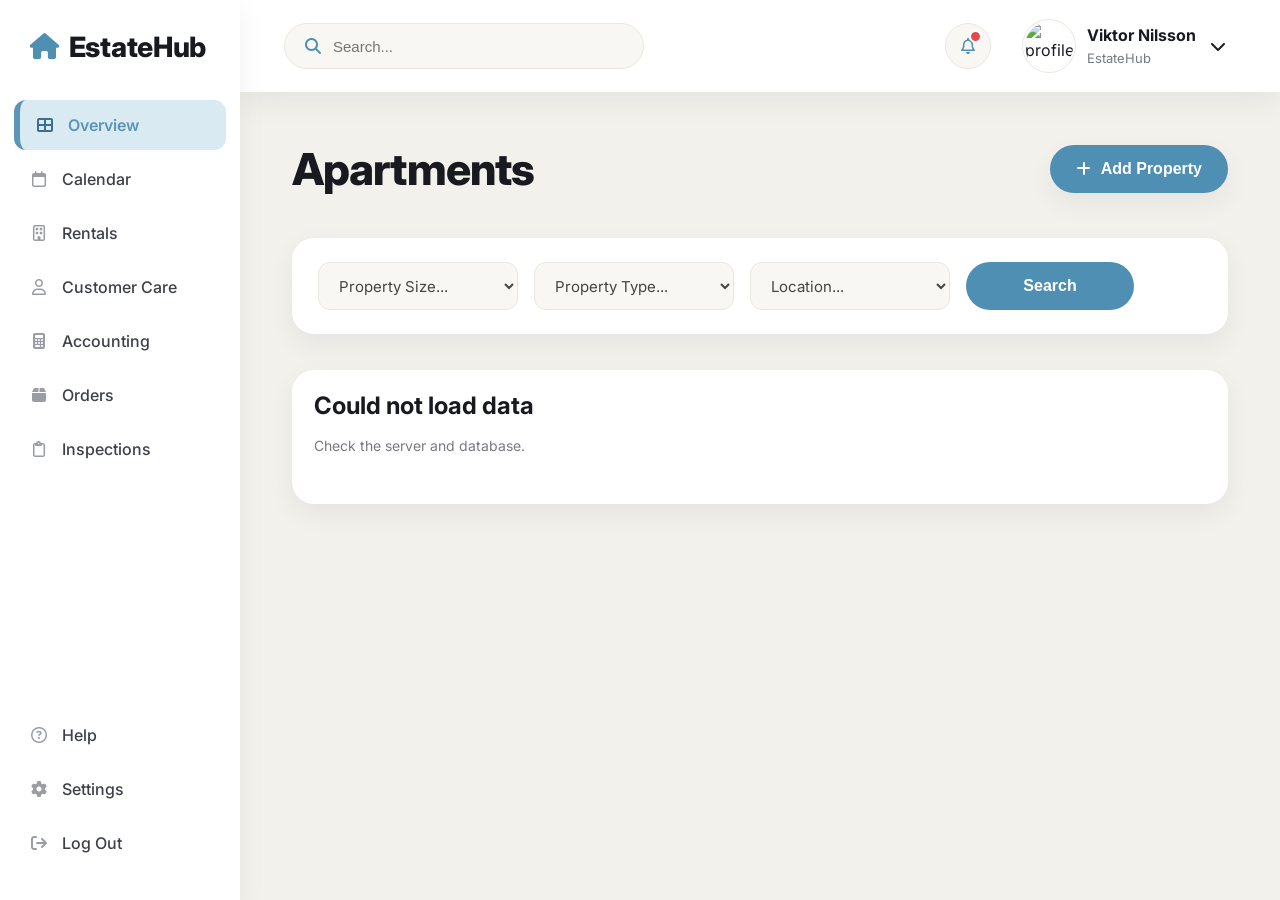
==== commit ad789e3d: "Darkmode" ====
--- a/EstateHub-code/wwwroot/index.html
+++ b/EstateHub-code/wwwroot/index.html
@@ -34,6 +34,48 @@
             --shadow-card: 0 20px 46px rgba(20, 24, 32, 0.09);
         }
 
+        body.dark-mode {
+            --bg: #14161a;
+            --surface: #1e2126;
+            --surface-alt: #262a30;
+            --ink: #f2f1ee;
+            --muted: #9aa0a8;
+            --line: #33373d;
+            --accent: #5b9dc4;
+            --accent-dark: #86c0e0;
+            --accent-soft: #24333c;
+            --accent-tint: #1c2830;
+            --green: #7fae8f;
+            --green-soft: #223229;
+            --amber: #d9a15c;
+            --amber-soft: #332a1a;
+            --danger: #e5726a;
+            --shadow-soft: 0 10px 28px rgba(0, 0, 0, 0.35);
+            --shadow-card: 0 20px 46px rgba(0, 0, 0, 0.45);
+        }
+
+        body.dark-mode .card,
+        body.dark-mode .stats-card,
+        body.dark-mode .calendar-card,
+        body.dark-mode .inspection-card,
+        body.dark-mode .settings-box,
+        body.dark-mode .table-container,
+        body.dark-mode .sidebar,
+        body.dark-mode .topbar,
+        body.dark-mode .report-dialog,
+        body.dark-mode .login-form-inner input,
+        body.dark-mode input,
+        body.dark-mode select,
+        body.dark-mode textarea {
+            color: var(--ink);
+        }
+
+        body.dark-mode .card img,
+        body.dark-mode .profile-photo-preview,
+        body.dark-mode .apartment-modal-image {
+            filter: brightness(0.85);
+        }
+
         * {
             margin: 0;
             padding: 0;
@@ -362,6 +404,13 @@
             transition: border-color 0.2s ease;
         }
 
+        .table-container select,
+        .table-container input {
+            width: 100%;
+            min-width: 140px;
+            height: 42px;
+        }
+
         .filter-box select:focus,
         .filter-box input:focus,
         .form-box select:focus,
@@ -1046,7 +1095,8 @@
             background: var(--surface);
             border-radius: var(--radius-lg);
             box-shadow: var(--shadow-soft);
-            overflow: hidden;
+            overflow-x: auto;
+            overflow-y: hidden;
         }
 
         table {
@@ -1440,6 +1490,55 @@
             margin-bottom: 6px;
         }
 
+        .help-icon-badge {
+            width: 42px;
+            height: 42px;
+            display: grid;
+            place-items: center;
+            border-radius: 50%;
+            background: var(--surface-alt);
+            color: var(--accent-dark);
+            flex-shrink: 0;
+        }
+
+        .contact-form {
+            display: flex;
+            flex-direction: column;
+            gap: 18px;
+        }
+
+        .contact-form label {
+            display: flex;
+            flex-direction: column;
+            gap: 8px;
+            color: var(--muted);
+            font-size: 13px;
+            font-weight: 700;
+        }
+
+        .contact-form input,
+        .contact-form textarea {
+            width: 100%;
+            border: 1px solid var(--line);
+            border-radius: var(--radius-sm);
+            padding: 12px 14px;
+            font: inherit;
+            background: var(--surface-alt);
+            color: #444;
+            transition: border-color 0.2s ease;
+        }
+
+        .contact-form input:focus,
+        .contact-form textarea:focus {
+            border-color: var(--accent);
+            outline: none;
+        }
+
+        .contact-form textarea {
+            resize: vertical;
+            min-height: 130px;
+        }
+
         .apartment-eyebrow {
             margin: 0 0 6px;
             color: var(--accent-dark);
@@ -1539,11 +1638,286 @@
                 grid-template-columns: 1fr;
             }
         }
+
+        .login-screen {
+            position: fixed;
+            inset: 0;
+            z-index: 50;
+            display: grid;
+            grid-template-columns: 1.1fr 1fr;
+            background: var(--surface);
+        }
+
+        .login-screen[hidden] {
+            display: none;
+        }
+
+        .login-visual {
+            position: relative;
+            overflow: hidden;
+        }
+
+        .login-visual img {
+            width: 100%;
+            height: 100%;
+            object-fit: cover;
+        }
+
+        .login-visual-overlay {
+            position: absolute;
+            inset: 0;
+            background: linear-gradient(to top, rgba(10, 15, 20, 0.75), rgba(10, 15, 20, 0.05) 55%);
+        }
+
+        .login-logo {
+            position: absolute;
+            top: 28px;
+            left: 32px;
+            z-index: 2;
+            display: flex;
+            align-items: center;
+            gap: 10px;
+            padding: 8px 18px;
+            border-radius: 999px;
+            background: rgba(255, 255, 255, 0.92);
+            color: var(--ink);
+            text-decoration: none;
+            font-size: 20px;
+            font-weight: 800;
+        }
+
+        .login-logo i {
+            color: var(--accent);
+        }
+
+        .login-visual-text {
+            position: absolute;
+            left: 36px;
+            right: 36px;
+            bottom: 36px;
+            z-index: 2;
+            color: #fff;
+        }
+
+        .login-visual-text h2 {
+            font-size: 30px;
+            font-weight: 800;
+            margin-bottom: 10px;
+            max-width: 420px;
+        }
+
+        .login-visual-text p {
+            font-size: 15px;
+            color: rgba(255, 255, 255, 0.85);
+            max-width: 380px;
+            margin-bottom: 18px;
+        }
+
+        .login-dots {
+            display: flex;
+            gap: 8px;
+        }
+
+        .login-dots span {
+            width: 8px;
+            height: 8px;
+            border-radius: 50%;
+            background: rgba(255, 255, 255, 0.45);
+        }
+
+        .login-dots span.active {
+            width: 22px;
+            border-radius: 999px;
+            background: #fff;
+        }
+
+        .login-form-panel {
+            display: flex;
+            align-items: center;
+            justify-content: center;
+            padding: 40px;
+        }
+
+        .login-form-inner {
+            width: 100%;
+            max-width: 380px;
+        }
+
+        .login-form-inner h1 {
+            font-size: 28px;
+            font-weight: 800;
+            margin-bottom: 6px;
+        }
+
+        .login-form-inner .muted-text {
+            margin-bottom: 32px;
+        }
+
+        .login-form-inner form {
+            display: flex;
+            flex-direction: column;
+            gap: 20px;
+        }
+
+        .login-form-inner label {
+            display: flex;
+            flex-direction: column;
+            gap: 8px;
+            color: var(--muted);
+            font-size: 13px;
+            font-weight: 700;
+        }
+
+        .login-form-inner input[type="email"],
+        .login-form-inner input[type="password"],
+        .login-form-inner input[type="text"] {
+            width: 100%;
+            height: 48px;
+            border: 1px solid var(--line);
+            border-radius: var(--radius-sm);
+            padding: 0 16px;
+            font: inherit;
+            background: var(--surface-alt);
+            color: #444;
+            transition: border-color 0.2s ease;
+        }
+
+        .login-form-inner input:focus {
+            outline: none;
+            border-color: var(--accent);
+        }
+
+        .login-password-field {
+            position: relative;
+        }
+
+        .login-password-field input {
+            padding-right: 46px !important;
+        }
+
+        .login-password-field button {
+            position: absolute;
+            top: 50%;
+            right: 12px;
+            transform: translateY(-50%);
+            background: none;
+            border: none;
+            color: var(--muted);
+            cursor: pointer;
+            padding: 4px;
+        }
+
+        .login-row {
+            display: flex;
+            align-items: center;
+            justify-content: space-between;
+            font-size: 13px;
+        }
+
+        .login-remember {
+            display: flex !important;
+            flex-direction: row !important;
+            align-items: center;
+            gap: 8px;
+            color: var(--ink) !important;
+            font-weight: 600 !important;
+        }
+
+        .login-remember input {
+            width: auto;
+        }
+
+        .login-forgot {
+            color: var(--accent-dark);
+            text-decoration: none;
+            font-weight: 600;
+        }
+
+        .login-submit {
+            width: 100%;
+            height: 50px;
+            border: none;
+            border-radius: var(--radius-sm);
+            background: var(--ink);
+            color: #fff;
+            font-size: 16px;
+            font-weight: 700;
+            cursor: pointer;
+            transition: background 0.2s ease;
+        }
+
+        .login-submit:hover {
+            background: #000;
+        }
+
+        @media (max-width: 900px) {
+            .login-screen {
+                grid-template-columns: 1fr;
+            }
+
+            .login-visual {
+                display: none;
+            }
+
+            .login-form-panel {
+                padding: 24px;
+            }
+        }
     </style>
 </head>
 
 <body>
-    <div class="container">
+    <div id="loginScreen" class="login-screen" hidden>
+        <div class="login-visual">
+            <a class="login-logo" href="index.html">
+                <i class="fa-solid fa-house"></i>
+                <span>EstateHub</span>
+            </a>
+            <img src="https://images.unsplash.com/photo-1583847268964-b28dc8f51f92?q=80&w=1600" alt="Bright living room with furniture and a large window">
+            <div class="login-visual-overlay"></div>
+            <div class="login-visual-text">
+                <h2>Manage every property with ease</h2>
+                <p>Track tenants, rent, and maintenance in just a few clicks.</p>
+                <div class="login-dots">
+                    <span class="active"></span>
+                    <span></span>
+                    <span></span>
+                </div>
+            </div>
+        </div>
+
+        <div class="login-form-panel">
+            <div class="login-form-inner">
+                <h1>Welcome Back to EstateHub!</h1>
+                <p class="muted-text">Sign in to your account</p>
+
+                <form id="loginForm">
+                    <label>Your Email <input id="loginEmail" type="email" required></label>
+                    <label>Password
+                        <div class="login-password-field">
+                            <input id="loginPassword" type="password" required>
+                            <button type="button" id="toggleLoginPasswordButton" aria-label="Show password">
+                                <i class="fa-regular fa-eye"></i>
+                            </button>
+                        </div>
+                    </label>
+
+                    <div class="login-row">
+                        <label class="login-remember">
+                            <input id="loginRemember" type="checkbox" checked>
+                            Remember Me
+                        </label>
+                        <a href="#" id="forgotPasswordLink" class="login-forgot">Forgot Password?</a>
+                    </div>
+
+                    <button class="login-submit" type="submit">Login</button>
+                    <div id="loginMessage" class="message" role="status"></div>
+                </form>
+            </div>
+        </div>
+    </div>
+
+    <div id="appContainer" class="container">
         <aside class="sidebar">
             <div class="sidebar-top">
                 <a class="logo" href="index.html" style="text-decoration:none;">
@@ -1585,7 +1959,7 @@
 
             <div class="sidebar-bottom">
                 <nav class="menu">
-                    <a href="#">
+                    <a href="#" class="menu-link" data-page="help-page">
                         <i class="fa-regular fa-circle-question"></i>
                         <span>Help</span>
                     </a>
@@ -1593,7 +1967,7 @@
                         <i class="fa-solid fa-gear"></i>
                         <span>Settings</span>
                     </a>
-                    <a href="#">
+                    <a href="#" id="logoutLink">
                         <i class="fa-solid fa-arrow-right-from-bracket"></i>
                         <span>Log Out</span>
                     </a>
@@ -1989,19 +2363,79 @@
                         <button id="saveSettingsButton" class="save-btn">Save Settings</button>
                     </div>
                 </section>
+
+                <section id="help-page" class="page">
+                    <div class="content-header"><h1>Help</h1></div>
+
+                    <div class="calendar-grid" style="align-items:start;">
+                        <div>
+                            <h1 style="font-size:38px; line-height:1.1; margin-bottom:16px;">Talk to our support team</h1>
+                            <p class="muted-text" style="font-size:15px; line-height:1.6; margin-bottom:32px;">Feel free to reach out for help with your account, a property issue, or any questions you may have about EstateHub.</p>
+
+                            <div style="display:flex; flex-direction:column; gap:20px;">
+                                <div style="display:flex; align-items:center; gap:14px;">
+                                    <span class="help-icon-badge"><i class="fa-regular fa-envelope"></i></span>
+                                    <span>support@estatehub.com</span>
+                                </div>
+                                <div style="display:flex; align-items:center; gap:14px;">
+                                    <span class="help-icon-badge"><i class="fa-solid fa-location-dot"></i></span>
+                                    <span>Storgatan 1, Stockholm, Sweden</span>
+                                </div>
+                                <div style="display:flex; align-items:center; gap:14px;">
+                                    <span class="help-icon-badge"><i class="fa-solid fa-phone"></i></span>
+                                    <span>+46 70 123 45 67</span>
+                                </div>
+                            </div>
+                        </div>
+
+                        <div class="calendar-card">
+                            <form id="supportForm" class="contact-form">
+                                <label>Full Name <input id="supportFullName" type="text" placeholder="Enter Your Full Name" required></label>
+                                <label>Email Address <input id="supportEmail" type="email" placeholder="Enter Your Email Address" required></label>
+                                <label>Phone Number <input id="supportPhone" type="tel" placeholder="Enter Your Phone Number"></label>
+                                <label>Message <textarea id="supportMessage" placeholder="Write Your Message Here" required></textarea></label>
+                                <button class="save-btn" type="submit" style="align-self:flex-start; width:auto; display:inline-flex; align-items:center; gap:12px; padding:0 28px;">
+                                    Send Message
+                                    <i class="fa-solid fa-arrow-right"></i>
+                                </button>
+                                <div id="supportMessageStatus" class="message" role="status"></div>
+                            </form>
+                        </div>
+                    </div>
+                </section>
             </section>
         </main>
     </div>
 
+    <div id="logoutConfirmModal" class="report-modal" aria-hidden="true">
+        <article class="report-dialog" role="dialog" aria-modal="true" aria-labelledby="logoutConfirmTitle" style="width:min(420px, 100%);">
+            <div class="report-header" style="margin-bottom:12px;">
+                <div>
+                    <h2 id="logoutConfirmTitle">Log out?</h2>
+                </div>
+            </div>
+            <p class="muted-text" style="margin-bottom:24px;">Are you sure you want to log out of EstateHub?</p>
+            <div style="display:flex; gap:10px;">
+                <button id="confirmLogoutButton" class="row-btn delete" type="button" style="padding:12px 22px; font-size:15px;">Log Out</button>
+                <button id="cancelLogoutButton" class="row-btn edit" type="button" style="padding:12px 22px; font-size:15px;">Cancel</button>
+            </div>
+        </article>
+    </div>
+
     <div id="reportModal" class="report-modal" aria-hidden="true">
-        <article class="report-dialog" role="dialog" aria-modal="true" aria-labelledby="reportTitle">
+        <article class="report-dialog" role="dialog" aria-modal="true" aria-labelledby="reportTitle" style="width:min(1200px, 95vw);">
             <div class="report-header">
                 <div>
+                    <p class="apartment-eyebrow">Apartment Inspection Report</p>
                     <h2 id="reportTitle">Inspection Report</h2>
                     <p id="reportSubtitle" class="location">Apartment report details</p>
                 </div>
                 <div class="report-actions">
-                    <button id="printReportButton" class="primary-action" type="button">
+                    <button id="saveReportButton" class="primary-action" type="button">
+                        <i class="fa-solid fa-floppy-disk"></i>
+                        Save Report
+                    </button>
+                    <button id="printReportButton" type="button">
                         <i class="fa-solid fa-print"></i>
                         Print
                     </button>
@@ -2011,7 +2445,81 @@
                     </button>
                 </div>
             </div>
-            <div id="reportBody"></div>
+
+            <div id="reportMessage" class="message" role="status"></div>
+
+            <div class="form-grid" style="grid-template-columns: repeat(2, minmax(0, 1fr)); margin-bottom:8px;">
+                <label style="grid-column: span 2;">Property Address <input id="reportPropertyAddress" type="text"></label>
+                <label>Inspection Type
+                    <select id="reportInspectionType">
+                        <option value="Move-in">Move-in</option>
+                        <option value="Move-out">Move-out</option>
+                        <option value="Pre-purchase">Pre-purchase</option>
+                    </select>
+                </label>
+                <label>Inspection Date <input id="reportInspectionDate" type="date"></label>
+                <label>Inspector <input id="reportInspectorName" type="text"></label>
+                <label>Present During Inspection <input id="reportPresent" type="text" placeholder="Landlord / Tenant / Agent names"></label>
+                <label>Weather Conditions <input id="reportWeather" type="text" placeholder="e.g. Clear, 22°C"></label>
+                <label>Overall Condition
+                    <select id="reportOverallCondition">
+                        <option value="Good">Good</option>
+                        <option value="Fair">Fair</option>
+                        <option value="Poor">Poor</option>
+                    </select>
+                </label>
+            </div>
+
+            <h3 style="font-size:16px; margin-bottom:10px;">1. Summary</h3>
+            <label>Brief overview
+                <textarea id="reportSummary" rows="3" style="width:100%; border:1px solid var(--line); border-radius:var(--radius-sm); padding:12px 14px; font:inherit; background:var(--surface-alt); resize:vertical;"></textarea>
+            </label>
+
+            <div class="profile-divider"></div>
+
+            <h3 style="font-size:16px; margin-bottom:14px;">2. Room-by-Room Inspection</h3>
+            <div id="roomItemsContainer"></div>
+            <button type="button" id="addRoomItemButton" class="row-btn edit">+ Add Item</button>
+
+            <div class="profile-divider"></div>
+
+            <h3 style="font-size:16px; margin-bottom:14px;">3. Utilities and Systems</h3>
+            <div id="utilitiesContainer"></div>
+            <button type="button" id="addUtilityButton" class="row-btn edit">+ Add System</button>
+
+            <div class="profile-divider"></div>
+
+            <h3 style="font-size:16px; margin-bottom:14px;">4. Meter Readings</h3>
+            <div id="meterReadingsContainer"></div>
+            <button type="button" id="addMeterButton" class="row-btn edit">+ Add Meter</button>
+
+            <div class="profile-divider"></div>
+
+            <h3 style="font-size:16px; margin-bottom:14px;">5. Included Items / Fixtures</h3>
+            <div id="includedItemsContainer"></div>
+            <button type="button" id="addIncludedItemButton" class="row-btn edit">+ Add Item</button>
+
+            <div class="profile-divider"></div>
+
+            <h3 style="font-size:16px; margin-bottom:14px;">6. Issues Requiring Follow-Up</h3>
+            <div id="issuesContainer"></div>
+            <button type="button" id="addIssueButton" class="row-btn edit">+ Add Issue</button>
+
+            <div class="profile-divider"></div>
+
+            <h3 style="font-size:16px; margin-bottom:14px;">7. Photo Documentation</h3>
+            <div id="photosContainer"></div>
+            <button type="button" id="addPhotoButton" class="row-btn edit">+ Add Photo</button>
+
+            <div class="profile-divider"></div>
+
+            <h3 style="font-size:16px; margin-bottom:14px;">8. Signatures</h3>
+            <div class="form-grid" style="grid-template-columns: repeat(2, minmax(0, 1fr));">
+                <label>Tenant / Buyer Name <input id="reportTenantSignatureName" type="text"></label>
+                <label>Date <input id="reportTenantSignatureDate" type="date"></label>
+                <label>Landlord / Agent Name <input id="reportLandlordSignatureName" type="text"></label>
+                <label>Date <input id="reportLandlordSignatureDate" type="date"></label>
+            </div>
         </article>
     </div>
 
@@ -2253,9 +2761,34 @@
         const reportModal = document.getElementById('reportModal');
         const reportTitle = document.getElementById('reportTitle');
         const reportSubtitle = document.getElementById('reportSubtitle');
-        const reportBody = document.getElementById('reportBody');
         const closeReportButton = document.getElementById('closeReportButton');
         const printReportButton = document.getElementById('printReportButton');
+        const saveReportButton = document.getElementById('saveReportButton');
+        const reportMessage = document.getElementById('reportMessage');
+        const reportPropertyAddress = document.getElementById('reportPropertyAddress');
+        const reportInspectionType = document.getElementById('reportInspectionType');
+        const reportInspectionDate = document.getElementById('reportInspectionDate');
+        const reportInspectorName = document.getElementById('reportInspectorName');
+        const reportPresent = document.getElementById('reportPresent');
+        const reportWeather = document.getElementById('reportWeather');
+        const reportOverallCondition = document.getElementById('reportOverallCondition');
+        const reportSummary = document.getElementById('reportSummary');
+        const roomItemsContainer = document.getElementById('roomItemsContainer');
+        const addRoomItemButton = document.getElementById('addRoomItemButton');
+        const utilitiesContainer = document.getElementById('utilitiesContainer');
+        const addUtilityButton = document.getElementById('addUtilityButton');
+        const meterReadingsContainer = document.getElementById('meterReadingsContainer');
+        const addMeterButton = document.getElementById('addMeterButton');
+        const includedItemsContainer = document.getElementById('includedItemsContainer');
+        const addIncludedItemButton = document.getElementById('addIncludedItemButton');
+        const issuesContainer = document.getElementById('issuesContainer');
+        const addIssueButton = document.getElementById('addIssueButton');
+        const photosContainer = document.getElementById('photosContainer');
+        const addPhotoButton = document.getElementById('addPhotoButton');
+        const reportTenantSignatureName = document.getElementById('reportTenantSignatureName');
+        const reportTenantSignatureDate = document.getElementById('reportTenantSignatureDate');
+        const reportLandlordSignatureName = document.getElementById('reportLandlordSignatureName');
+        const reportLandlordSignatureDate = document.getElementById('reportLandlordSignatureDate');
         const darkModeSetting = document.getElementById('darkModeSetting');
         const emailNotificationsSetting = document.getElementById('emailNotificationsSetting');
         const autoSaveReportsSetting = document.getElementById('autoSaveReportsSetting');
@@ -2276,6 +2809,20 @@
         const customerMessage = document.getElementById('customerMessage');
         const customerSearch = document.getElementById('customerSearch');
         const customerRows = document.getElementById('customerRows');
+        const loginScreen = document.getElementById('loginScreen');
+        const appContainer = document.getElementById('appContainer');
+        const logoutLink = document.getElementById('logoutLink');
+        const logoutConfirmModal = document.getElementById('logoutConfirmModal');
+        const confirmLogoutButton = document.getElementById('confirmLogoutButton');
+        const cancelLogoutButton = document.getElementById('cancelLogoutButton');
+        const loginForm = document.getElementById('loginForm');
+        const loginEmail = document.getElementById('loginEmail');
+        const loginPassword = document.getElementById('loginPassword');
+        const toggleLoginPasswordButton = document.getElementById('toggleLoginPasswordButton');
+        const loginMessage = document.getElementById('loginMessage');
+        const forgotPasswordLink = document.getElementById('forgotPasswordLink');
+        const supportForm = document.getElementById('supportForm');
+        const supportMessageStatus = document.getElementById('supportMessageStatus');
         const customerSortableHeaders = document.querySelectorAll('#customer-page th.sortable');
 
         const revenueChartCanvas = document.getElementById('revenueChart');
@@ -2288,7 +2835,6 @@
         let inspectionsData = [];
         let customersData = [];
         let ordersData = [];
-        let activeReport = null;
         let calendarView = 'week';
         let calendarDate = new Date();
         let rentalsStatusFilter = '';
@@ -2297,6 +2843,8 @@
         let statusChart = null;
         let propertyRevenueChart = null;
         let ordersSort = { field: null, direction: 'asc' };
+        let currentReport = null;
+        let currentInspectionId = null;
 
         menuLinks.forEach((link) => {
             link.addEventListener('click', (event) => {
@@ -2917,35 +3465,287 @@
             renderInspections();
         }
 
-        function reportMarkup(inspection) {
-            return `
-                <div class="report-detail-grid">
-                    <div class="report-detail"><span>Apartment</span>${escapeHtml(inspection.apartmentNumber)}</div>
-                    <div class="report-detail"><span>Date</span>${formatDate(inspection.inspectionDate)}</div>
-                    <div class="report-detail"><span>Inspector</span>${escapeHtml(inspection.inspector)}</div>
-                    <div class="report-detail"><span>Status</span>${escapeHtml(inspection.status)}</div>
+        const CONDITION_OPTIONS = ['Good', 'Fair', 'Needs repair', 'Poor', 'None found'];
+        const ROOM_OPTIONS = ['Entrance / Hallway', 'Living Room', 'Kitchen', 'Bedroom', 'Bathroom', 'Other'];
+        const PRIORITY_OPTIONS = ['Low', 'Medium', 'High'];
+
+        function setReportMessage(text, type = 'info') {
+            reportMessage.textContent = text;
+            reportMessage.className = `message ${type}`;
+        }
+
+        function clearReportMessage() {
+            reportMessage.textContent = '';
+            reportMessage.className = 'message';
+        }
+
+        function toDateInputValue(value) {
+            if (!value) return '';
+            const date = new Date(value);
+            if (Number.isNaN(date.getTime())) return '';
+            const pad = (n) => String(n).padStart(2, '0');
+            return `${date.getFullYear()}-${pad(date.getMonth() + 1)}-${pad(date.getDate())}`;
+        }
+
+        function renderEditableTable(container, rows, columns, addPlaceholderText) {
+            if (rows.length === 0) {
+                container.innerHTML = `<p class="muted-text" style="margin-bottom:14px;">${addPlaceholderText}</p>`;
+                return;
+            }
+
+            container.innerHTML = `
+                <div class="table-container" style="margin-bottom:14px;">
+                    <table>
+                        <thead>
+                            <tr>${columns.map((col) => `<th>${col.label}</th>`).join('')}<th></th></tr>
+                        </thead>
+                        <tbody>
+                            ${rows.map((row, index) => `
+                                <tr data-row-index="${index}">
+                                    ${columns.map((col) => `
+                                        <td>
+                                            ${col.type === 'select'
+                                                ? `<select data-field="${col.key}">${col.options.map((opt) => `<option value="${opt}" ${row[col.key] === opt ? 'selected' : ''}>${opt}</option>`).join('')}</select>`
+                                                : `<input data-field="${col.key}" type="text" value="${escapeHtml(row[col.key] || '')}" placeholder="${col.placeholder || ''}">`
+                                            }
+                                        </td>
+                                    `).join('')}
+                                    <td><button type="button" class="row-btn delete" data-remove-row>Remove</button></td>
+                                </tr>
+                            `).join('')}
+                        </tbody>
+                    </table>
                 </div>
-                <h3 style="margin-bottom:12px;">Report Notes</h3>
-                <div class="report-notes">${escapeHtml(inspection.notes || 'No notes added for this report.')}</div>
             `;
         }
 
-        function openReport(inspectionId) {
+        function renderRoomItems() {
+            renderEditableTable(roomItemsContainer, currentReport.roomItems, [
+                { key: 'room', label: 'Room', type: 'select', options: ROOM_OPTIONS },
+                { key: 'item', label: 'Item', placeholder: 'e.g. Floor' },
+                { key: 'condition', label: 'Condition', type: 'select', options: CONDITION_OPTIONS },
+                { key: 'notes', label: 'Notes' }
+            ], 'No room items added yet.');
+        }
+
+        function renderUtilities() {
+            renderEditableTable(utilitiesContainer, currentReport.utilities, [
+                { key: 'system', label: 'System', placeholder: 'e.g. Water heater' },
+                { key: 'condition', label: 'Condition', type: 'select', options: CONDITION_OPTIONS },
+                { key: 'notes', label: 'Notes' }
+            ], 'No utilities added yet.');
+        }
+
+        function renderMeterReadings() {
+            renderEditableTable(meterReadingsContainer, currentReport.meterReadings, [
+                { key: 'meter', label: 'Meter', placeholder: 'e.g. Electricity' },
+                { key: 'reading', label: 'Reading', placeholder: 'e.g. 45,231 kWh' },
+                { key: 'readingDate', label: 'Date/Time', placeholder: 'YYYY-MM-DD, HH:MM' }
+            ], 'No meter readings added yet.');
+        }
+
+        function renderIssues() {
+            renderEditableTable(issuesContainer, currentReport.issues, [
+                { key: 'issue', label: 'Issue', placeholder: 'e.g. Dripping faucet' },
+                { key: 'location', label: 'Location', placeholder: 'e.g. Kitchen sink' },
+                { key: 'priority', label: 'Priority', type: 'select', options: PRIORITY_OPTIONS },
+                { key: 'photoRef', label: 'Photo Ref.', placeholder: 'e.g. IMG_001' }
+            ], 'No follow-up issues logged.');
+        }
+
+        function renderPhotos() {
+            renderEditableTable(photosContainer, currentReport.photos, [
+                { key: 'label', label: 'Label', placeholder: 'e.g. IMG_001' },
+                { key: 'description', label: 'Description', placeholder: 'e.g. Kitchen faucet, close-up of drip' }
+            ], 'No photos referenced yet.');
+        }
+
+        function renderIncludedItems() {
+            if (currentReport.includedItems.length === 0) {
+                includedItemsContainer.innerHTML = '<p class="muted-text" style="margin-bottom:14px;">No items listed yet.</p>';
+                return;
+            }
+
+            includedItemsContainer.innerHTML = currentReport.includedItems.map((value, index) => `
+                <div style="display:flex; gap:10px; margin-bottom:10px;" data-row-index="${index}">
+                    <input data-field="value" type="text" value="${escapeHtml(value)}" style="flex:1;" placeholder="e.g. Refrigerator">
+                    <button type="button" class="row-btn delete" data-remove-row>Remove</button>
+                </div>
+            `).join('');
+        }
+
+        function renderAllReportSections() {
+            renderRoomItems();
+            renderUtilities();
+            renderMeterReadings();
+            renderIssues();
+            renderPhotos();
+            renderIncludedItems();
+        }
+
+        function populateReportForm(report) {
+            reportPropertyAddress.value = report.propertyAddress || '';
+            reportInspectionType.value = report.inspectionType || 'Move-in';
+            reportInspectionDate.value = toDateInputValue(report.inspectionDate);
+            reportInspectorName.value = report.inspectorName || '';
+            reportPresent.value = report.presentDuringInspection || '';
+            reportWeather.value = report.weatherConditions || '';
+            reportOverallCondition.value = report.overallCondition || 'Good';
+            reportSummary.value = report.summary || '';
+            reportTenantSignatureName.value = report.tenantSignatureName || '';
+            reportTenantSignatureDate.value = toDateInputValue(report.tenantSignatureDate);
+            reportLandlordSignatureName.value = report.landlordSignatureName || '';
+            reportLandlordSignatureDate.value = toDateInputValue(report.landlordSignatureDate);
+
+            renderAllReportSections();
+        }
+
+        function collectReportFromForm() {
+            return {
+                propertyAddress: reportPropertyAddress.value.trim(),
+                inspectionType: reportInspectionType.value,
+                inspectionDate: reportInspectionDate.value,
+                inspectorName: reportInspectorName.value.trim(),
+                presentDuringInspection: reportPresent.value.trim(),
+                weatherConditions: reportWeather.value.trim(),
+                overallCondition: reportOverallCondition.value,
+                summary: reportSummary.value.trim(),
+                roomItems: currentReport.roomItems,
+                utilities: currentReport.utilities,
+                meterReadings: currentReport.meterReadings,
+                includedItems: currentReport.includedItems,
+                issues: currentReport.issues,
+                photos: currentReport.photos,
+                tenantSignatureName: reportTenantSignatureName.value.trim(),
+                tenantSignatureDate: reportTenantSignatureDate.value,
+                landlordSignatureName: reportLandlordSignatureName.value.trim(),
+                landlordSignatureDate: reportLandlordSignatureDate.value
+            };
+        }
+
+        async function openReport(inspectionId) {
             const inspection = inspectionsData.find((item) => String(item.inspectionId) === String(inspectionId));
             if (!inspection) return;
 
-            activeReport = inspection;
+            currentInspectionId = inspectionId;
+            clearReportMessage();
             reportTitle.textContent = `Inspection Report - Apartment ${inspection.apartmentNumber}`;
             reportSubtitle.textContent = `${formatDate(inspection.inspectionDate)} • ${inspection.inspector}`;
-            reportBody.innerHTML = reportMarkup(inspection);
+
             reportModal.classList.add('open');
             reportModal.setAttribute('aria-hidden', 'false');
+
+            try {
+                currentReport = await requestJson(`/api/dashboard/inspections/${inspectionId}/report`);
+                populateReportForm(currentReport);
+            } catch (error) {
+                console.error(error);
+                setReportMessage('Could not load this report.', 'error');
+            }
         }
 
         function closeReport() {
             reportModal.classList.remove('open');
             reportModal.setAttribute('aria-hidden', 'true');
         }
+
+        addRoomItemButton.addEventListener('click', () => {
+            currentReport.roomItems.push({ room: ROOM_OPTIONS[0], item: '', condition: 'Good', notes: '' });
+            renderRoomItems();
+        });
+
+        addUtilityButton.addEventListener('click', () => {
+            currentReport.utilities.push({ system: '', condition: 'Good', notes: '' });
+            renderUtilities();
+        });
+
+        addMeterButton.addEventListener('click', () => {
+            currentReport.meterReadings.push({ meter: '', reading: '', readingDate: '' });
+            renderMeterReadings();
+        });
+
+        addIssueButton.addEventListener('click', () => {
+            currentReport.issues.push({ issue: '', location: '', priority: 'Medium', photoRef: '' });
+            renderIssues();
+        });
+
+        addPhotoButton.addEventListener('click', () => {
+            currentReport.photos.push({ label: '', description: '' });
+            renderPhotos();
+        });
+
+        addIncludedItemButton.addEventListener('click', () => {
+            currentReport.includedItems.push('');
+            renderIncludedItems();
+        });
+
+        includedItemsContainer.addEventListener('input', (event) => {
+            if (event.target.dataset.field !== 'value') return;
+            const index = Number(event.target.closest('[data-row-index]').dataset.rowIndex);
+            currentReport.includedItems[index] = event.target.value;
+        });
+
+        includedItemsContainer.addEventListener('click', (event) => {
+            if (!event.target.closest('[data-remove-row]')) return;
+            const index = Number(event.target.closest('[data-row-index]').dataset.rowIndex);
+            currentReport.includedItems.splice(index, 1);
+            renderIncludedItems();
+        });
+
+        [roomItemsContainer, utilitiesContainer, meterReadingsContainer, issuesContainer, photosContainer].forEach((container) => {
+            container.addEventListener('input', (event) => {
+                const field = event.target.dataset.field;
+                if (!field) return;
+                const rowIndex = Number(event.target.closest('[data-row-index]').dataset.rowIndex);
+                const rows = container === roomItemsContainer ? currentReport.roomItems
+                    : container === utilitiesContainer ? currentReport.utilities
+                    : container === meterReadingsContainer ? currentReport.meterReadings
+                    : container === issuesContainer ? currentReport.issues
+                    : currentReport.photos;
+                rows[rowIndex][field] = event.target.value;
+            });
+
+            container.addEventListener('change', (event) => {
+                if (event.target.tagName !== 'SELECT') return;
+                const field = event.target.dataset.field;
+                if (!field) return;
+                const rowIndex = Number(event.target.closest('[data-row-index]').dataset.rowIndex);
+                const rows = container === roomItemsContainer ? currentReport.roomItems
+                    : container === utilitiesContainer ? currentReport.utilities
+                    : container === meterReadingsContainer ? currentReport.meterReadings
+                    : container === issuesContainer ? currentReport.issues
+                    : currentReport.photos;
+                rows[rowIndex][field] = event.target.value;
+            });
+
+            container.addEventListener('click', (event) => {
+                if (!event.target.closest('[data-remove-row]')) return;
+                const rowIndex = Number(event.target.closest('[data-row-index]').dataset.rowIndex);
+                if (container === roomItemsContainer) { currentReport.roomItems.splice(rowIndex, 1); renderRoomItems(); }
+                else if (container === utilitiesContainer) { currentReport.utilities.splice(rowIndex, 1); renderUtilities(); }
+                else if (container === meterReadingsContainer) { currentReport.meterReadings.splice(rowIndex, 1); renderMeterReadings(); }
+                else if (container === issuesContainer) { currentReport.issues.splice(rowIndex, 1); renderIssues(); }
+                else { currentReport.photos.splice(rowIndex, 1); renderPhotos(); }
+            });
+        });
+
+        saveReportButton.addEventListener('click', async () => {
+            if (!currentInspectionId) return;
+            clearReportMessage();
+
+            try {
+                const updated = await requestJson(`/api/dashboard/inspections/${currentInspectionId}/report`, {
+                    method: 'PUT',
+                    headers: { 'Content-Type': 'application/json' },
+                    body: JSON.stringify(collectReportFromForm())
+                });
+                currentReport = updated;
+                setReportMessage('Report saved.', 'info');
+            } catch (error) {
+                console.error(error);
+                setReportMessage('Could not save this report.', 'error');
+            }
+        });
 
         function setEventMessage(text, type = 'error') {
             eventMessage.textContent = text;
@@ -3128,38 +3928,106 @@
             apartmentModal.setAttribute('aria-hidden', 'true');
         }
 
+        function printSectionTable(title, rows, columns) {
+            if (rows.length === 0) return '';
+            return `
+                <h2>${title}</h2>
+                <table>
+                    <thead><tr>${columns.map((col) => `<th>${col.label}</th>`).join('')}</tr></thead>
+                    <tbody>
+                        ${rows.map((row) => `<tr>${columns.map((col) => `<td>${escapeHtml(row[col.key] || '-')}</td>`).join('')}</tr>`).join('')}
+                    </tbody>
+                </table>
+            `;
+        }
+
         function printReport() {
-            if (!activeReport) return;
-
+            if (!currentReport || !currentInspectionId) return;
+
+            const report = { ...currentReport, ...collectReportFromForm() };
             const printable = window.open('', '_blank', 'width=900,height=700');
             if (!printable) return;
+
+            const roomsByName = ROOM_OPTIONS
+                .map((room) => ({ room, items: report.roomItems.filter((item) => item.room === room) }))
+                .filter((group) => group.items.length > 0);
+
+            const roomTables = roomsByName.map((group) => printSectionTable(group.room, group.items, [
+                { key: 'item', label: 'Item' },
+                { key: 'condition', label: 'Condition' },
+                { key: 'notes', label: 'Notes' }
+            ])).join('');
 
             printable.document.write(`
                 <!DOCTYPE html>
                 <html>
                 <head>
-                    <title>Inspection Report ${escapeHtml(activeReport.apartmentNumber)}</title>
+                    <title>Inspection Report - ${escapeHtml(report.propertyAddress)}</title>
                     <style>
-                        body { font-family: Arial, sans-serif; padding: 32px; color: #111; }
-                        h1 { margin-bottom: 8px; }
-                        .muted { color: #666; margin-bottom: 28px; }
-                        .grid { display: grid; grid-template-columns: repeat(2, 1fr); gap: 14px; margin-bottom: 24px; }
-                        .box { border: 1px solid #ddd; border-radius: 10px; padding: 14px; }
-                        .label { display: block; color: #666; font-size: 12px; font-weight: 700; margin-bottom: 8px; }
-                        .notes { border-left: 5px solid #5b96b7; background: #edf5fa; padding: 18px; border-radius: 10px; line-height: 1.7; }
+                        body { font-family: Arial, sans-serif; padding: 36px; color: #111; line-height: 1.5; }
+                        h1 { margin-bottom: 4px; font-size: 26px; }
+                        h2 { margin: 28px 0 10px; font-size: 18px; border-bottom: 2px solid #4f8fb4; padding-bottom: 6px; }
+                        .muted { color: #666; margin-bottom: 6px; }
+                        .grid { display: grid; grid-template-columns: repeat(2, 1fr); gap: 10px; margin: 18px 0 24px; }
+                        .box { border: 1px solid #ddd; border-radius: 8px; padding: 12px; }
+                        .label { display: block; color: #666; font-size: 11px; font-weight: 700; text-transform: uppercase; margin-bottom: 6px; }
+                        .notes { border-left: 5px solid #4f8fb4; background: #f2f8fb; padding: 16px; border-radius: 8px; line-height: 1.7; margin-bottom: 10px; }
+                        table { width: 100%; border-collapse: collapse; margin-bottom: 10px; }
+                        th, td { border: 1px solid #ddd; padding: 8px 10px; text-align: left; font-size: 13px; }
+                        th { background: #f2f8fb; }
+                        ul { margin: 0; padding-left: 20px; }
+                        .signatures { display: grid; grid-template-columns: repeat(2, 1fr); gap: 40px; margin-top: 30px; }
+                        .sign-line { margin-top: 40px; border-top: 1px solid #111; padding-top: 6px; font-size: 13px; }
+                        @media print { body { padding: 0; } }
                     </style>
                 </head>
                 <body>
-                    <h1>Inspection Report - Apartment ${escapeHtml(activeReport.apartmentNumber)}</h1>
-                    <p class="muted">${formatDate(activeReport.inspectionDate)} • ${escapeHtml(activeReport.inspector)}</p>
-                    <div class="grid">
-                        <div class="box"><span class="label">Apartment</span>${escapeHtml(activeReport.apartmentNumber)}</div>
-                        <div class="box"><span class="label">Date</span>${formatDate(activeReport.inspectionDate)}</div>
-                        <div class="box"><span class="label">Inspector</span>${escapeHtml(activeReport.inspector)}</div>
-                        <div class="box"><span class="label">Status</span>${escapeHtml(activeReport.status)}</div>
+                    <h1>Apartment Inspection Report</h1>
+                    <p class="muted"><strong>Property Address:</strong> ${escapeHtml(report.propertyAddress)}</p>
+                    <p class="muted"><strong>Inspection Date:</strong> ${escapeHtml(report.inspectionDate)}</p>
+                    <p class="muted"><strong>Inspection Type:</strong> ${escapeHtml(report.inspectionType)}</p>
+                    <p class="muted"><strong>Inspector:</strong> ${escapeHtml(report.inspectorName)}</p>
+                    <p class="muted"><strong>Present During Inspection:</strong> ${escapeHtml(report.presentDuringInspection || '-')}</p>
+                    <p class="muted"><strong>Weather Conditions:</strong> ${escapeHtml(report.weatherConditions || '-')}</p>
+
+                    <h2>1. Summary</h2>
+                    <p><strong>Overall condition:</strong> ${escapeHtml(report.overallCondition)}</p>
+                    <div class="notes">${escapeHtml(report.summary || 'No summary provided.')}</div>
+
+                    <h2>2. Room-by-Room Inspection</h2>
+                    ${roomTables || '<p class="muted">No room items recorded.</p>'}
+
+                    ${printSectionTable('3. Utilities and Systems', report.utilities, [
+                        { key: 'system', label: 'System' },
+                        { key: 'condition', label: 'Condition' },
+                        { key: 'notes', label: 'Notes' }
+                    ])}
+
+                    ${printSectionTable('4. Meter Readings', report.meterReadings, [
+                        { key: 'meter', label: 'Meter' },
+                        { key: 'reading', label: 'Reading' },
+                        { key: 'readingDate', label: 'Date/Time' }
+                    ])}
+
+                    <h2>5. Included Items / Fixtures</h2>
+                    ${report.includedItems.length ? `<ul>${report.includedItems.map((item) => `<li>${escapeHtml(item)}</li>`).join('')}</ul>` : '<p class="muted">No items listed.</p>'}
+
+                    ${printSectionTable('6. Issues Requiring Follow-Up', report.issues, [
+                        { key: 'issue', label: 'Issue' },
+                        { key: 'location', label: 'Location' },
+                        { key: 'priority', label: 'Priority' },
+                        { key: 'photoRef', label: 'Photo Ref.' }
+                    ])}
+
+                    <h2>7. Photo Documentation</h2>
+                    ${report.photos.length ? `<ul>${report.photos.map((photo) => `<li><strong>${escapeHtml(photo.label)}</strong> &ndash; ${escapeHtml(photo.description)}</li>`).join('')}</ul>` : '<p class="muted">No photos referenced.</p>'}
+
+                    <h2>8. Signatures</h2>
+                    <p class="muted">By signing below, all parties confirm the condition described in this report accurately reflects the state of the apartment on the date of inspection.</p>
+                    <div class="signatures">
+                        <div class="sign-line">Tenant/Buyer: ${escapeHtml(report.tenantSignatureName || '')} &nbsp; Date: ${escapeHtml(report.tenantSignatureDate || '')}</div>
+                        <div class="sign-line">Landlord/Agent: ${escapeHtml(report.landlordSignatureName || '')} &nbsp; Date: ${escapeHtml(report.landlordSignatureDate || '')}</div>
                     </div>
-                    <h2>Report Notes</h2>
-                    <div class="notes">${escapeHtml(activeReport.notes || 'No notes added for this report.')}</div>
                 </body>
                 </html>
             `);
@@ -3168,12 +4036,19 @@
             printable.print();
         }
 
+        function applyDarkMode(enabled) {
+            document.body.classList.toggle('dark-mode', !!enabled);
+        }
+
         async function loadSettings() {
             const settings = await requestJson('/api/dashboard/settings');
             darkModeSetting.checked = settings.darkMode;
             emailNotificationsSetting.checked = settings.emailNotifications;
             autoSaveReportsSetting.checked = settings.autoSaveReports;
-        }
+            applyDarkMode(settings.darkMode);
+        }
+
+        darkModeSetting.addEventListener('change', () => applyDarkMode(darkModeSetting.checked));
 
         async function loadSyncedDashboardData() {
             await Promise.all([
@@ -3774,6 +4649,119 @@
             }
         });
 
+        supportForm.addEventListener('submit', async (event) => {
+            event.preventDefault();
+            supportMessageStatus.textContent = '';
+            supportMessageStatus.className = 'message';
+
+            try {
+                await requestJson('/api/dashboard/support-messages', {
+                    method: 'POST',
+                    headers: { 'Content-Type': 'application/json' },
+                    body: JSON.stringify({
+                        fullName: document.getElementById('supportFullName').value.trim(),
+                        email: document.getElementById('supportEmail').value.trim(),
+                        phone: document.getElementById('supportPhone').value.trim(),
+                        message: document.getElementById('supportMessage').value.trim()
+                    })
+                });
+                supportForm.reset();
+                supportMessageStatus.textContent = "Message sent. Our support team will get back to you shortly.";
+                supportMessageStatus.className = 'message info';
+            } catch (error) {
+                console.error(error);
+                supportMessageStatus.textContent = 'Could not send your message. Please try again.';
+                supportMessageStatus.className = 'message error';
+            }
+        });
+
+        function openLogoutConfirm() {
+            logoutConfirmModal.classList.add('open');
+            logoutConfirmModal.setAttribute('aria-hidden', 'false');
+        }
+
+        function closeLogoutConfirm() {
+            logoutConfirmModal.classList.remove('open');
+            logoutConfirmModal.setAttribute('aria-hidden', 'true');
+        }
+
+        function showLoginScreen() {
+            appContainer.hidden = true;
+            loginScreen.hidden = false;
+            loginForm.reset();
+            loginPassword.type = 'password';
+            toggleLoginPasswordButton.innerHTML = '<i class="fa-regular fa-eye"></i>';
+            loginMessage.textContent = '';
+            loginMessage.className = 'message';
+            loginEmail.focus();
+        }
+
+        function hideLoginScreen() {
+            loginScreen.hidden = true;
+            appContainer.hidden = false;
+        }
+
+        logoutLink.addEventListener('click', (event) => {
+            event.preventDefault();
+            openLogoutConfirm();
+        });
+
+        cancelLogoutButton.addEventListener('click', closeLogoutConfirm);
+        logoutConfirmModal.addEventListener('click', (event) => {
+            if (event.target === logoutConfirmModal) {
+                closeLogoutConfirm();
+            }
+        });
+
+        confirmLogoutButton.addEventListener('click', () => {
+            closeLogoutConfirm();
+            showLoginScreen();
+        });
+
+        toggleLoginPasswordButton.addEventListener('click', () => {
+            const isPassword = loginPassword.type === 'password';
+            loginPassword.type = isPassword ? 'text' : 'password';
+            toggleLoginPasswordButton.innerHTML = isPassword
+                ? '<i class="fa-regular fa-eye-slash"></i>'
+                : '<i class="fa-regular fa-eye"></i>';
+        });
+
+        forgotPasswordLink.addEventListener('click', (event) => {
+            event.preventDefault();
+            loginMessage.textContent = 'Password reset isn\'t available in this demo. Please contact your system administrator to reset your password.';
+            loginMessage.className = 'message info';
+        });
+
+        loginForm.addEventListener('submit', async (event) => {
+            event.preventDefault();
+            loginMessage.textContent = '';
+            loginMessage.className = 'message';
+
+            try {
+                const response = await fetch('/api/dashboard/login', {
+                    method: 'POST',
+                    headers: { 'Content-Type': 'application/json' },
+                    body: JSON.stringify({
+                        email: loginEmail.value.trim(),
+                        password: loginPassword.value
+                    })
+                });
+
+                if (!response.ok) {
+                    const result = await response.json().catch(() => ({}));
+                    loginMessage.textContent = result.message || 'Incorrect email or password.';
+                    loginMessage.className = 'message error';
+                    return;
+                }
+
+                hideLoginScreen();
+            } catch (error) {
+                console.error(error);
+                loginMessage.textContent = 'Could not sign in right now. Please try again.';
+                loginMessage.className = 'message error';
+            }
+        });
+
         async function init() {
             try {
                 await Promise.all([loadProperties(), loadApartments(), loadSyncedDashboardData(), loadCustomers()]);
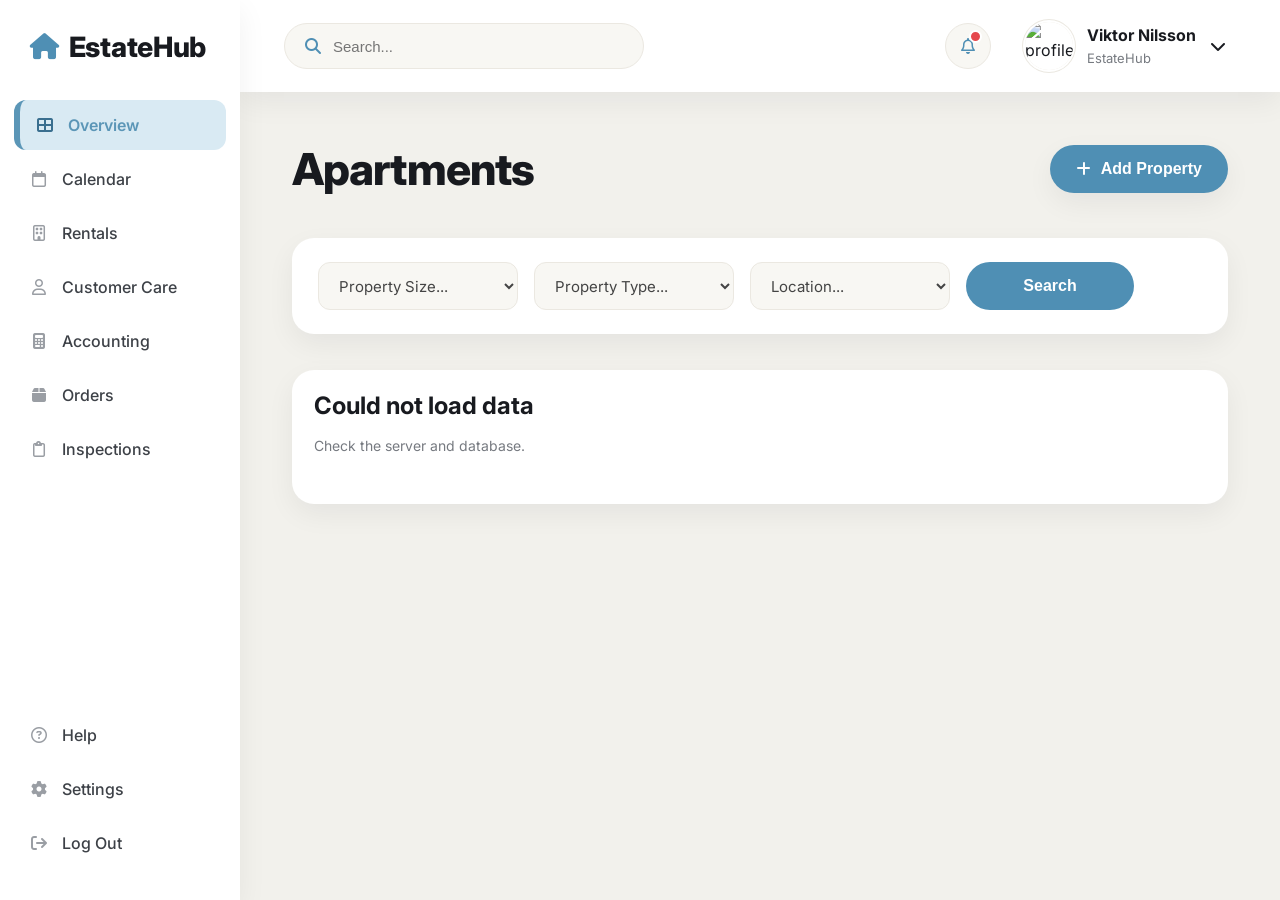
==== commit 19fda6e5: "Add favicon, meta description, and interactive API docs" ====
--- a/EstateHub-code/wwwroot/index.html
+++ b/EstateHub-code/wwwroot/index.html
@@ -4,6 +4,8 @@
     <meta charset="UTF-8">
     <meta name="viewport" content="width=device-width, initial-scale=1.0">
     <title>EstateHub Dashboard</title>
+    <meta name="description" content="EstateHub - a property management dashboard for landlords and property managers: apartments, tenants, rent, inspections, work orders, and accounting in one place.">
+    <link rel="icon" type="image/svg+xml" href="/favicon.svg">
 
     <link rel="preconnect" href="https://fonts.googleapis.com">
     <link href="https://fonts.googleapis.com/css2?family=Inter:wght@400;500;600;700;800&display=swap" rel="stylesheet">
